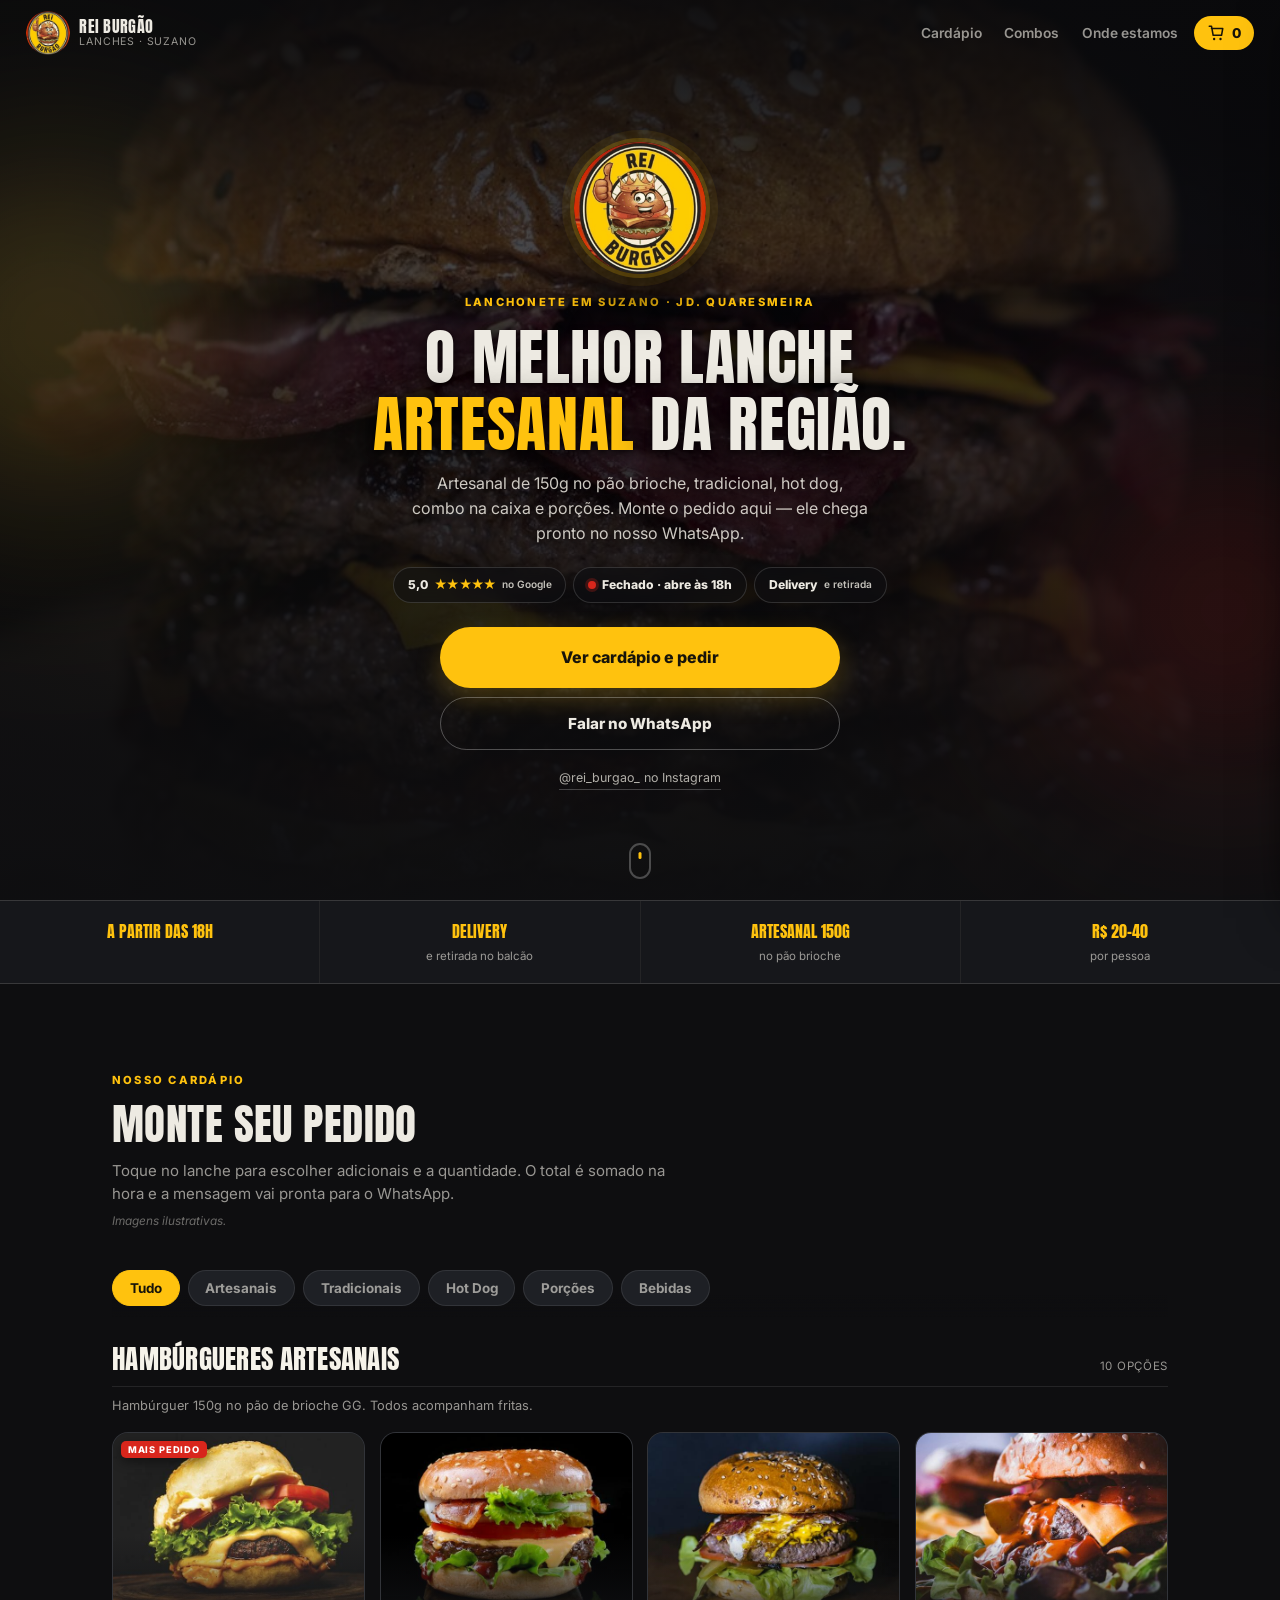
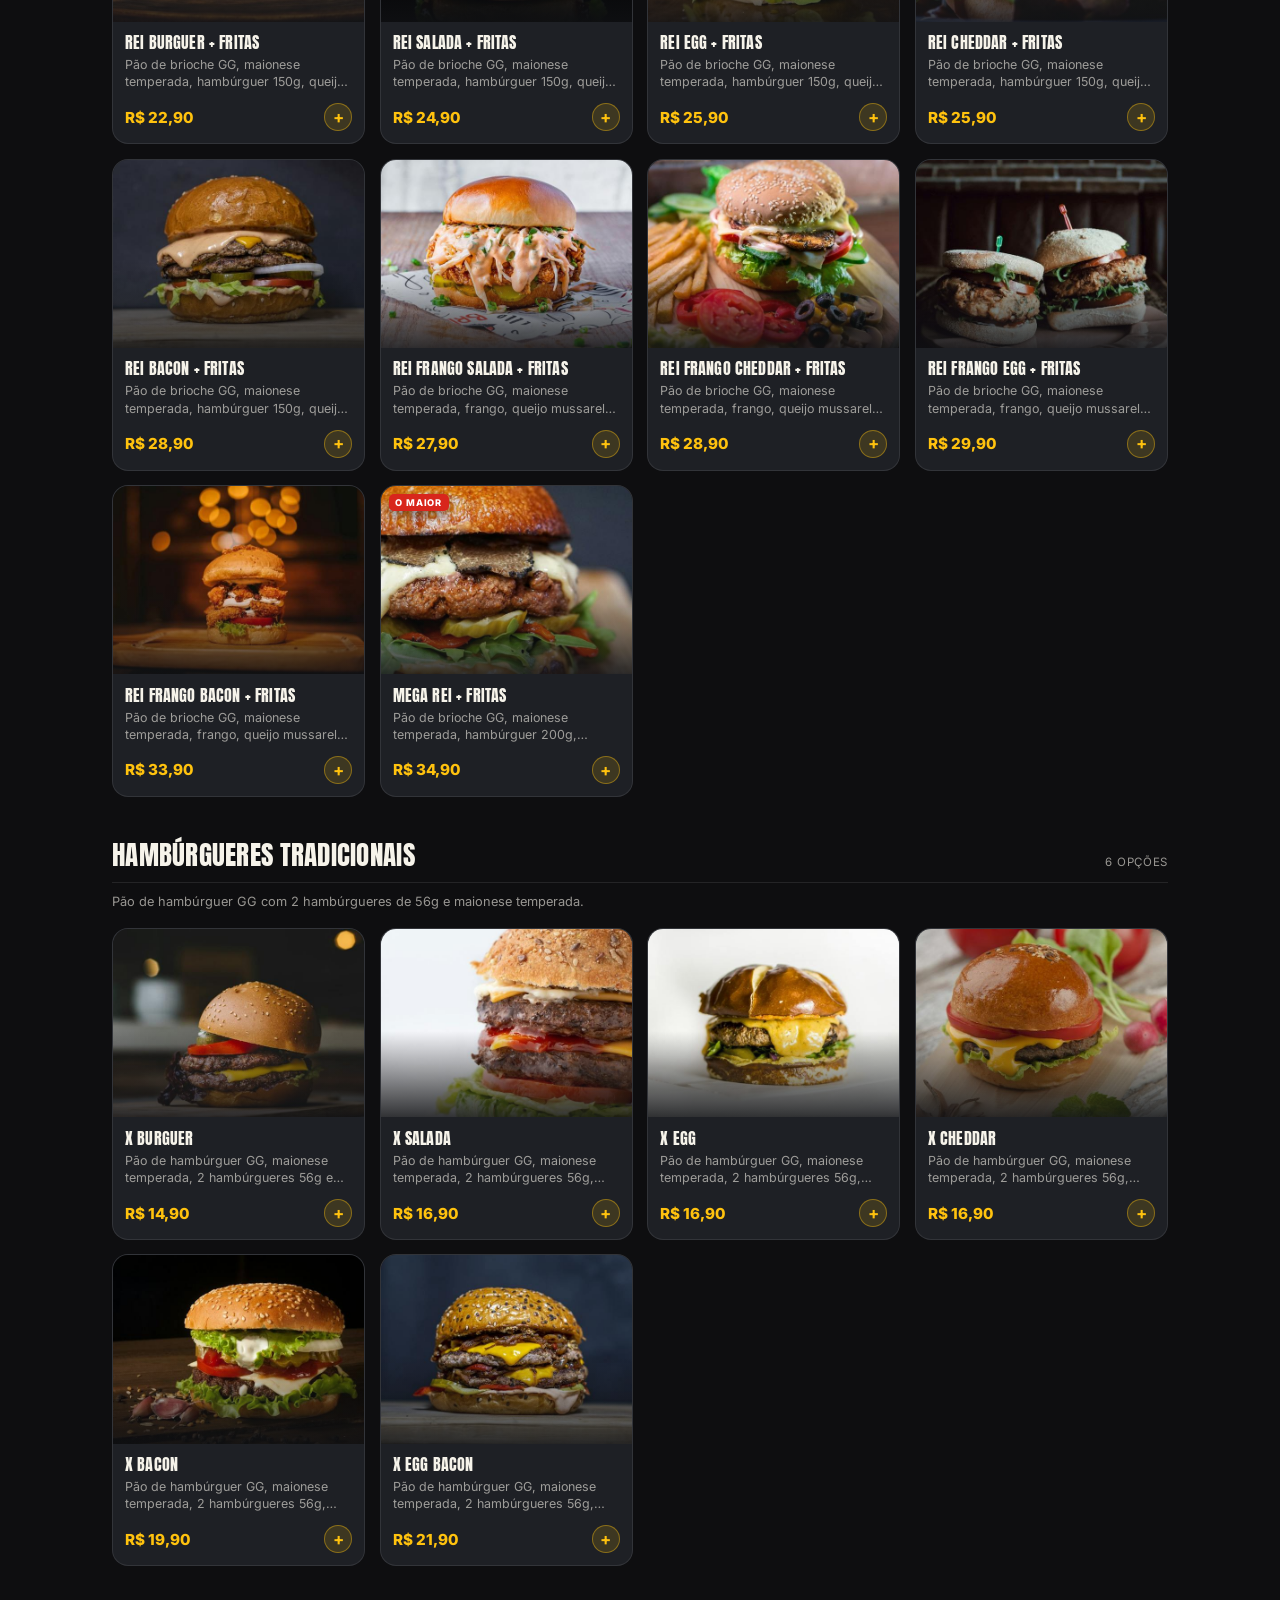
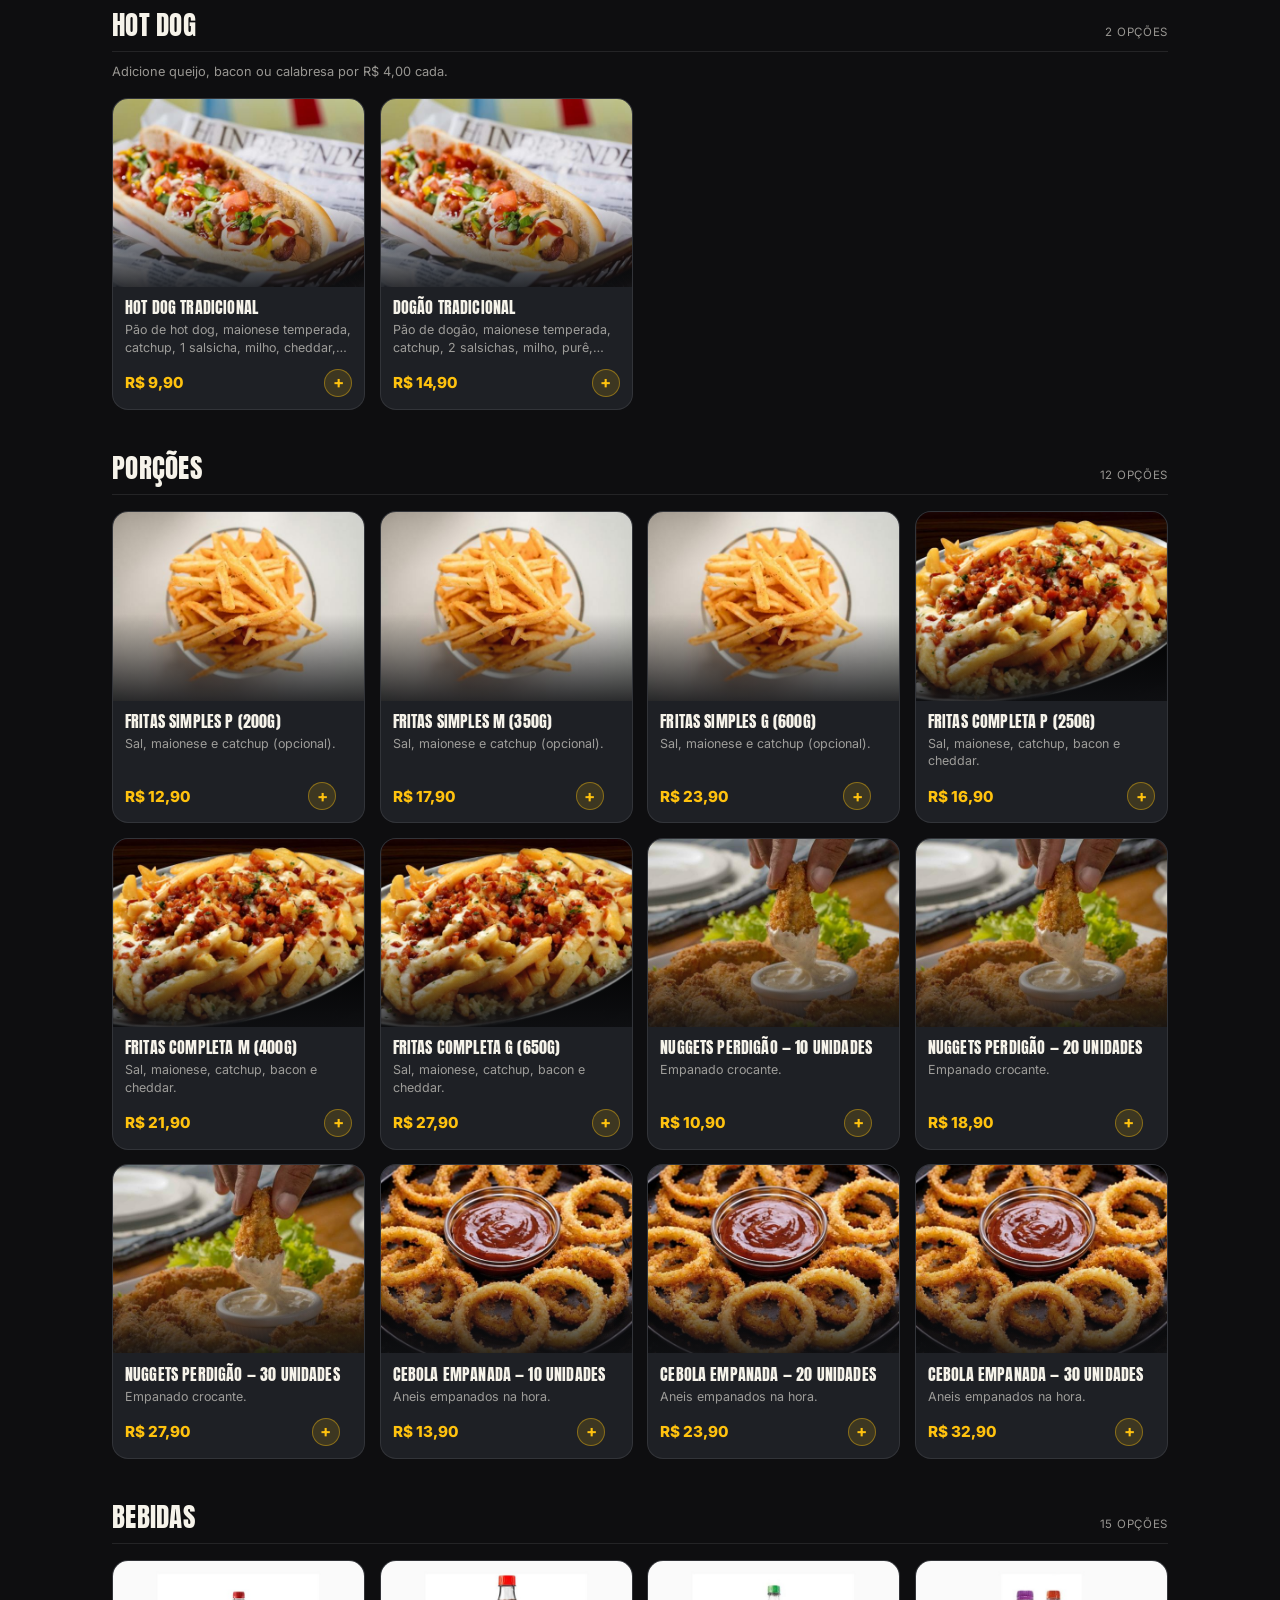
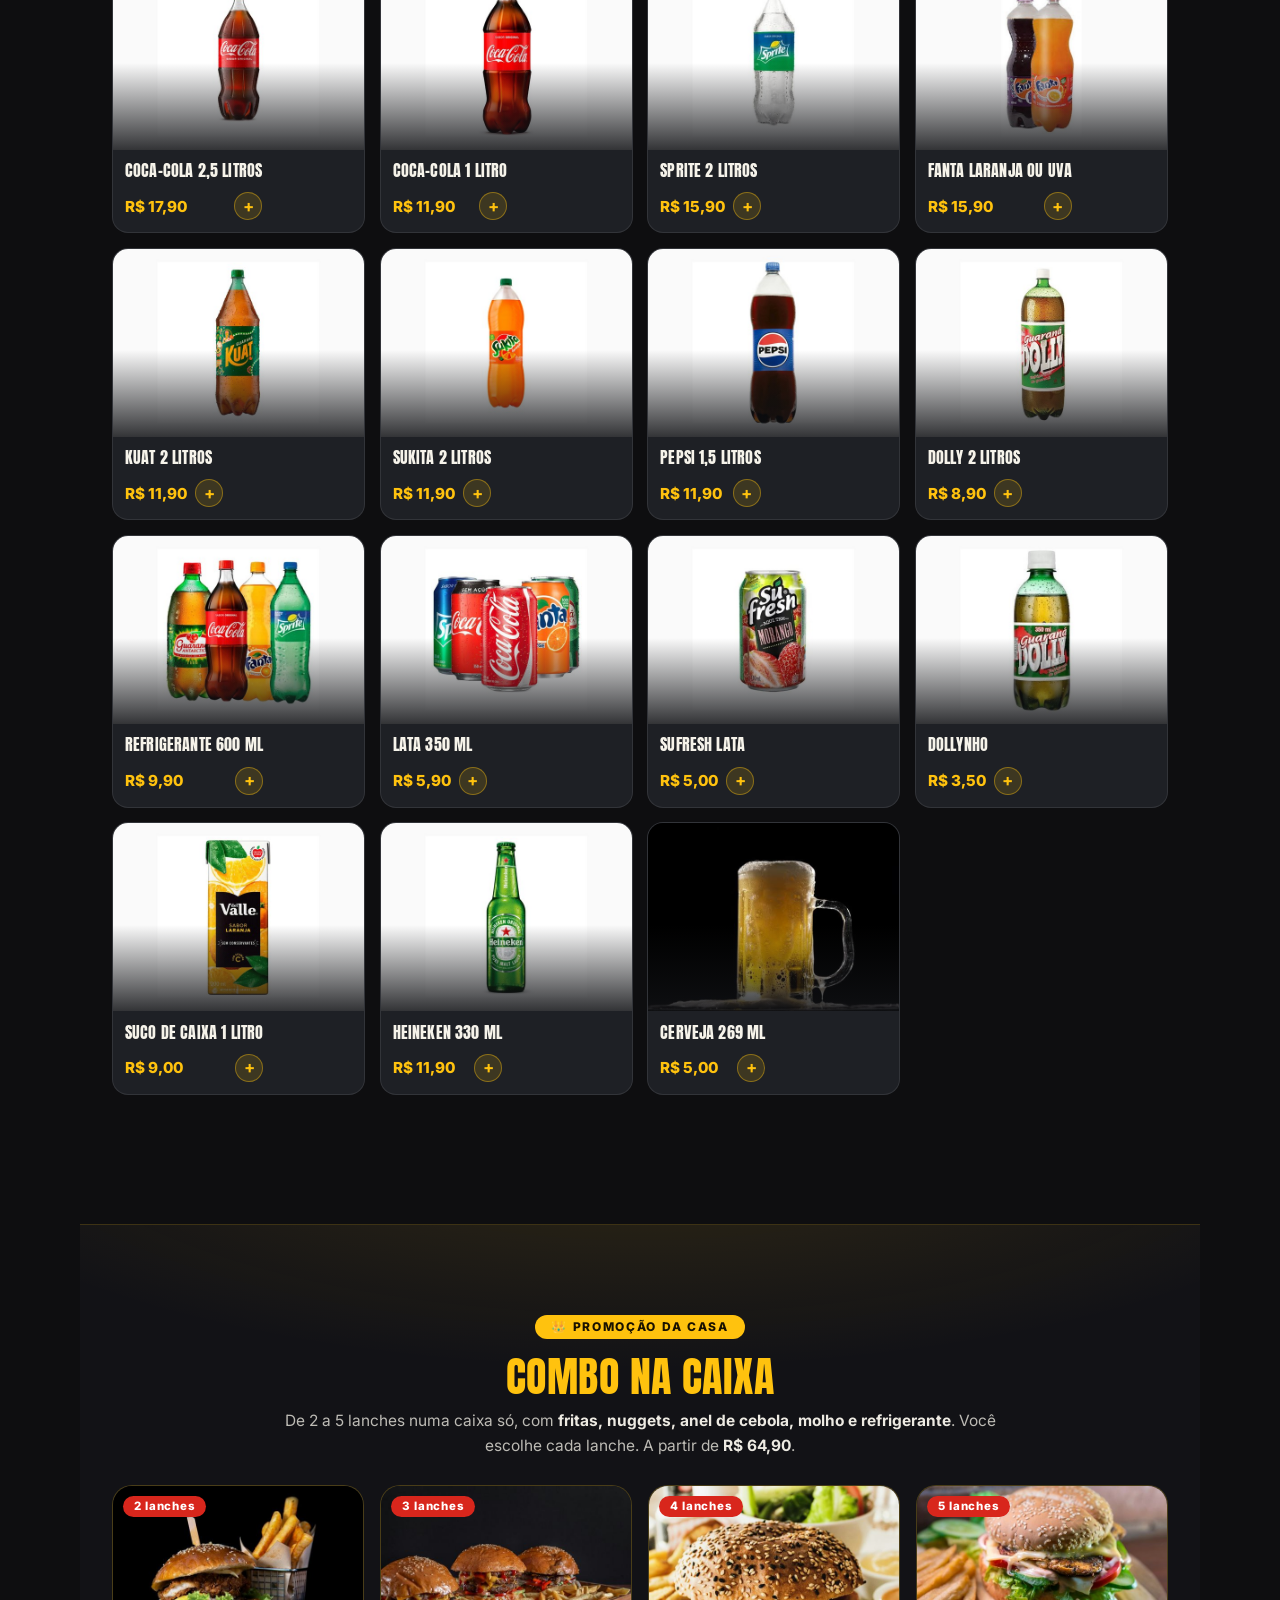
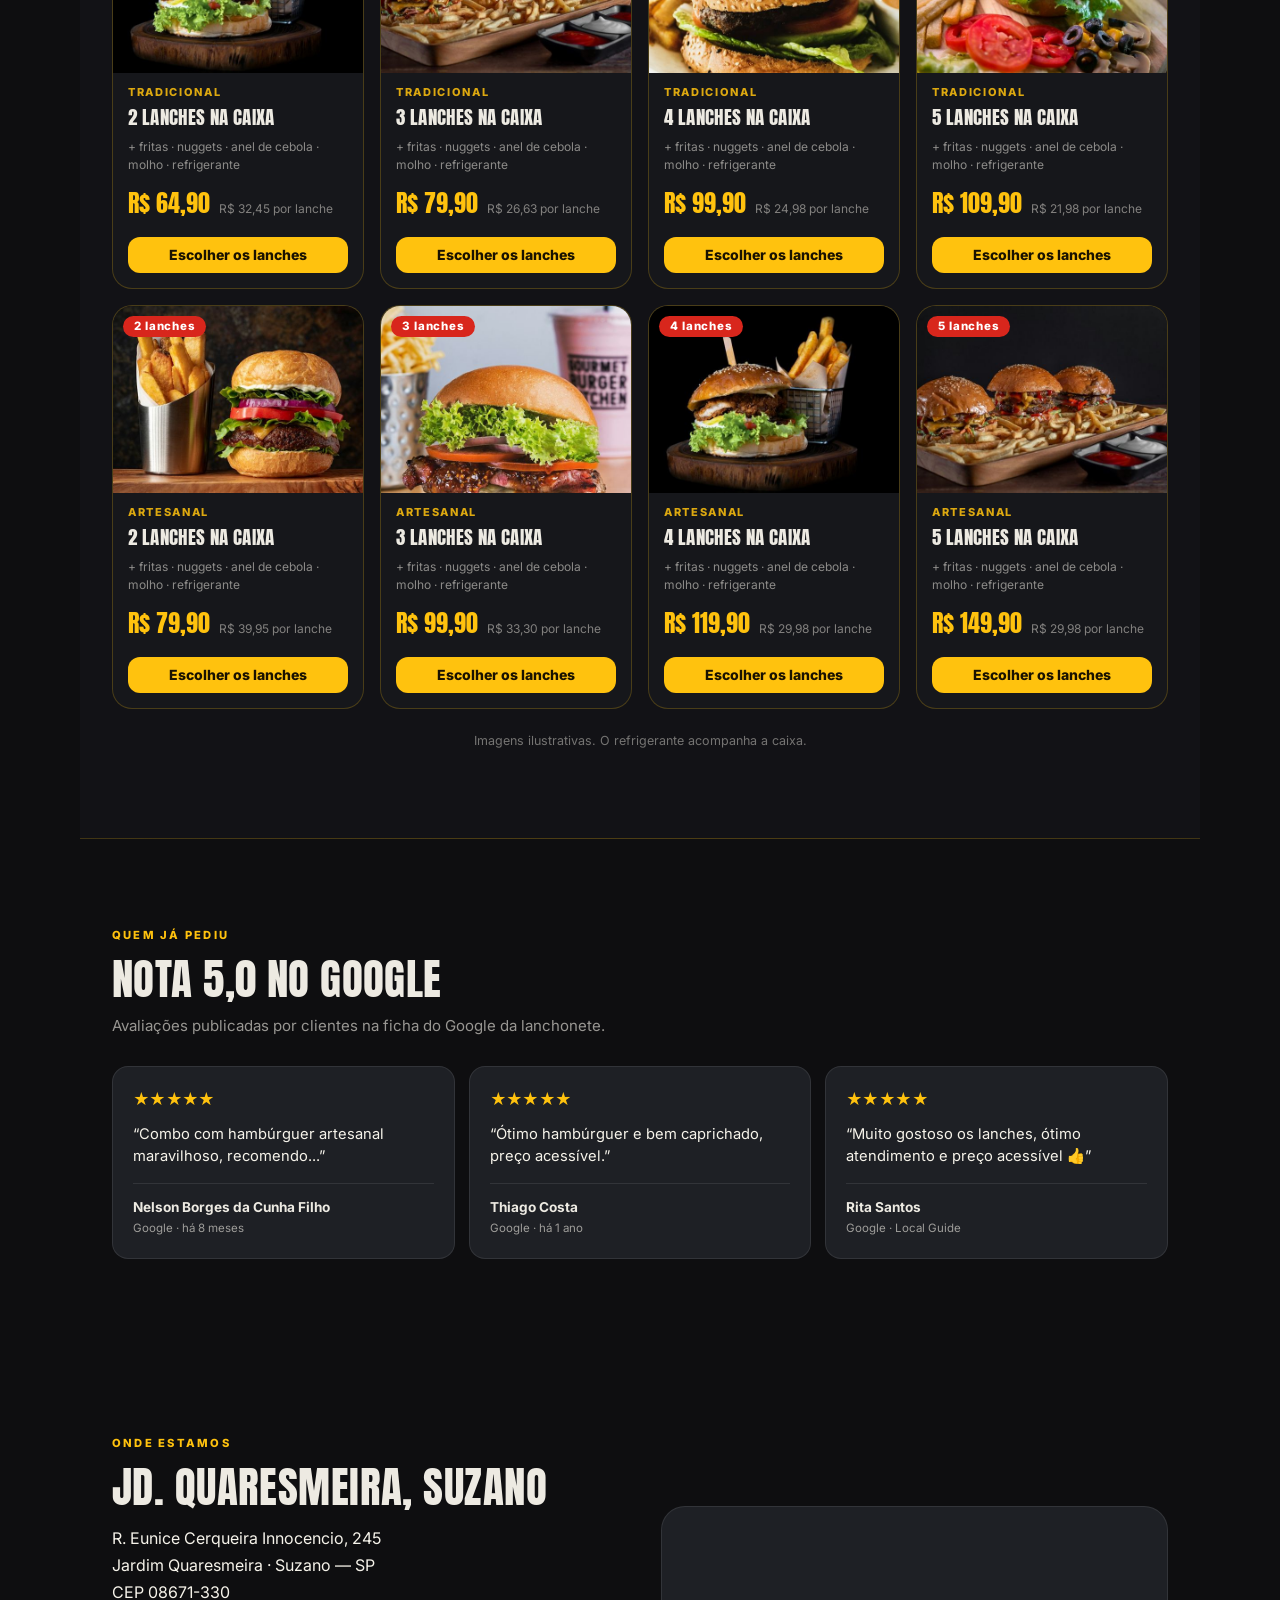
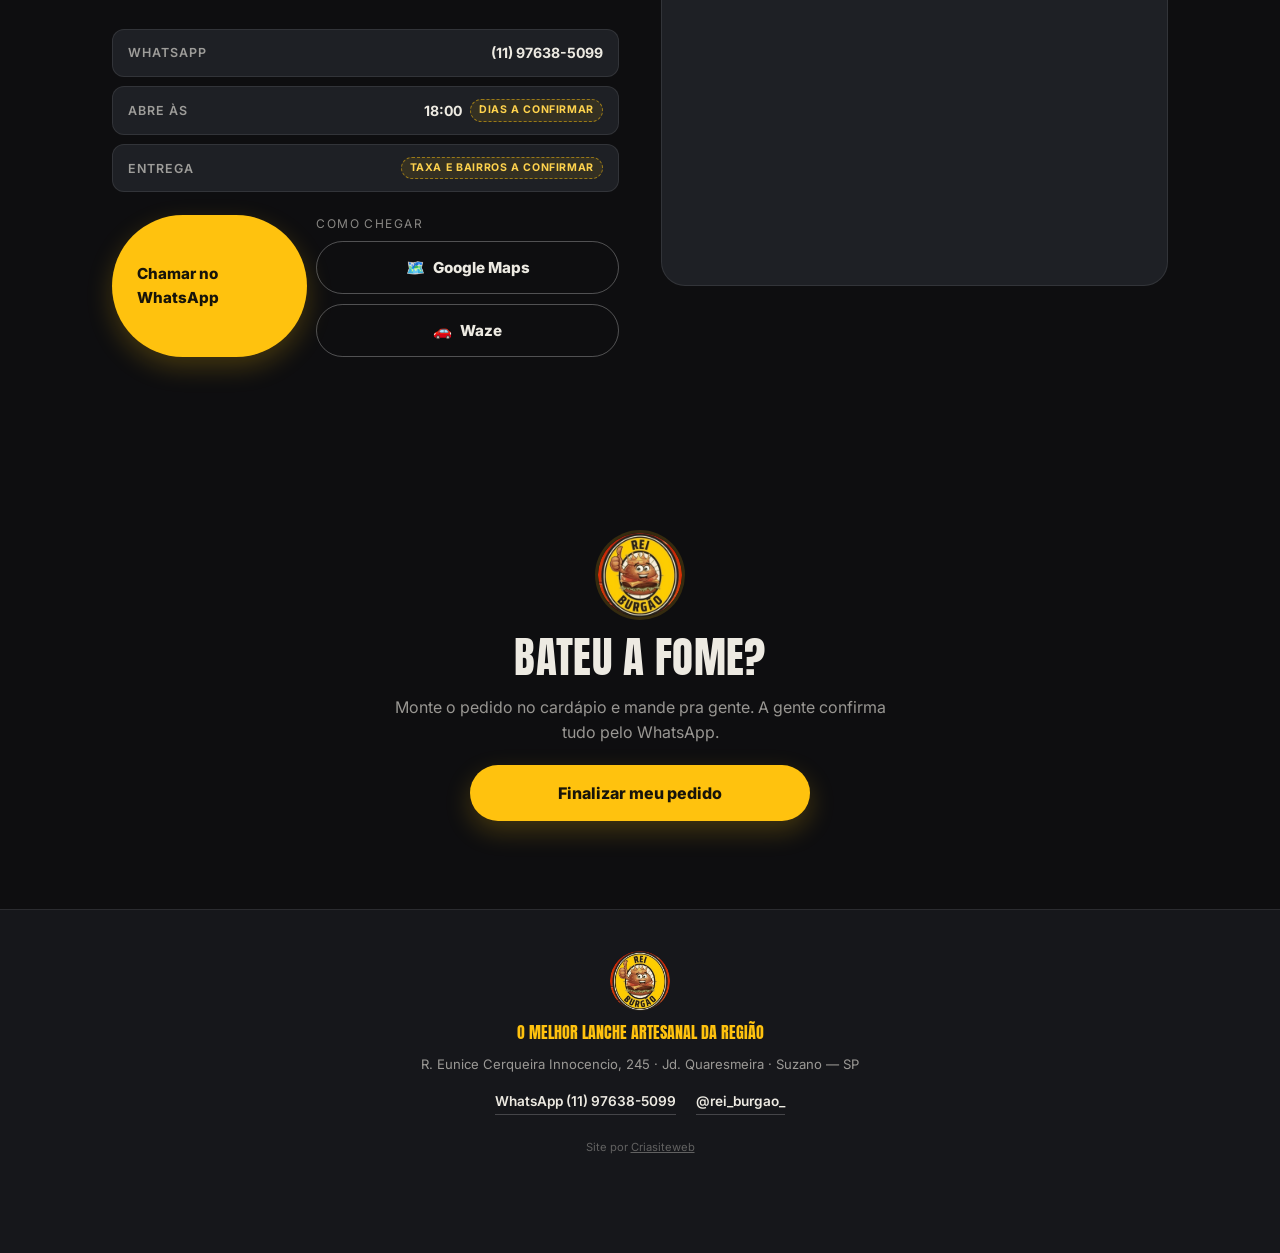
==== index.html @ c403622f "Comanda do balcao com cardapio clicavel, pagamento e varias comandas; conserta impressao em branco, " ====
<!doctype html>
<html lang="pt-BR">
<head>
<meta charset="utf-8" />
<meta name="viewport" content="width=device-width, initial-scale=1, viewport-fit=cover" />
<meta name="color-scheme" content="dark" />
<meta name="theme-color" content="#0E0E10" />
<title>Rei Burgão | Hambúrguer artesanal e delivery em Suzano</title>
<meta name="description" content="Rei Burgão Lanches — o melhor lanche artesanal da região. Hambúrguer artesanal, tradicional, hot dog, combos na caixa e porções. Delivery em Suzano, Jd. Quaresmeira. Peça pelo WhatsApp." />
<link rel="icon" href="assets/img/favicon.png" type="image/png" />
<link rel="apple-touch-icon" href="assets/img/logo.png" />
<meta property="og:type" content="website" />
<meta property="og:title" content="Rei Burgão | O melhor lanche artesanal da região" />
<meta property="og:description" content="Cardápio digital, combos na caixa e delivery em Suzano. Monte seu pedido e envie pelo WhatsApp." />
<meta property="og:image" content="assets/img/compartilhar.jpg" />
<link rel="preconnect" href="https://fonts.googleapis.com" />
<link rel="preconnect" href="https://fonts.gstatic.com" crossorigin />
<link href="https://fonts.googleapis.com/css2?family=Anton&family=Inter:wght@400;500;600;700;800&display=swap" rel="stylesheet" />
<link rel="stylesheet" href="assets/css/estilo.css?v=21" />
</head>
<body>
<div class="barra-progresso" aria-hidden="true"><i></i></div>

<header class="topo" data-topo>
  <a class="marca" href="#inicio" aria-label="Rei Burgão — início">
    <img src="assets/img/logo.png" alt="" width="44" height="44" />
    <span>
      <strong>Rei Burgão</strong>
      <small>Lanches · Suzano</small>
    </span>
  </a>
  <nav class="atalhos" aria-label="Seções">
    <a href="#cardapio">Cardápio</a>
    <a href="#combos">Combos</a>
    <a href="#onde">Onde estamos</a>
  </nav>
  <button class="btn-carrinho" type="button" data-abrir-carrinho aria-label="Abrir carrinho">
    <svg viewBox="0 0 24 24" aria-hidden="true"><path d="M6 6h15l-1.6 9H8.2L6 3H3" fill="none" stroke="currentColor" stroke-width="2" stroke-linecap="round" stroke-linejoin="round"/><circle cx="9.5" cy="20" r="1.6"/><circle cx="18" cy="20" r="1.6"/></svg>
    <span data-contador>0</span>
  </button>
</header>

<main id="inicio">

  <section class="capa">
    <div class="capa-foto" aria-hidden="true">
      <img src="assets/img/fotos/capa.jpg" alt="" fetchpriority="high" width="1400" height="788" />
      <span class="capa-veu"></span>
      <span class="brilho brilho-a"></span>
      <span class="brilho brilho-b"></span>
    </div>
    <div class="capa-conteudo">
      <img class="capa-logo" src="assets/img/logo.png" alt="Rei Burgão" width="130" height="130" />
      <p class="chamada">Lanchonete em Suzano · Jd. Quaresmeira</p>
      <h1>O melhor lanche<br /><em>artesanal</em> da região.</h1>
      <p class="sub">Artesanal de 150g no pão brioche, tradicional, hot dog, combo na caixa e porções. Monte o pedido aqui — ele chega pronto no nosso WhatsApp.</p>

      <div class="selos">
        <span class="selo nota"><b>5,0</b> <i aria-hidden="true">★★★★★</i> <small>no Google</small></span>
        <span class="selo" data-status-selo><i class="ponto" aria-hidden="true"></i> <b data-status-texto>Verificando…</b></span>
        <span class="selo"><b>Delivery</b> <small>e retirada</small></span>
      </div>

      <div class="capa-botoes">
        <a class="botao primario grande" href="#cardapio">Ver cardápio e pedir</a>
        <a class="botao contorno" href="https://wa.me/5511976385099?text=Ol%C3%A1%21%20Vim%20pelo%20site%20e%20quero%20fazer%20um%20pedido." target="_blank" rel="noopener">Falar no WhatsApp</a>
      </div>
      <a class="insta" href="https://www.instagram.com/rei_burgao_/" target="_blank" rel="noopener">@rei_burgao_ no Instagram</a>
    </div>
    <div class="rolar" aria-hidden="true"><span></span></div>
  </section>

  <section class="faixa" aria-label="Informações rápidas">
    <div><b>A partir das 18h</b><small data-pendente>dias a confirmar</small></div>
    <div><b>Delivery</b><small>e retirada no balcão</small></div>
    <div><b>Artesanal 150g</b><small>no pão brioche</small></div>
    <div><b>R$ 20–40</b><small>por pessoa</small></div>
  </section>

  <section id="cardapio" class="secao">
    <div class="titulo-secao" data-surge>
      <p class="chamada">Nosso cardápio</p>
      <h2>Monte seu pedido</h2>
      <p class="apoio">Toque no lanche para escolher adicionais e a quantidade. O total é somado na hora e a mensagem vai pronta para o WhatsApp. <span class="ilustrativa">Imagens ilustrativas.</span></p>
    </div>

    <div class="filtros" role="tablist" aria-label="Filtrar cardápio" data-filtros></div>
    <div class="cardapio" data-cardapio></div>
  </section>

  <section id="combos" class="secao promo" data-surge>
    <div class="promo-topo">
      <p class="promo-tarja">👑 Promoção da casa</p>
      <h2>Combo na caixa</h2>
      <p class="promo-apoio">
        De 2 a 5 lanches numa caixa só, com <b>fritas, nuggets, anel de cebola, molho e refrigerante</b>.
        Você escolhe cada lanche. A partir de <b data-combo-apartir>R$ 64,90</b>.
      </p>
    </div>
    <div class="promo-vitrine" data-vitrine-combos></div>
    <p class="promo-rodape">Imagens ilustrativas. O refrigerante acompanha a caixa.</p>
  </section>

  <section class="secao avaliacoes" aria-labelledby="t-aval">
    <div class="titulo-secao" data-surge>
      <p class="chamada">Quem já pediu</p>
      <h2 id="t-aval">Nota 5,0 no Google</h2>
      <p class="apoio">Avaliações publicadas por clientes na ficha do Google da lanchonete.</p>
    </div>
    <div class="cartoes-aval">
      <article data-surge>
        <i aria-hidden="true">★★★★★</i>
        <p>“Combo com hambúrguer artesanal maravilhoso, recomendo...”</p>
        <footer><b>Nelson Borges da Cunha Filho</b><small>Google · há 8 meses</small></footer>
      </article>
      <article data-surge>
        <i aria-hidden="true">★★★★★</i>
        <p>“Ótimo hambúrguer e bem caprichado, preço acessível.”</p>
        <footer><b>Thiago Costa</b><small>Google · há 1 ano</small></footer>
      </article>
      <article data-surge>
        <i aria-hidden="true">★★★★★</i>
        <p>“Muito gostoso os lanches, ótimo atendimento e preço acessível 👍”</p>
        <footer><b>Rita Santos</b><small>Google · Local Guide</small></footer>
      </article>
    </div>
  </section>

  <section id="onde" class="secao onde">
    <div class="onde-texto" data-surge>
      <p class="chamada">Onde estamos</p>
      <h2>Jd. Quaresmeira, Suzano</h2>
      <p class="endereco">R. Eunice Cerqueira Innocencio, 245<br />Jardim Quaresmeira · Suzano — SP<br />CEP 08671-330</p>
      <ul class="dados">
        <li><b>WhatsApp</b><span>(11) 97638-5099</span></li>
        <li><b>Abre às</b><span>18:00 <em data-pendente>dias a confirmar</em></span></li>
        <li><b>Entrega</b><span data-pendente>taxa e bairros a confirmar</span></li>
      </ul>
      <div class="onde-botoes">
        <a class="botao primario" href="https://wa.me/5511976385099?text=Ol%C3%A1%21%20Vim%20pelo%20site%20do%20Rei%20Burg%C3%A3o%20e%20quero%20fazer%20um%20pedido." target="_blank" rel="noopener">Chamar no WhatsApp</a>
        <div class="ir-ate">
          <span class="ir-ate-rot">Como chegar</span>
          <div class="ir-ate-botoes">
            <a class="botao contorno rota" href="https://www.google.com/maps/dir/?api=1&destination=-23.547023,-46.334472" target="_blank" rel="noopener">
              <span aria-hidden="true">🗺️</span> Google Maps
            </a>
            <a class="botao contorno rota" href="https://www.waze.com/ul?ll=-23.547023,-46.334472&navigate=yes" target="_blank" rel="noopener">
              <span aria-hidden="true">🚗</span> Waze
            </a>
          </div>
        </div>
      </div>
    </div>
    <div class="onde-mapa" data-surge>
      <iframe title="Mapa do Rei Burgão" loading="lazy" referrerpolicy="no-referrer-when-downgrade"
        src="https://www.google.com/maps?q=R.%20Eunice%20Cerqueira%20Innocencio%2C%20245%20-%20Jardim%20Quaresmeira%2C%20Suzano%20-%20SP%2C%2008671-330&output=embed"></iframe>
    </div>
  </section>

  <section class="secao chamada-final" data-surge>
    <img src="assets/img/logo.png" alt="" width="84" height="84" />
    <h2>Bateu a fome?</h2>
    <p>Monte o pedido no cardápio e mande pra gente. A gente confirma tudo pelo WhatsApp.</p>
    <button class="botao primario grande" type="button" data-abrir-carrinho>Finalizar meu pedido</button>
  </section>
</main>

<footer class="rodape">
  <img src="assets/img/logo.png" alt="Rei Burgão" width="60" height="60" />
  <p class="slogan">O melhor lanche artesanal da região</p>
  <p class="end">R. Eunice Cerqueira Innocencio, 245 · Jd. Quaresmeira · Suzano — SP</p>
  <div class="rodape-links">
    <a href="https://wa.me/5511976385099" target="_blank" rel="noopener">WhatsApp (11) 97638-5099</a>
    <a href="https://www.instagram.com/rei_burgao_/" target="_blank" rel="noopener">@rei_burgao_</a>
  </div>
  <small>Site por <a href="https://criasiteweb.github.io" target="_blank" rel="noopener">Criasiteweb</a></small>
</footer>

<button class="flutuante" type="button" data-abrir-carrinho hidden data-flutuante>
  <span class="fl-esq">
    <svg viewBox="0 0 24 24" aria-hidden="true"><path d="M6 6h15l-1.6 9H8.2L6 3H3" fill="none" stroke="currentColor" stroke-width="2" stroke-linecap="round" stroke-linejoin="round"/><circle cx="9.5" cy="20" r="1.6"/><circle cx="18" cy="20" r="1.6"/></svg>
    <b data-contador>0</b> itens
  </span>
  <b data-total-flutuante>R$ 0,00</b>
</button>

<div class="veu" data-veu hidden></div>

<aside class="carrinho" data-carrinho aria-label="Seu pedido" aria-hidden="true">
  <div class="carrinho-topo">
    <div>
      <p class="chamada">Seu pedido</p>
      <h2>Carrinho</h2>
    </div>
    <button class="fechar" type="button" data-fechar-carrinho aria-label="Fechar carrinho">×</button>
  </div>
  <form class="checkout" data-checkout novalidate>
    <div class="carrinho-corpo">
      <div class="carrinho-itens" data-itens></div>
      <div class="checkout-campos">
        <label>Seu nome
          <input name="nome" type="text" placeholder="Como te chamamos?" autocomplete="name" />
        </label>
        <label>Seu WhatsApp
          <input name="fone" type="tel" inputmode="numeric" placeholder="(11) 99999-9999" autocomplete="tel" />
        </label>
        <fieldset class="opcoes">
          <legend>Como você quer receber?</legend>
          <label class="radio"><input type="radio" name="tipo" value="Entrega" checked /><span>🛵 Entrega</span></label>
          <label class="radio"><input type="radio" name="tipo" value="Retirada no balcão" /><span>🏠 Retirada</span></label>
          <label class="radio"><input type="radio" name="tipo" value="Mesa" /><span>🪑 Na mesa</span></label>
        </fieldset>
        <div class="caixa-mesa" data-caixa-mesa hidden>
          <b>Você está na lanchonete</b>
          <span>Diga o número da mesa para levarmos seu pedido até você.</span>
          <label>Número da mesa
            <input name="mesa" type="text" inputmode="numeric" placeholder="Ex.: 4" maxlength="3" />
          </label>
        </div>
        <div class="caixa-retirada" data-caixa-retirada hidden>
          <b>Retirar no balcão</b>
          <span>R. Eunice Cerqueira Innocencio, 245<br />Jd. Quaresmeira · Suzano — SP</span>
          <span class="ir-ate-botoes compacto">
            <a href="https://www.google.com/maps/dir/?api=1&destination=-23.547023,-46.334472" target="_blank" rel="noopener">🗺️ Google Maps</a>
            <a href="https://www.waze.com/ul?ll=-23.547023,-46.334472&navigate=yes" target="_blank" rel="noopener">🚗 Waze</a>
          </span>
        </div>
        <div data-campos-entrega>
          <label>CEP
            <input name="cep" type="text" inputmode="numeric" placeholder="00000-000" autocomplete="postal-code" maxlength="9" />
          </label>
          <p class="busca-bairro" data-busca-cep hidden></p>
          <label>Cidade
            <select name="cidade" data-cidade></select>
          </label>
          <div class="dupla dupla-rua">
            <label>Rua
              <input name="endereco" type="text" placeholder="Nome da rua" autocomplete="street-address" />
            </label>
            <label>Número
              <input name="numero" type="text" inputmode="numeric" placeholder="123" autocomplete="off" />
            </label>
          </div>
          <p class="busca-bairro" data-busca-bairro hidden></p>
          <label>Bairro
            <select name="bairro" data-bairro></select>
          </label>
          <label data-campo-outro hidden>Qual é o seu bairro?
            <input name="bairroOutro" type="text" placeholder="Digite o nome do bairro" />
          </label>
          <label>Complemento
            <input name="complemento" type="text" placeholder="Apto, bloco, ponto de referência (opcional)" />
          </label>
          <p class="aviso-entrega" data-aviso-entrega hidden></p>
        </div>
        <label>Forma de pagamento
          <select name="pagamento">
            <option>Pix</option>
            <option>Dinheiro</option>
            <option>Cartão na entrega</option>
          </select>
        </label>
        <label data-campo-troco hidden>Troco para quanto?
          <input name="troco" type="text" inputmode="decimal" placeholder="Ex: R$ 100,00 — ou deixe vazio se não precisa" />
        </label>
        <label>Observações
          <input name="obs" type="text" placeholder="Ex: sem cebola, ponto da carne, tocar o interfone..." />
        </label>
      </div>
    </div>
    <div class="carrinho-rodape">
      <div class="linha-total"><span>Subtotal</span><b data-subtotal>R$ 0,00</b></div>
      <div class="linha-total linha-taxa" data-linha-taxa hidden><span>Taxa de entrega</span><b data-taxa-valor>—</b></div>
      <div class="linha-total linha-geral" data-linha-geral hidden><span>Total</span><b data-total-geral>R$ 0,00</b></div>
      <p class="aviso-taxa" data-pendente>taxa de entrega a confirmar com a loja</p>
      <p class="tempo-preparo" data-preparo hidden></p>
      <button class="botao primario grande" type="submit">Enviar pedido no WhatsApp</button>
      <p class="status" data-status role="status" aria-live="polite"></p>
    </div>
  </form>
</aside>

<div class="modal" data-modal hidden role="dialog" aria-modal="true" aria-labelledby="modal-titulo">
  <div class="modal-caixa">
    <button class="fechar" type="button" data-fechar-modal aria-label="Fechar">×</button>
    <img class="modal-foto" data-modal-foto src="" alt="" width="560" height="420" />
    <p class="chamada" data-modal-cat></p>
    <h3 id="modal-titulo" data-modal-nome></h3>
    <p class="modal-desc" data-modal-desc></p>
    <div data-modal-extras></div>
    <label class="modal-obs">Observação para este item
      <input type="text" data-modal-obs placeholder="Ex: sem salada, capricha no molho..." />
    </label>
    <div class="modal-rodape">
      <div class="qtd" role="group" aria-label="Quantidade">
        <button type="button" data-qtd="-1" aria-label="Menos um">−</button>
        <b data-modal-qtd>1</b>
        <button type="button" data-qtd="1" aria-label="Mais um">+</button>
      </div>
      <button class="botao primario" type="button" data-modal-add>Adicionar · <b data-modal-total>R$ 0,00</b></button>
    </div>
  </div>
</div>

<script src="assets/js/cardapio.js?v=21"></script>
<script src="assets/js/app.js?v=21"></script>
<script type="module" src="assets/js/envio.js?v=21"></script>
</body>
</html>
---- assets/css/estilo.css ----
:root{
  --preto:#0E0E10;
  --carvao:#16171B;
  --giz:#1E2025;
  --giz-claro:#26282E;
  --linha:rgba(255,255,255,.09);
  --amarelo:#FFC20E;
  --amarelo-forte:#FFD34D;
  --vermelho:#D8261C;
  --laranja:#E8571E;
  --creme:#F6F3EA;
  --texto:#EDEAE2;
  --texto-suave:rgba(237,234,226,.62);
  --raio:16px;
  --raio-g:24px;
  --sombra:0 18px 44px rgba(0,0,0,.5);
  --max:1120px;
}
*{box-sizing:border-box}
[hidden]{display:none !important}
html{scroll-behavior:smooth;-webkit-text-size-adjust:100%}
body{
  margin:0;background:var(--preto);color:var(--texto);
  font-family:"Inter",system-ui,-apple-system,Segoe UI,Roboto,sans-serif;
  font-size:16px;line-height:1.55;overflow-x:hidden;
  -webkit-font-smoothing:antialiased;
}
body.travado{overflow:hidden}
img{max-width:100%;display:block}
h1,h2,h3{font-family:"Anton",Impact,sans-serif;font-weight:400;letter-spacing:.01em;line-height:1.08;text-transform:uppercase;margin:0;padding-top:.06em}
h1{font-size:clamp(2.1rem,8.6vw,3.9rem)}
h2{font-size:clamp(1.65rem,6.4vw,2.7rem)}
h3{font-size:1.15rem}
p{margin:0}
a{color:inherit}
em{font-style:normal;color:var(--amarelo)}
:focus-visible{outline:2px solid var(--amarelo);outline-offset:3px;border-radius:6px}

.chamada{
  font-size:.7rem;letter-spacing:.2em;text-transform:uppercase;font-weight:800;
  color:var(--amarelo);margin-bottom:.55rem;
}
[data-pendente]{
  display:inline-block;font-size:.66rem;letter-spacing:.06em;text-transform:uppercase;
  color:#FFD34D;background:rgba(255,194,14,.1);border:1px dashed rgba(255,194,14,.5);
  border-radius:999px;padding:.12rem .5rem;font-weight:700;font-style:normal;
}

/* ---------- botões ---------- */
.botao{
  display:inline-flex;align-items:center;justify-content:center;gap:.5rem;
  font-weight:800;font-size:.95rem;border-radius:999px;padding:.85rem 1.5rem;
  border:1.5px solid transparent;cursor:pointer;text-decoration:none;
  transition:transform .16s ease,box-shadow .16s ease,background .16s ease,color .16s ease;
  font-family:inherit;
}
.botao.primario{background:var(--amarelo);color:#17140A;box-shadow:0 10px 26px rgba(255,194,14,.22)}
.botao.primario:hover{background:var(--amarelo-forte);transform:translateY(-2px)}
.botao.contorno{background:transparent;color:var(--texto);border-color:rgba(255,255,255,.28)}
.botao.contorno:hover{border-color:var(--amarelo);color:var(--amarelo)}
.botao.grande{width:100%;padding:1.05rem 1.5rem;font-size:1rem}

/* ---------- barra de progresso ---------- */
.barra-progresso{position:fixed;inset:0 0 auto 0;height:3px;z-index:60;pointer-events:none}
.barra-progresso i{display:block;height:100%;width:0;background:linear-gradient(90deg,var(--amarelo),var(--laranja))}

/* ---------- topo ---------- */
.topo{
  position:fixed;top:0;left:0;right:0;z-index:50;
  display:flex;align-items:center;gap:1rem;
  padding:.7rem clamp(.9rem,3vw,1.6rem);
  background:rgba(14,14,16,0);backdrop-filter:blur(0);
  border-bottom:1px solid transparent;transition:background .3s,border-color .3s,backdrop-filter .3s;
}
.topo[data-fixo="true"]{background:rgba(14,14,16,.9);backdrop-filter:blur(14px);border-bottom-color:var(--linha)}
.marca{display:flex;align-items:center;gap:.6rem;text-decoration:none;margin-right:auto;min-width:0}
.marca img{width:44px;height:44px;border-radius:50%;flex:none}
.marca span{display:flex;flex-direction:column;line-height:1.1;min-width:0}
.marca strong{font-family:"Anton",sans-serif;font-weight:400;font-size:1.02rem;text-transform:uppercase;letter-spacing:.02em}
.marca small{font-size:.66rem;color:var(--texto-suave);letter-spacing:.08em;text-transform:uppercase}
.atalhos{display:none;gap:1.4rem;font-size:.86rem;font-weight:600}
.atalhos a{text-decoration:none;color:var(--texto-suave);transition:color .2s}
.atalhos a:hover{color:var(--amarelo)}
.btn-carrinho{
  display:flex;align-items:center;gap:.4rem;flex:none;
  background:var(--amarelo);color:#17140A;border:0;border-radius:999px;
  padding:.5rem .85rem;font-weight:800;font-size:.85rem;cursor:pointer;font-family:inherit;
}
.btn-carrinho svg{width:18px;height:18px;fill:currentColor}
@media(min-width:860px){.atalhos{display:flex}}

/* ---------- capa ---------- */
.capa{position:relative;min-height:100svh;display:flex;align-items:center;justify-content:center;
  padding:6.5rem 1.15rem 4.5rem;text-align:center;overflow:hidden;isolation:isolate}
.capa-foto{position:absolute;inset:0;z-index:-1}
.capa-foto img{width:100%;height:100%;object-fit:cover;object-position:center 55%;
  transform:scale(1.06);animation:zoomLento 24s ease-in-out infinite alternate}
@keyframes zoomLento{from{transform:scale(1.06)}to{transform:scale(1.18)}}
.capa-veu{position:absolute;inset:0;background:
  linear-gradient(180deg,rgba(10,10,12,.92) 0%,rgba(10,10,12,.62) 26%,rgba(10,10,12,.78) 62%,rgba(14,14,16,.99) 100%),
  radial-gradient(70% 55% at 50% 42%,rgba(0,0,0,.15),rgba(0,0,0,.72) 100%);}
.brilho{position:absolute;border-radius:50%;filter:blur(84px);opacity:.34;mix-blend-mode:screen}
.brilho-a{width:62vw;height:62vw;max-width:520px;max-height:520px;left:-16%;top:8%;
  background:radial-gradient(circle,rgba(255,194,14,.75),transparent 68%);animation:flutua 12s ease-in-out infinite alternate}
.brilho-b{width:54vw;height:54vw;max-width:470px;max-height:470px;right:-14%;bottom:6%;
  background:radial-gradient(circle,rgba(216,38,28,.75),transparent 68%);animation:flutua 14s ease-in-out infinite alternate-reverse}
@keyframes flutua{from{transform:translate3d(0,0,0) scale(1)}to{transform:translate3d(6%,-8%,0) scale(1.14)}}
.capa-conteudo{position:relative;z-index:2;max-width:660px;display:flex;flex-direction:column;align-items:center}
.capa-logo{width:clamp(104px,28vw,132px);height:auto;border-radius:50%;
  box-shadow:0 0 0 4px rgba(255,194,14,.2),0 0 0 12px rgba(255,194,14,.07),0 22px 48px rgba(0,0,0,.75);
  margin-bottom:1.25rem;animation:entra .8s ease both}
@keyframes entra{from{opacity:0;transform:translateY(16px) scale(.94)}to{opacity:1;transform:none}}
.capa h1{margin-bottom:.8rem;text-shadow:0 6px 34px rgba(0,0,0,.85),0 2px 6px rgba(0,0,0,.6)}
.capa .sub{color:rgba(246,243,234,.82);font-size:1rem;max-width:46ch;margin:0 auto 1.35rem;
  text-shadow:0 2px 12px rgba(0,0,0,.8)}
.selos{display:flex;flex-wrap:wrap;gap:.45rem;justify-content:center;margin-bottom:1.5rem}
.selo{display:inline-flex;align-items:center;gap:.4rem;font-size:.76rem;font-weight:600;
  background:rgba(16,16,18,.62);backdrop-filter:blur(8px);border:1px solid rgba(255,255,255,.14);
  border-radius:999px;padding:.45rem .85rem;color:rgba(246,243,234,.78)}
.selo b{color:var(--texto);font-weight:800}
.selo i{color:var(--amarelo);font-style:normal;letter-spacing:-.06em;font-size:.8rem}
.selo .ponto{width:8px;height:8px;border-radius:50%;background:#9AA0A6;box-shadow:0 0 0 3px rgba(154,160,166,.18)}
.selo[data-aberto="true"] .ponto{background:#3FD070;box-shadow:0 0 0 3px rgba(63,208,112,.22)}
.selo[data-aberto="false"] .ponto{background:var(--vermelho);box-shadow:0 0 0 3px rgba(216,38,28,.25)}
.capa-botoes{display:flex;flex-wrap:wrap;gap:.6rem;justify-content:center;width:100%;max-width:400px}
.capa-botoes .botao{flex:1 1 100%}
.capa-botoes .botao.grande{width:auto}
@media(min-width:520px){.capa-botoes .botao{flex:1 1 auto}}
.insta{margin-top:1.1rem;font-size:.78rem;color:rgba(246,243,234,.7);text-decoration:none;
  border-bottom:1px solid rgba(255,255,255,.22);padding-bottom:.15rem}
.insta:hover{color:var(--amarelo);border-color:var(--amarelo)}
.rolar{position:absolute;bottom:1.3rem;left:50%;transform:translateX(-50%);z-index:2}
.rolar span{display:block;width:22px;height:36px;border:2px solid rgba(255,255,255,.25);border-radius:12px;position:relative}
.rolar span::after{content:"";position:absolute;left:50%;top:7px;width:3px;height:7px;border-radius:2px;
  background:var(--amarelo);transform:translateX(-50%);animation:desce 1.7s ease-in-out infinite}
@keyframes desce{0%{opacity:0;transform:translate(-50%,0)}35%{opacity:1}100%{opacity:0;transform:translate(-50%,12px)}}

/* ---------- faixa ---------- */
.faixa{
  display:grid;grid-template-columns:repeat(2,1fr);gap:1px;
  background:var(--linha);border-block:1px solid var(--linha);
}
.faixa div{background:var(--carvao);padding:1.1rem .9rem;text-align:center;display:flex;flex-direction:column;gap:.25rem;align-items:center}
.faixa b{font-family:"Anton",sans-serif;font-weight:400;font-size:1.02rem;text-transform:uppercase;color:var(--amarelo)}
.faixa small{font-size:.72rem;color:var(--texto-suave)}
@media(min-width:760px){.faixa{grid-template-columns:repeat(4,1fr)}}

/* ---------- seções ---------- */
.secao{max-width:var(--max);margin:0 auto;padding:clamp(3.2rem,9vw,5.5rem) clamp(1.05rem,4vw,2rem)}
.titulo-secao{margin-bottom:1.8rem;max-width:56ch}
.titulo-secao .apoio{color:var(--texto-suave);font-size:.94rem;margin-top:.7rem}
[data-surge]{opacity:0;transform:translateY(22px);transition:opacity .6s ease,transform .6s ease}
[data-surge].visivel{opacity:1;transform:none}
@media(prefers-reduced-motion:reduce){
  [data-surge]{opacity:1;transform:none;transition:none}
  .brilho,.rolar span::after{animation:none}
  html{scroll-behavior:auto}
}

/* ---------- filtros ---------- */
.filtros{
  display:flex;gap:.5rem;overflow-x:auto;padding-bottom:.7rem;margin-bottom:1.6rem;
  scrollbar-width:none;-webkit-overflow-scrolling:touch;
  position:sticky;top:62px;z-index:30;
  background:linear-gradient(180deg,var(--preto) 62%,rgba(14,14,16,0));
  padding-top:.7rem;
}
.filtros::-webkit-scrollbar{display:none}
.filtros button{
  flex:none;border:1px solid var(--linha);background:var(--giz);color:var(--texto-suave);
  border-radius:999px;padding:.55rem 1.05rem;font-size:.84rem;font-weight:700;cursor:pointer;
  font-family:inherit;white-space:nowrap;transition:all .18s ease;
}
.filtros button:hover{color:var(--texto);border-color:rgba(255,255,255,.22)}
.filtros button[aria-selected="true"]{background:var(--amarelo);color:#17140A;border-color:var(--amarelo)}

/* ---------- cardápio ---------- */
.grupo{margin-bottom:2.6rem}
.grupo-topo{display:flex;align-items:baseline;gap:.8rem;margin-bottom:1rem;padding-bottom:.6rem;border-bottom:1px solid var(--linha)}
.grupo-topo h3{font-size:clamp(1.25rem,5vw,1.7rem);color:var(--creme)}
.grupo-topo span{font-size:.72rem;color:var(--texto-suave);letter-spacing:.06em;text-transform:uppercase;margin-left:auto;white-space:nowrap}
.grupo-nota{font-size:.8rem;color:var(--texto-suave);margin:-.4rem 0 1rem}
.lista-itens{display:grid;gap:.7rem;grid-template-columns:repeat(2,minmax(0,1fr))}
@media(min-width:680px){.lista-itens{grid-template-columns:repeat(3,minmax(0,1fr));gap:.9rem}}
@media(min-width:980px){.lista-itens{grid-template-columns:repeat(4,minmax(0,1fr))}}
.item{
  display:flex;flex-direction:column;text-align:left;width:100%;padding:0;overflow:hidden;
  background:var(--giz);border:1px solid var(--linha);border-radius:var(--raio);
  cursor:pointer;font-family:inherit;color:inherit;
  transition:border-color .18s ease,transform .18s ease,box-shadow .18s ease;
}
.item:hover{border-color:rgba(255,194,14,.5);transform:translateY(-3px);box-shadow:0 14px 30px rgba(0,0,0,.45)}
.item-foto{position:relative;display:block;aspect-ratio:4/3;background:#101114;overflow:hidden}
.item-foto img{width:100%;height:100%;object-fit:cover;transition:transform .35s ease}
.item:hover .item-foto img{transform:scale(1.07)}
.item-foto::after{content:"";position:absolute;inset:auto 0 0 0;height:46%;
  background:linear-gradient(180deg,transparent,rgba(16,17,20,.85))}
.item-corpo{display:flex;flex-direction:column;gap:.3rem;padding:.7rem .75rem .75rem;flex:1;min-width:0}
.item-nome{display:block;font-family:"Anton",sans-serif;font-weight:400;text-transform:uppercase;
  font-size:.92rem;color:var(--creme);line-height:1.15;letter-spacing:.01em}
.item-desc{display:-webkit-box;-webkit-line-clamp:2;line-clamp:2;-webkit-box-orient:vertical;overflow:hidden;
  font-size:.74rem;color:var(--texto-suave);line-height:1.38}
.item-rodape{display:flex;align-items:center;justify-content:space-between;gap:.5rem;margin-top:auto;padding-top:.5rem}
.item-preco{font-weight:800;font-size:.95rem;color:var(--amarelo);white-space:nowrap}
.item-mais{width:28px;height:28px;border-radius:50%;background:rgba(255,194,14,.14);
  border:1px solid rgba(255,194,14,.4);color:var(--amarelo);flex:none;
  display:grid;place-items:center;font-size:1.05rem;font-weight:700;line-height:1;transition:all .18s ease}
.item:hover .item-mais{background:var(--amarelo);color:#17140A}
.etiqueta{position:absolute;top:.5rem;left:.5rem;z-index:2;
  font-size:.58rem;font-weight:800;letter-spacing:.09em;text-transform:uppercase;
  background:var(--vermelho);color:#fff;border-radius:5px;padding:.18rem .42rem;
  box-shadow:0 4px 12px rgba(0,0,0,.45)}
@media(min-width:680px){.item-nome{font-size:1rem}.item-desc{font-size:.78rem}}

/* ---------- destaque combos ---------- */
.destaque{max-width:none;padding-inline:0}
.destaque-caixa{
  max-width:var(--max);margin:0 auto;padding:clamp(1.8rem,6vw,3rem);
  background:linear-gradient(135deg,rgba(255,194,14,.12),rgba(216,38,28,.1)),var(--carvao);
  border:1px solid rgba(255,194,14,.25);border-radius:var(--raio-g);
  margin-inline:clamp(1.05rem,4vw,2rem);
}
.destaque-caixa p{color:var(--texto-suave);max-width:52ch;margin-top:.8rem}
.destaque-caixa b{color:var(--texto)}
.lista-combo{list-style:none;padding:0;margin:1.4rem 0;display:grid;gap:.55rem}
.lista-combo li{display:flex;justify-content:space-between;gap:1rem;flex-wrap:wrap;
  padding:.8rem 1rem;background:rgba(0,0,0,.3);border-radius:12px;font-size:.88rem}
.lista-combo b{color:var(--amarelo);white-space:nowrap}

/* ---------- avaliações ---------- */
.cartoes-aval{display:grid;gap:.85rem}
@media(min-width:760px){.cartoes-aval{grid-template-columns:repeat(3,1fr)}}
.cartoes-aval article{background:var(--giz);border:1px solid var(--linha);border-radius:var(--raio);padding:1.25rem}
.cartoes-aval i{color:var(--amarelo);font-style:normal;letter-spacing:-.04em}
.cartoes-aval p{margin:.7rem 0 1rem;font-size:.92rem;color:var(--creme);line-height:1.5}
.cartoes-aval footer{display:flex;flex-direction:column;gap:.15rem;border-top:1px solid var(--linha);padding-top:.8rem}
.cartoes-aval footer b{font-size:.85rem}
.cartoes-aval footer small{font-size:.72rem;color:var(--texto-suave)}

/* ---------- onde ---------- */
.onde{display:grid;gap:1.6rem}
@media(min-width:860px){.onde{grid-template-columns:1fr 1fr;align-items:center;gap:2.6rem}}
.endereco{margin-top:.9rem;font-size:1rem;color:var(--creme);line-height:1.7}
.dados{list-style:none;padding:0;margin:1.4rem 0;display:grid;gap:.6rem}
.dados li{display:flex;justify-content:space-between;gap:1rem;align-items:center;flex-wrap:wrap;
  padding:.75rem .95rem;background:var(--giz);border:1px solid var(--linha);border-radius:12px;font-size:.88rem}
.dados b{color:var(--texto-suave);font-weight:600;font-size:.78rem;letter-spacing:.08em;text-transform:uppercase}
.dados span{font-weight:700;display:flex;align-items:center;gap:.5rem;flex-wrap:wrap}
.onde-botoes{display:flex;gap:.6rem;flex-wrap:wrap}
.onde-botoes .botao{flex:1 1 160px}
.onde-mapa{border-radius:var(--raio-g);overflow:hidden;border:1px solid var(--linha);background:var(--giz);aspect-ratio:4/3}
.onde-mapa iframe{width:100%;height:100%;border:0;filter:grayscale(.35) invert(.9) hue-rotate(180deg) contrast(.88)}

/* ---------- chamada final ---------- */
.chamada-final{text-align:center;display:flex;flex-direction:column;align-items:center;gap:.9rem;max-width:560px}
.chamada-final img{border-radius:50%;box-shadow:0 0 0 3px rgba(255,194,14,.16)}
.chamada-final p{color:var(--texto-suave)}
.chamada-final .botao{max-width:340px;margin-top:.4rem}

/* ---------- rodapé ---------- */
.rodape{
  border-top:1px solid var(--linha);background:var(--carvao);
  padding:2.6rem 1.2rem calc(6rem + env(safe-area-inset-bottom));
  text-align:center;display:flex;flex-direction:column;align-items:center;gap:.55rem;
}
.rodape img{border-radius:50%}
.rodape .slogan{font-family:"Anton",sans-serif;text-transform:uppercase;color:var(--amarelo);font-size:1rem}
.rodape .end{font-size:.82rem;color:var(--texto-suave)}
.rodape-links{display:flex;gap:1.2rem;flex-wrap:wrap;justify-content:center;margin-top:.5rem;font-size:.85rem;font-weight:600}
.rodape-links a{text-decoration:none;border-bottom:1px solid rgba(255,255,255,.2);padding-bottom:.1rem}
.rodape-links a:hover{color:var(--amarelo)}
.rodape small{margin-top:1rem;font-size:.7rem;color:rgba(237,234,226,.35)}
.rodape small a{color:inherit}

/* ---------- flutuante ---------- */
.flutuante{
  position:fixed;left:50%;transform:translateX(-50%);
  bottom:calc(.9rem + env(safe-area-inset-bottom));z-index:45;
  display:flex;align-items:center;justify-content:space-between;gap:1.2rem;
  width:min(440px,calc(100vw - 1.8rem));
  background:var(--amarelo);color:#17140A;border:0;border-radius:999px;
  padding:.85rem 1.3rem;font-family:inherit;font-weight:800;font-size:.92rem;cursor:pointer;
  box-shadow:0 14px 34px rgba(0,0,0,.45);animation:sobe .3s ease both;
}
@keyframes sobe{from{opacity:0;transform:translate(-50%,16px)}to{opacity:1;transform:translate(-50%,0)}}
.fl-esq{display:flex;align-items:center;gap:.5rem}
.flutuante svg{width:18px;height:18px;fill:currentColor}

/* ---------- véu / carrinho / modal ---------- */
.veu{position:fixed;inset:0;background:rgba(0,0,0,.62);backdrop-filter:blur(3px);z-index:70;animation:apaga .25s ease both}
@keyframes apaga{from{opacity:0}to{opacity:1}}
.carrinho{
  position:fixed;top:0;right:0;bottom:0;z-index:80;
  width:min(430px,100vw);background:var(--carvao);border-left:1px solid var(--linha);
  display:flex;flex-direction:column;transform:translateX(102%);
  transition:transform .32s cubic-bezier(.4,0,.2,1);box-shadow:var(--sombra);
}
.carrinho[data-aberto="true"]{transform:none}
.carrinho-topo{display:flex;align-items:flex-start;justify-content:space-between;gap:1rem;
  padding:1.25rem 1.25rem 1rem;border-bottom:1px solid var(--linha)}
.fechar{background:rgba(255,255,255,.07);border:1px solid var(--linha);color:var(--texto);
  width:36px;height:36px;border-radius:50%;font-size:1.3rem;line-height:1;cursor:pointer;flex:none}
.fechar:hover{background:rgba(255,255,255,.14)}
.carrinho-corpo{flex:1;min-height:0;overflow-y:auto;overscroll-behavior:contain}
.carrinho-itens{padding:1rem 1.15rem .3rem;display:grid;gap:.7rem;align-content:start}
.checkout-campos{padding:.7rem 1.15rem 1.2rem;display:grid;gap:.7rem}
.vazio{text-align:center;color:var(--texto-suave);font-size:.9rem;padding:2.5rem 1rem;display:grid;gap:.5rem;justify-items:center}
.vazio span{font-size:1.8rem}
.ci{display:grid;grid-template-columns:minmax(0,1fr) auto;gap:.5rem .8rem;background:var(--giz);
  border:1px solid var(--linha);border-radius:12px;padding:.85rem .95rem}
.ci>div:first-child{min-width:0}
.ci-nome{overflow-wrap:anywhere;font-weight:700;font-size:.9rem;line-height:1.3}
.ci-extra{font-size:.75rem;color:var(--texto-suave);margin-top:.25rem;line-height:1.4}
.ci-preco{font-weight:800;color:var(--amarelo);font-size:.92rem;white-space:nowrap;text-align:right}
.ci-acoes{grid-column:1/-1;display:flex;align-items:center;gap:.5rem;margin-top:.3rem}
.ci-acoes button{width:28px;height:28px;border-radius:8px;border:1px solid var(--linha);
  background:rgba(255,255,255,.05);color:var(--texto);font-size:1rem;line-height:1;cursor:pointer;font-family:inherit}
.ci-acoes button:hover{border-color:var(--amarelo);color:var(--amarelo)}
.ci-acoes b{min-width:1.6rem;text-align:center;font-size:.9rem}
.ci-acoes .ci-remover{margin-left:auto;flex:none;background:none;border:0;color:var(--texto-suave);font-size:.76rem;
  text-decoration:underline;cursor:pointer;font-family:inherit;padding:0;width:auto;height:auto}
.ci-acoes .ci-remover:hover{color:var(--vermelho)}
.checkout{flex:1;min-height:0;display:flex;flex-direction:column}
/* rodapé compacto: ele fica fixo na base e, no celular, estava comendo mais de
   um terço da tela, espremendo os campos que o cliente precisa preencher */
.carrinho-rodape{border-top:1px solid var(--linha);background:var(--preto);display:grid;gap:.22rem;
  padding:.6rem 1.15rem calc(.7rem + env(safe-area-inset-bottom));box-shadow:0 -14px 28px rgba(0,0,0,.4)}
.linha-total{display:flex;justify-content:space-between;align-items:center;font-size:.86rem;line-height:1.25}
.linha-total b{font-family:"Anton",sans-serif;font-weight:400;font-size:1rem;color:var(--amarelo)}
.linha-total.linha-geral{margin-top:.15rem;padding-top:.3rem;border-top:1px solid var(--linha);font-size:.95rem}
.linha-total.linha-geral b{font-size:1.25rem}
.aviso-taxa{margin:0;font-size:.72rem;line-height:1.3}
.carrinho-rodape .botao.grande{padding:.8rem 1rem;font-size:1rem;margin-top:.25rem}
.carrinho-rodape .status{margin:.15rem 0 0;font-size:.76rem}
.checkout-campos label{display:grid;gap:.3rem;font-size:.74rem;font-weight:700;letter-spacing:.06em;
  text-transform:uppercase;color:var(--texto-suave)}
.checkout input,.checkout select{
  background:var(--giz);border:1px solid var(--linha);border-radius:10px;padding:.72rem .85rem;
  color:var(--texto);font-family:inherit;font-size:.92rem;font-weight:500;text-transform:none;letter-spacing:0;width:100%;
}
.checkout input:focus,.checkout select:focus{border-color:var(--amarelo);outline:none}
.checkout input[aria-invalid="true"]{border-color:var(--vermelho);background:rgba(216,38,28,.08)}
.opcoes{border:0;padding:0;margin:0;display:grid;gap:.3rem}
.opcoes legend{font-size:.74rem;font-weight:700;letter-spacing:.06em;text-transform:uppercase;color:var(--texto-suave);padding:0;margin-bottom:.3rem}
.opcoes{grid-template-columns:1fr 1fr;gap:.5rem}
.opcoes legend{grid-column:1/-1}
.radio{display:flex;align-items:center;gap:.5rem;background:var(--giz);border:1px solid var(--linha);
  border-radius:10px;padding:.7rem .8rem;cursor:pointer;font-size:.88rem;font-weight:600;
  text-transform:none;letter-spacing:0;color:var(--texto)}
.radio input{accent-color:var(--amarelo);width:16px;height:16px;flex:none}
.radio:has(input:checked){border-color:var(--amarelo);background:rgba(255,194,14,.1)}
.status{font-size:.82rem;color:var(--amarelo);text-align:center;min-height:1.2em;text-transform:none;letter-spacing:0}
.status[data-erro="true"]{color:#FF7A6E}

/* ---------- modal ---------- */
.modal{position:fixed;inset:0;z-index:90;display:flex;align-items:flex-end;justify-content:center;
  background:rgba(0,0,0,.68);backdrop-filter:blur(4px);animation:apaga .22s ease both}
@media(min-width:720px){.modal{align-items:center}}
.modal-caixa{
  position:relative;width:min(520px,100%);max-height:90svh;overflow-y:auto;
  background:var(--carvao);border:1px solid var(--linha);
  border-radius:var(--raio-g) var(--raio-g) 0 0;
  padding:1.5rem 1.25rem calc(1.4rem + env(safe-area-inset-bottom));
  animation:sobeModal .3s cubic-bezier(.4,0,.2,1) both;
}
@media(min-width:720px){.modal-caixa{border-radius:var(--raio-g)}}
@keyframes sobeModal{from{transform:translateY(28px);opacity:0}to{transform:none;opacity:1}}
.modal-caixa{padding-top:0}
.modal-foto{width:calc(100% + 2.5rem);height:auto;margin:0 -1.25rem 1.1rem;aspect-ratio:16/10;object-fit:cover;
  border-radius:var(--raio-g) var(--raio-g) 0 0}
@media(min-width:720px){.modal-foto{border-radius:var(--raio-g) var(--raio-g) 0 0}}
.modal-caixa .fechar{position:absolute;top:1rem;right:1rem;z-index:3;background:rgba(0,0,0,.6);backdrop-filter:blur(6px)}
.modal-caixa > .chamada{padding-top:0}
.modal-caixa h3{font-size:1.4rem;color:var(--creme);padding-right:2.6rem;margin-bottom:.5rem}
.modal-desc{font-size:.86rem;color:var(--texto-suave);line-height:1.5;margin-bottom:1.1rem}
.extras-bloco{margin-bottom:1.1rem}
.extras-titulo{font-size:.72rem;font-weight:800;letter-spacing:.1em;text-transform:uppercase;
  color:var(--amarelo);margin-bottom:.55rem}
.extras-lista{display:grid;gap:.4rem}
.extra{display:flex;align-items:center;gap:.65rem;background:var(--giz);border:1px solid var(--linha);
  border-radius:10px;padding:.65rem .8rem;cursor:pointer;font-size:.88rem}
.extra input{accent-color:var(--amarelo);width:17px;height:17px;flex:none}
.extra span{flex:1}
.extra b{color:var(--amarelo);font-size:.85rem;white-space:nowrap}
.extra:has(input:checked){border-color:rgba(255,194,14,.5);background:rgba(255,194,14,.08)}
.escolha{display:grid;gap:.3rem;margin-bottom:.5rem;font-size:.74rem;font-weight:700;
  letter-spacing:.06em;text-transform:uppercase;color:var(--texto-suave)}
.escolha select{background:var(--giz);border:1px solid var(--linha);border-radius:10px;
  padding:.65rem .8rem;color:var(--texto);font-family:inherit;font-size:.9rem;text-transform:none;letter-spacing:0}
.modal-obs{display:grid;gap:.3rem;font-size:.74rem;font-weight:700;letter-spacing:.06em;
  text-transform:uppercase;color:var(--texto-suave);margin-bottom:1.1rem}
.modal-obs input{background:var(--giz);border:1px solid var(--linha);border-radius:10px;
  padding:.7rem .85rem;color:var(--texto);font-family:inherit;font-size:.9rem;text-transform:none;letter-spacing:0}
.modal-rodape{display:flex;gap:.7rem;align-items:center}
.qtd{display:flex;align-items:center;gap:.2rem;background:var(--giz);border:1px solid var(--linha);
  border-radius:999px;padding:.25rem;flex:none}
.qtd button{width:34px;height:34px;border-radius:50%;border:0;background:transparent;color:var(--texto);
  font-size:1.15rem;cursor:pointer;font-family:inherit;line-height:1}
.qtd button:hover{background:rgba(255,255,255,.08);color:var(--amarelo)}
.qtd b{min-width:1.8rem;text-align:center;font-size:1rem}
.modal-rodape .botao{flex:1;padding-inline:1rem}
.modal-rodape .botao b{font-weight:800}

/* ---------- caixa de retirada ---------- */
.caixa-retirada{display:grid;gap:.3rem;padding:.85rem .95rem;border-radius:12px;
  background:rgba(255,194,14,.08);border:1px solid rgba(255,194,14,.32)}
.caixa-retirada b{font-family:"Anton",sans-serif;font-weight:400;text-transform:uppercase;
  font-size:.95rem;color:var(--amarelo);letter-spacing:.02em}
.caixa-retirada span{font-size:.83rem;color:var(--texto);line-height:1.45;text-transform:none;letter-spacing:0;font-weight:500}
.caixa-retirada a{font-size:.78rem;color:var(--amarelo);font-weight:700;justify-self:start;
  text-decoration:none;border-bottom:1px solid rgba(255,194,14,.45);text-transform:none;letter-spacing:0}

.ilustrativa{display:block;margin-top:.4rem;font-size:.74rem;color:rgba(237,234,226,.42);font-style:italic}

/* ---------- confirmação depois de enviar o pedido ---------- */
.confirmado{
  position:fixed;inset:0;z-index:90;display:grid;place-items:center;padding:20px;
  background:rgba(8,8,10,.72);backdrop-filter:blur(4px);
}
.confirmado-cartao{
  width:100%;max-width:380px;text-align:center;padding:30px 24px 24px;
  background:#16171B;border:1px solid rgba(255,255,255,.1);border-radius:22px;
  box-shadow:0 26px 70px rgba(0,0,0,.5);color:#EDEAE2;
}
.confirmado-selo{
  width:58px;height:58px;margin:0 auto 14px;display:grid;place-items:center;
  border-radius:50%;background:#2FA96B;color:#fff;font-size:30px;font-weight:700;
}
.confirmado-cartao h3{
  margin:0 0 10px;font-family:"Anton",Impact,sans-serif;font-weight:400;
  text-transform:uppercase;font-size:22px;letter-spacing:.03em;color:#FFC20E;
}
.confirmado-cartao p{margin:0 0 12px;font-size:14.5px;line-height:1.55;color:rgba(237,234,226,.78)}
.confirmado-dica{font-size:13px !important;color:rgba(237,234,226,.55) !important}
.confirmado-btn{
  display:block;margin:4px 0 10px;padding:14px;border-radius:14px;
  background:#2FA96B;color:#fff;text-decoration:none;font-weight:700;
}
.confirmado-fechar{
  width:100%;padding:12px;border-radius:14px;cursor:pointer;
  background:transparent;color:rgba(237,234,226,.6);
  border:1px solid rgba(255,255,255,.12);font:600 14px/1 "Inter",sans-serif;
}

/* ---------- endereço de entrega ---------- */
.dupla{display:flex;gap:12px}
.dupla > label{flex:1;min-width:0}
.dupla-rua > label:first-child{flex:3}
.dupla-rua > label:last-child{flex:1;min-width:88px}
.busca-bairro{
  margin:-4px 0 10px;font-size:13px;line-height:1.4;
  color:rgba(237,234,226,.62);
}
.busca-bairro[data-achou="sim"]{color:#6BD3A0}
.aviso-entrega{
  margin:-2px 0 10px;padding:10px 12px;border-radius:10px;font-size:13px;line-height:1.45;
  background:rgba(255,194,14,.1);border:1px solid rgba(255,194,14,.25);color:#F0C95F;
}
.linha-taxa b{font-weight:700}
.linha-geral{font-size:18px;font-weight:800;padding-top:6px;border-top:1px solid rgba(255,255,255,.12)}
.linha-geral b{color:#FFC20E}

/* ---------- como chegar: Google Maps e Waze ---------- */
.ir-ate{display:flex;flex-direction:column;gap:8px}
.ir-ate-rot{font-size:12px;letter-spacing:.12em;text-transform:uppercase;color:rgba(237,234,226,.55)}
.ir-ate-botoes{display:flex;flex-wrap:wrap;gap:10px}
.ir-ate-botoes .rota{display:inline-flex;align-items:center;gap:8px}
.ir-ate-botoes.compacto{gap:14px;margin-top:6px}
.ir-ate-botoes.compacto a{font-size:14px;font-weight:600;text-decoration:none;color:#FFC20E}
.ir-ate-botoes.compacto a:hover{text-decoration:underline}
.tempo-preparo{margin:2px 0 2px;font-size:12.5px;color:rgba(237,234,226,.68);text-align:center}

/* ---------- pedido na mesa ---------- */
.caixa-mesa{
  padding:14px 16px;border-radius:14px;margin-bottom:14px;
  background:rgba(255,194,14,.08);border:1px solid rgba(255,194,14,.22);
}
.caixa-mesa b{display:block;font-size:15px;color:#FFC20E;margin-bottom:4px}
.caixa-mesa span{display:block;font-size:13.5px;line-height:1.5;color:rgba(237,234,226,.72);margin-bottom:10px}
.caixa-mesa label{display:block;font-size:12.5px;color:rgba(237,234,226,.6)}
.caixa-mesa input{
  width:110px;margin-top:5px;padding:11px 13px;font-size:17px;text-align:center;font-weight:700;
  background:#1E2025;color:#EDEAE2;border:1px solid rgba(255,255,255,.12);border-radius:12px;
}

/* ---------- Combo na caixa: promoção à parte ---------- */
.promo{
  background:
    radial-gradient(1100px 380px at 50% -10%, rgba(255,194,14,.14), transparent 70%),
    #121216;
  border-top:1px solid rgba(255,194,14,.18);
  border-bottom:1px solid rgba(255,194,14,.18);
}
.promo-topo{max-width:720px;margin:0 auto 26px;text-align:center}
.promo-tarja{
  display:inline-block;margin:0 0 12px;padding:6px 16px;border-radius:999px;
  background:#FFC20E;color:#1a1200;font:800 12px/1 "Inter",sans-serif;
  letter-spacing:.14em;text-transform:uppercase;
}
.promo-topo h2{font-size:clamp(28px,6vw,42px);color:#FFC20E}
.promo-apoio{margin:10px 0 0;font-size:15.5px;line-height:1.6;color:rgba(237,234,226,.78)}
.promo-apoio b{color:#EDEAE2}

.promo-vitrine{
  display:grid;gap:16px;grid-template-columns:repeat(auto-fill,minmax(230px,1fr));
  max-width:1120px;margin:0 auto;
}
.combo-card{
  display:flex;flex-direction:column;text-align:left;cursor:pointer;padding:0;overflow:hidden;
  background:#16171B;border:1px solid rgba(255,194,14,.22);border-radius:20px;color:inherit;
  font:inherit;transition:transform .18s ease,border-color .18s ease,box-shadow .18s ease;
}
.combo-card:hover{transform:translateY(-3px);border-color:rgba(255,194,14,.55);box-shadow:0 18px 40px rgba(0,0,0,.4)}
.combo-foto{position:relative;display:block;aspect-ratio:4/3;overflow:hidden;background:#0E0E10}
.combo-foto img{width:100%;height:100%;object-fit:cover;display:block}
.combo-selo{
  position:absolute;left:10px;top:10px;padding:5px 11px;border-radius:999px;
  background:#D8261C;color:#fff;font:800 11.5px/1 "Inter",sans-serif;letter-spacing:.06em;
}
.combo-corpo{display:flex;flex-direction:column;gap:5px;padding:14px 15px 15px}
.combo-tipo{font:800 11px/1 "Inter",sans-serif;letter-spacing:.15em;text-transform:uppercase;color:rgba(255,194,14,.85)}
.combo-nome{font-family:"Anton",Impact,sans-serif;font-weight:400;font-size:19px;letter-spacing:.02em;text-transform:uppercase}
.combo-inclui{font-size:12px;line-height:1.5;color:rgba(237,234,226,.55)}
.combo-rodape{display:flex;align-items:baseline;gap:9px;flex-wrap:wrap;margin-top:6px}
.combo-preco{font-family:"Anton",Impact,sans-serif;font-size:24px;color:#FFC20E}
.combo-unit{font-size:12px;color:rgba(237,234,226,.5)}
.combo-botao{
  margin-top:10px;padding:11px;border-radius:12px;text-align:center;
  background:#FFC20E;color:#1a1200;font:800 14px/1 "Inter",sans-serif;
}
.promo-rodape{margin:22px auto 0;text-align:center;font-size:12.5px;color:rgba(237,234,226,.45)}
@media (max-width:560px){
  .promo-vitrine{grid-template-columns:repeat(auto-fill,minmax(160px,1fr));gap:12px}
  .combo-nome{font-size:16px}
  .combo-preco{font-size:20px}
}
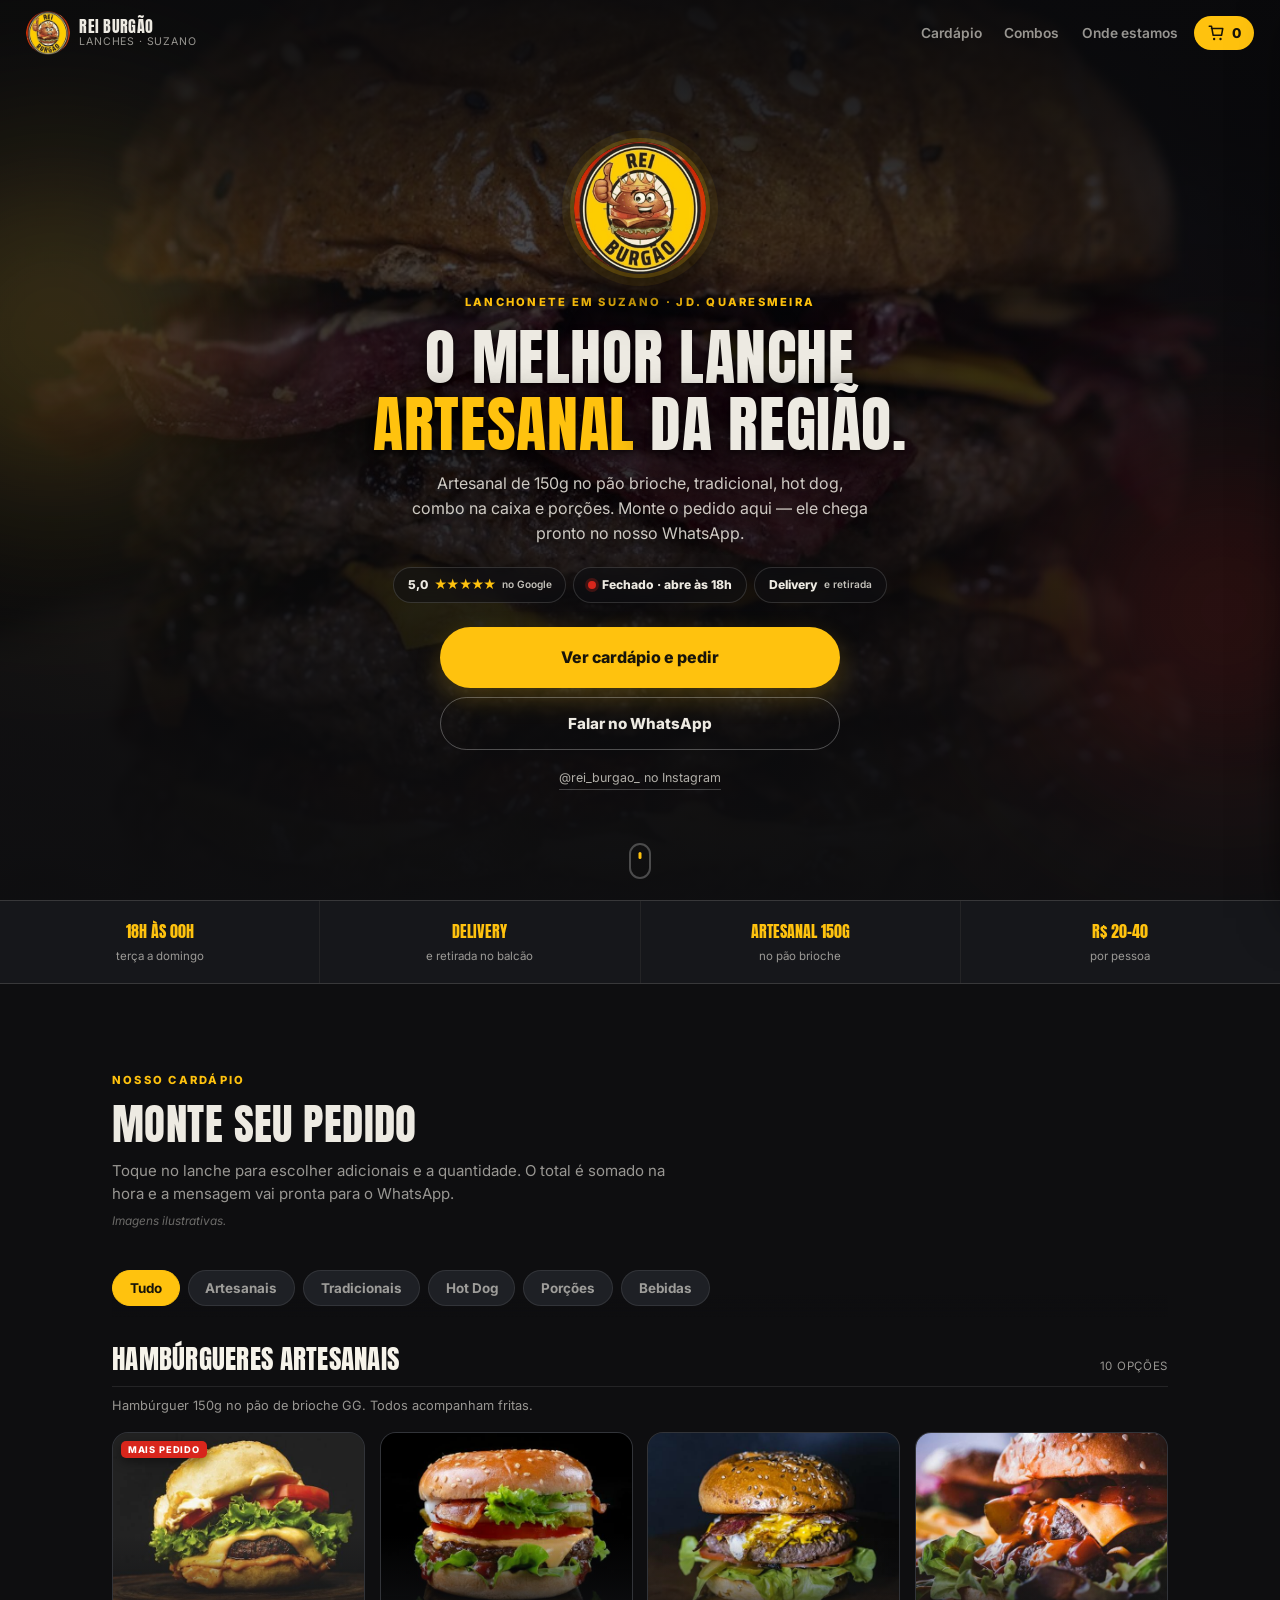
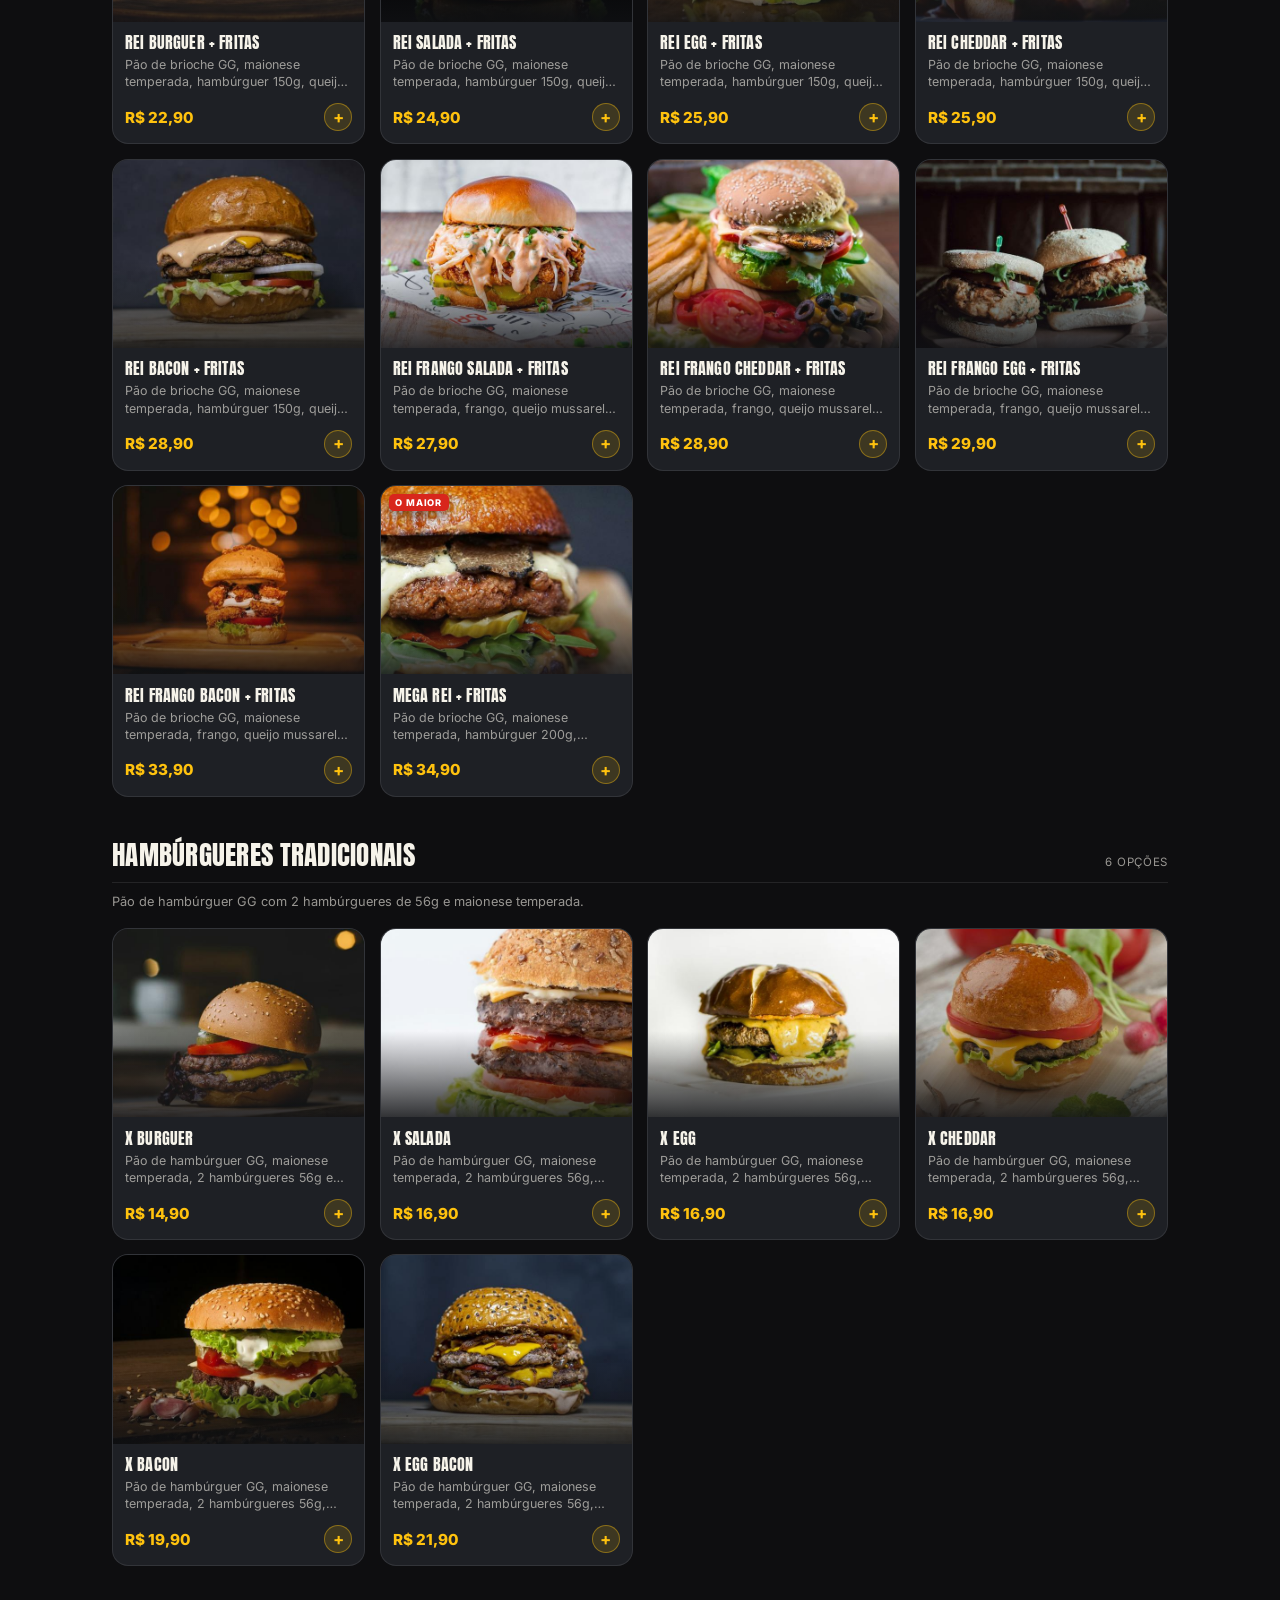
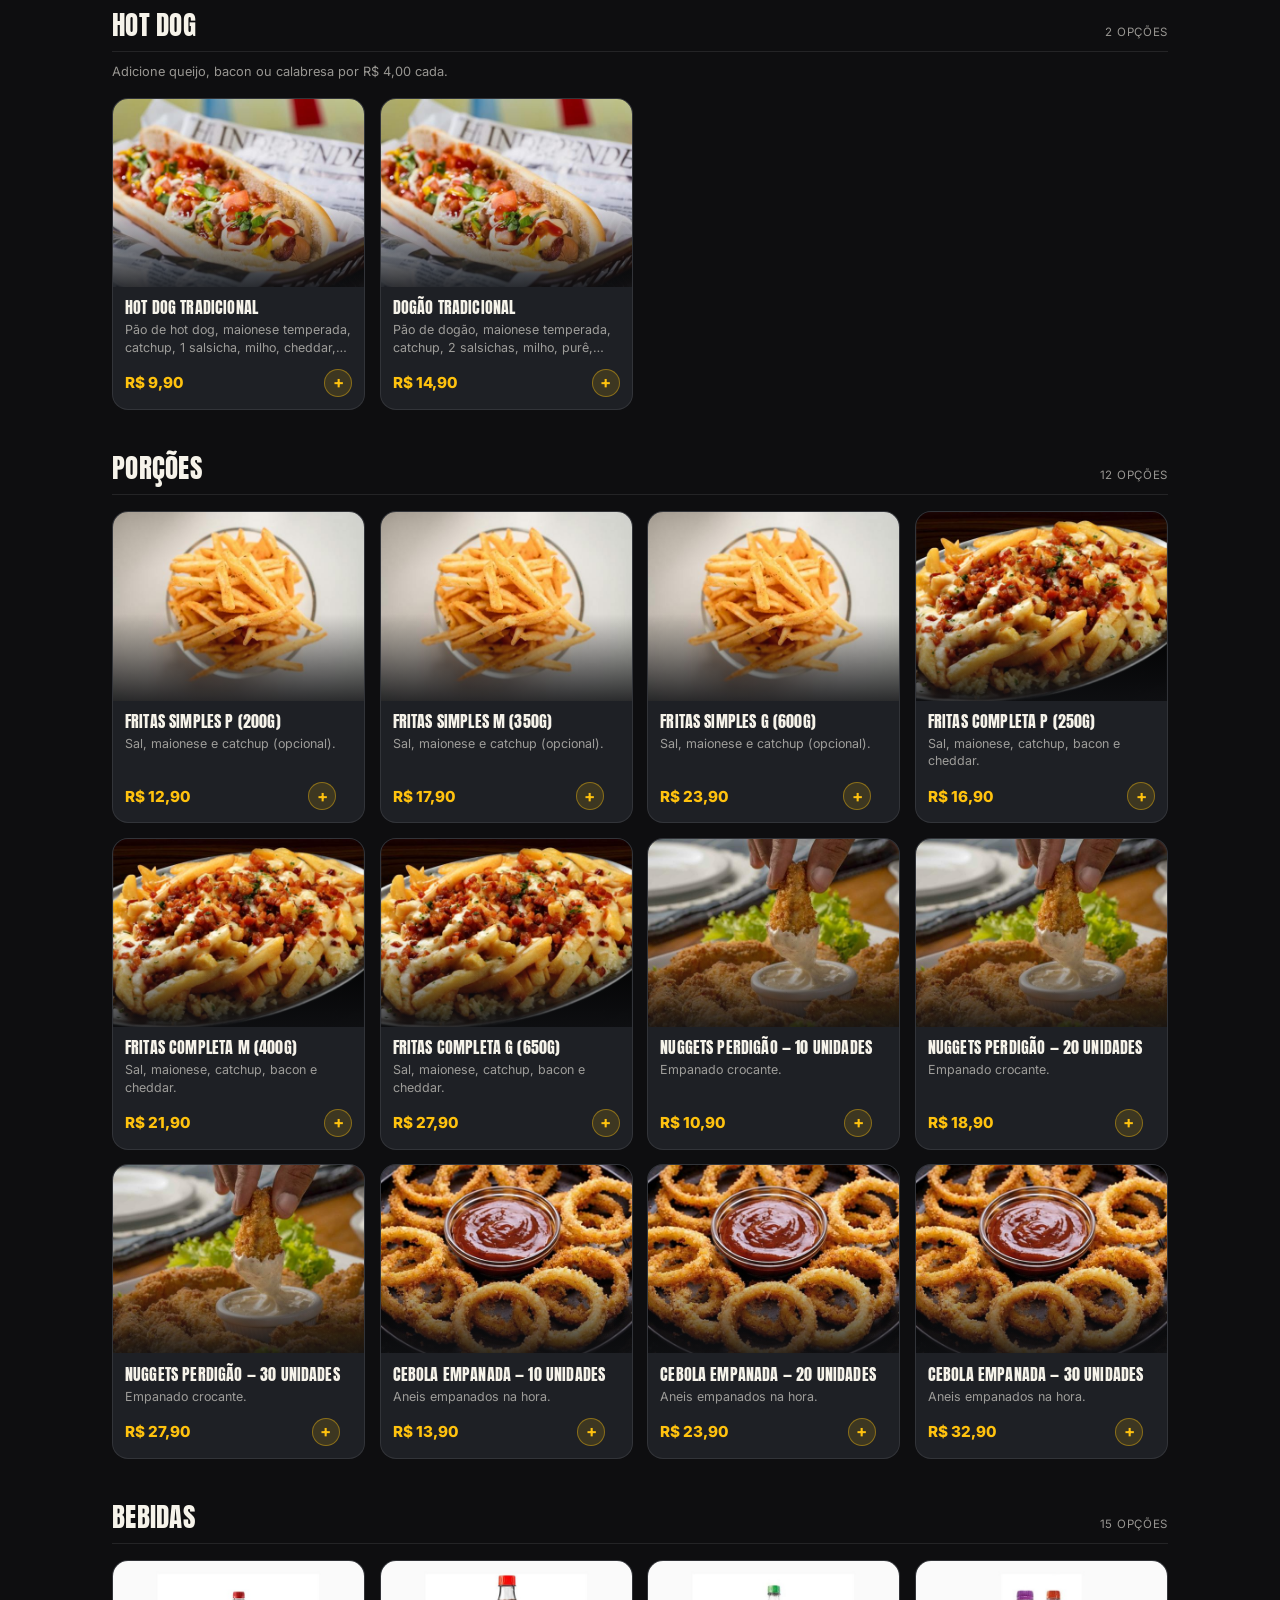
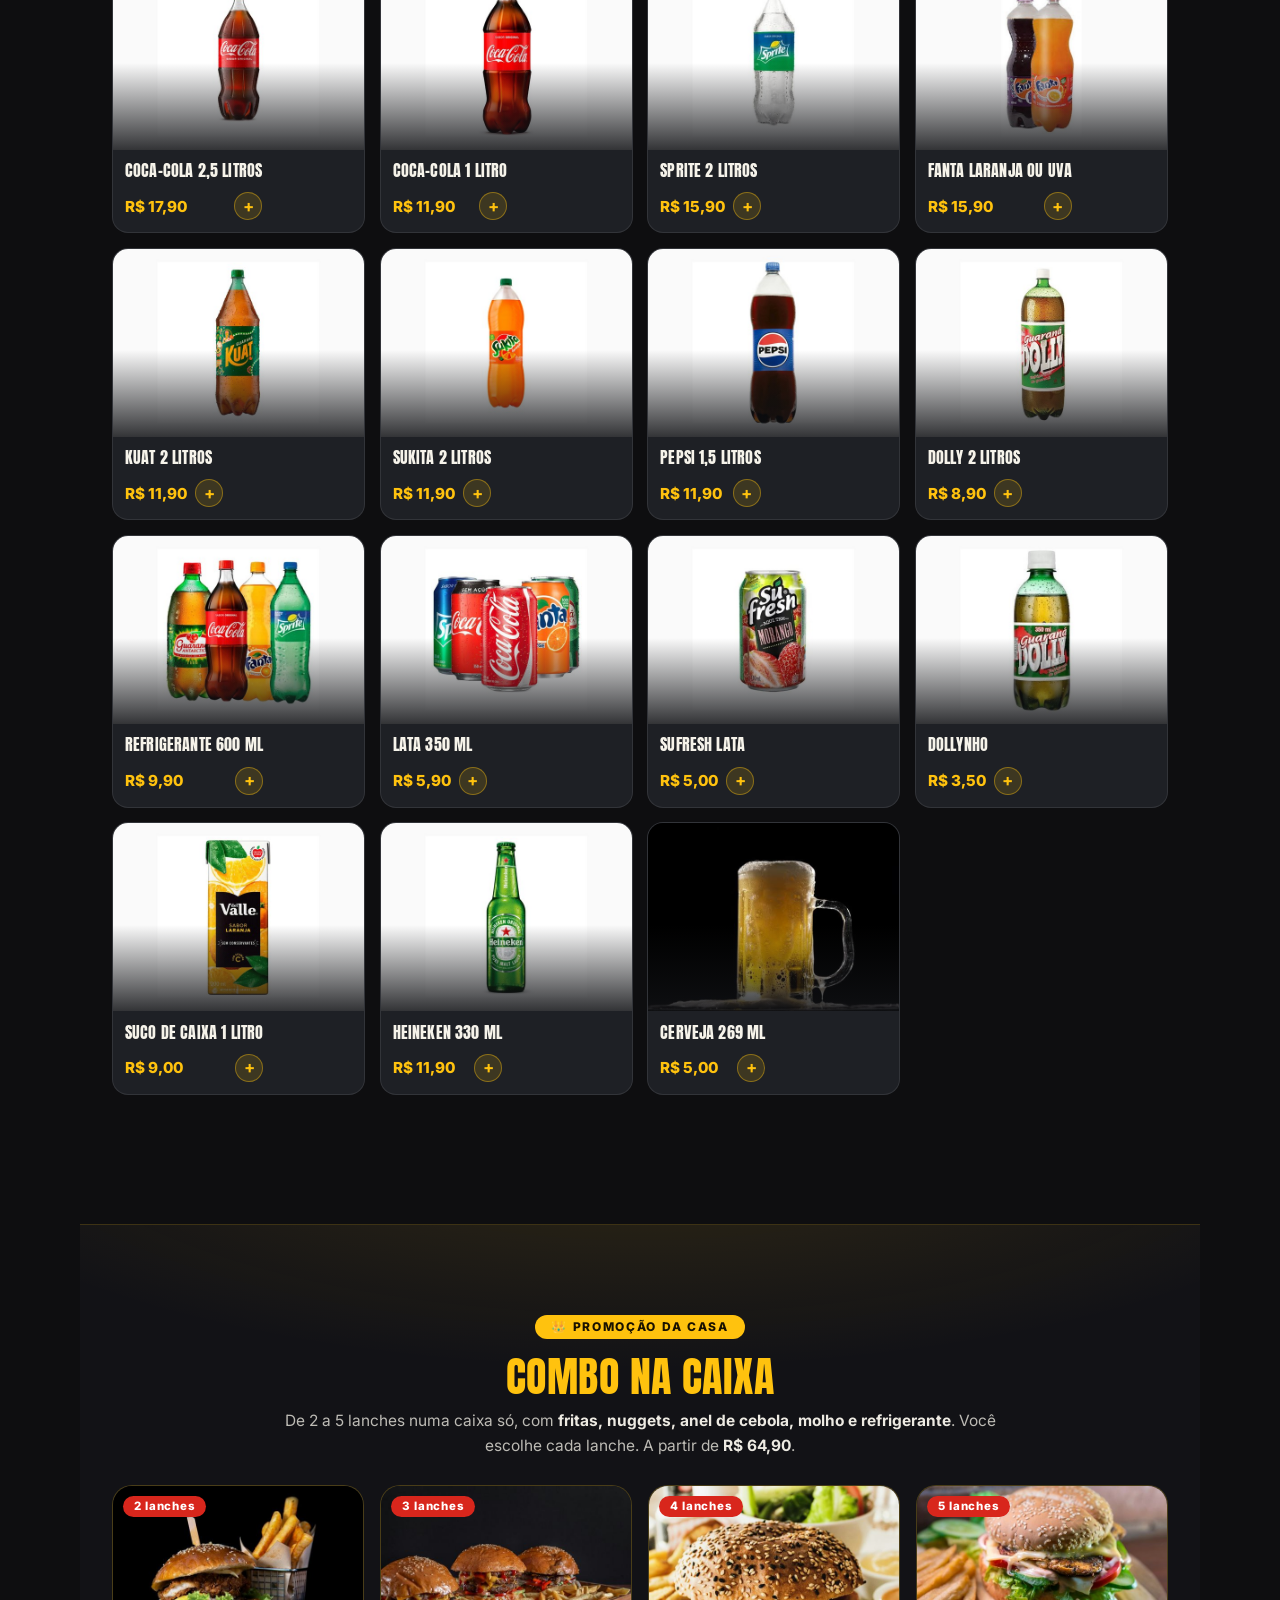
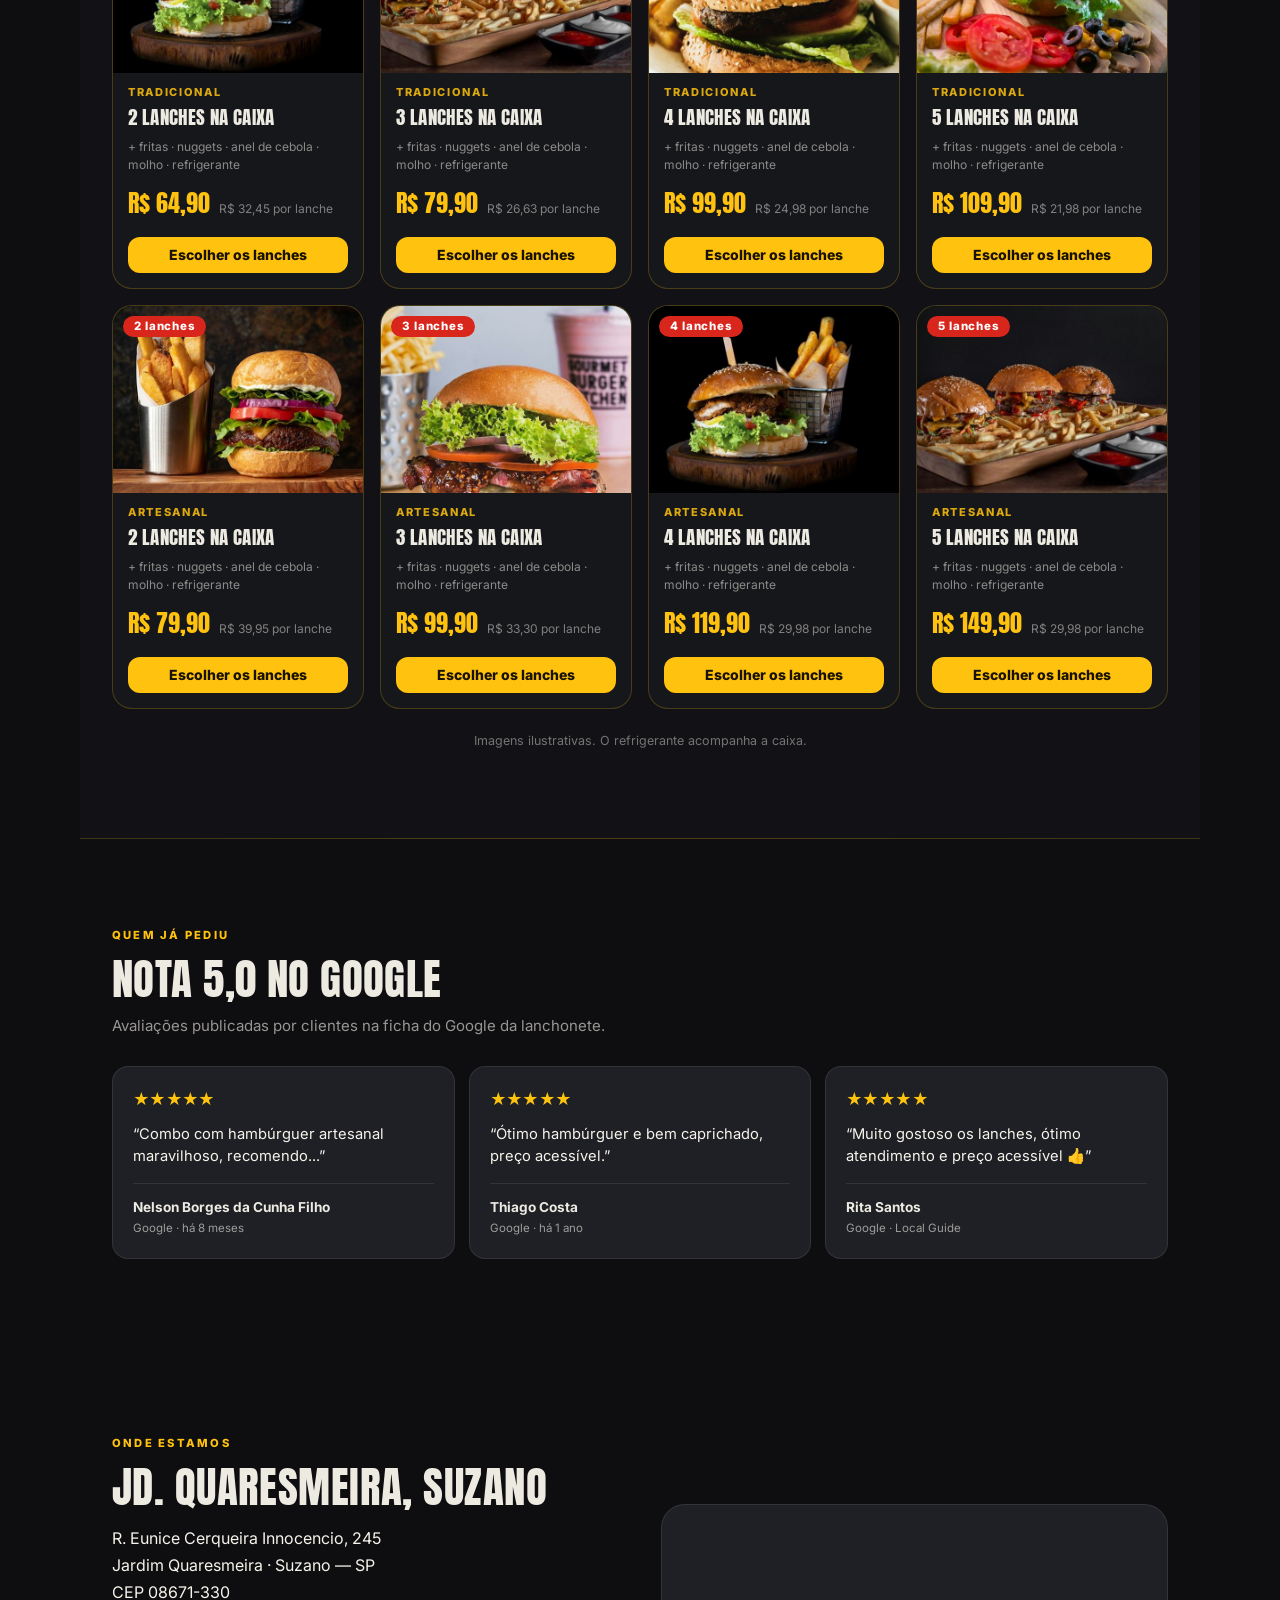
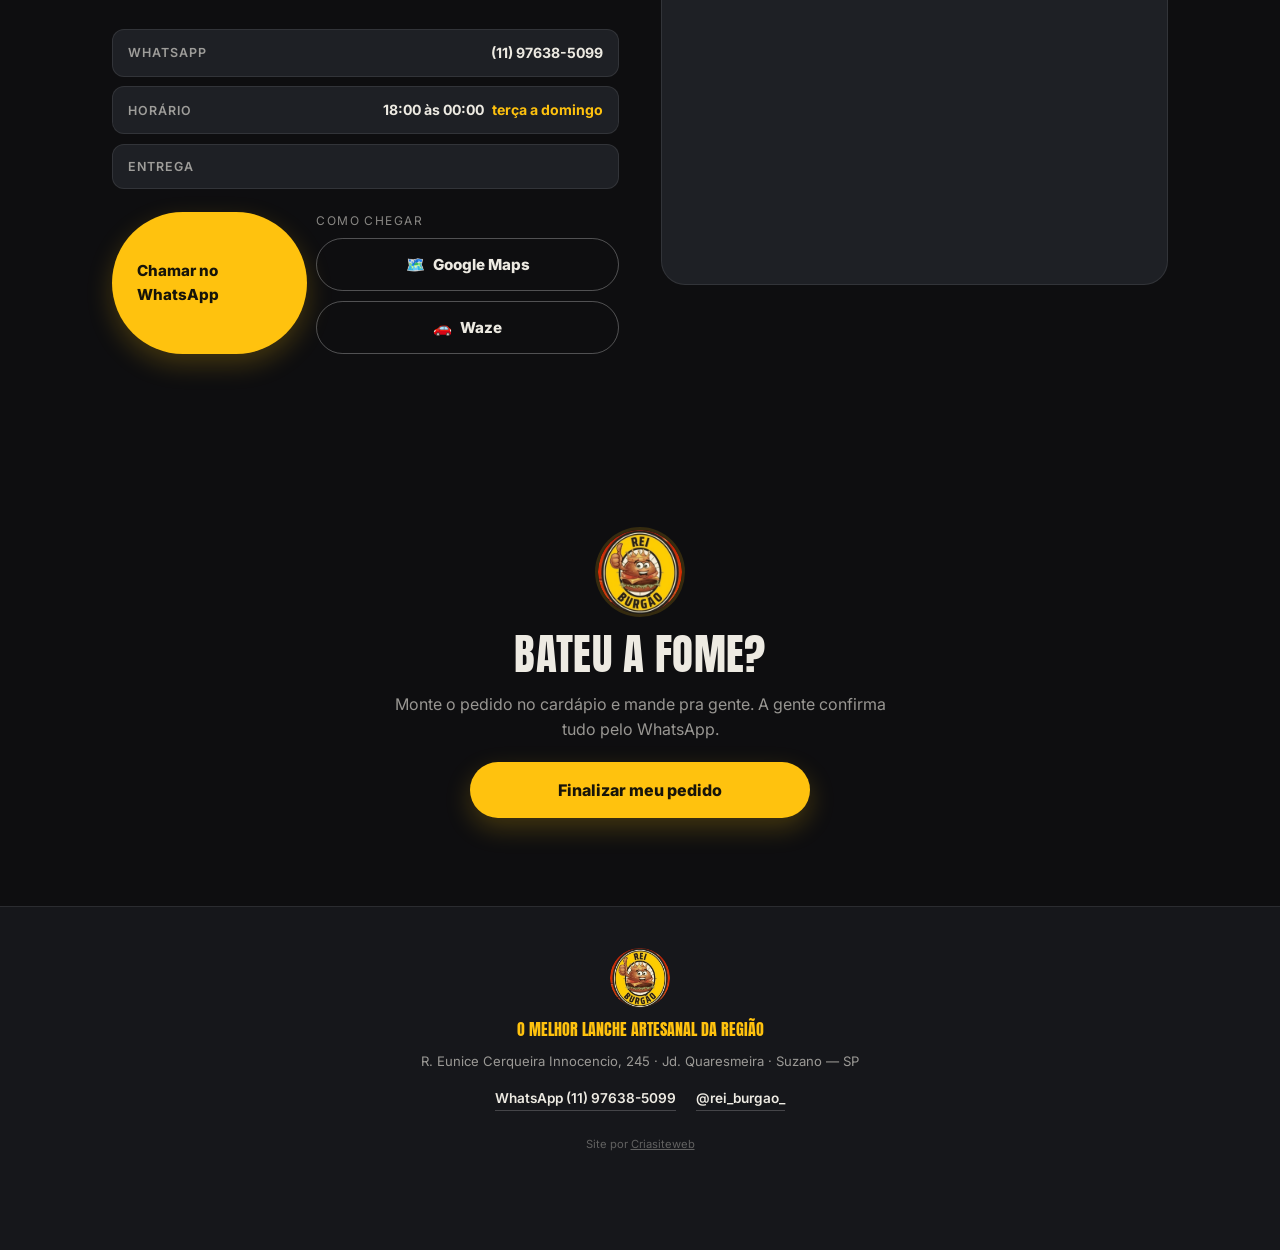
==== commit c8996067: "Comanda do balcao com cardapio clicavel, pagamento e varias comandas; conserta impressao em branco, " ====
--- a/index.html
+++ b/index.html
@@ -16,7 +16,11 @@
 <link rel="preconnect" href="https://fonts.googleapis.com" />
 <link rel="preconnect" href="https://fonts.gstatic.com" crossorigin />
 <link href="https://fonts.googleapis.com/css2?family=Anton&family=Inter:wght@400;500;600;700;800&display=swap" rel="stylesheet" />
-<link rel="stylesheet" href="assets/css/estilo.css?v=21" />
+<script>
+(function(){ var t = Math.floor(Date.now() / 120000);
+  document.write('<link rel="stylesheet" href="assets/css/estilo.css?t=' + t + '">'); })();
+</script>
+<noscript><link rel="stylesheet" href="assets/css/estilo.css" /></noscript>
 </head>
 <body>
 <div class="barra-progresso" aria-hidden="true"><i></i></div>
@@ -71,7 +75,7 @@
   </section>
 
   <section class="faixa" aria-label="Informações rápidas">
-    <div><b>A partir das 18h</b><small data-pendente>dias a confirmar</small></div>
+    <div><b>18h às 00h</b><small>terça a domingo</small></div>
     <div><b>Delivery</b><small>e retirada no balcão</small></div>
     <div><b>Artesanal 150g</b><small>no pão brioche</small></div>
     <div><b>R$ 20–40</b><small>por pessoa</small></div>
@@ -133,7 +137,7 @@
       <p class="endereco">R. Eunice Cerqueira Innocencio, 245<br />Jardim Quaresmeira · Suzano — SP<br />CEP 08671-330</p>
       <ul class="dados">
         <li><b>WhatsApp</b><span>(11) 97638-5099</span></li>
-        <li><b>Abre às</b><span>18:00 <em data-pendente>dias a confirmar</em></span></li>
+        <li><b>Horário</b><span>18:00 às 00:00 <em>terça a domingo</em></span></li>
         <li><b>Entrega</b><span data-pendente>taxa e bairros a confirmar</span></li>
       </ul>
       <div class="onde-botoes">
@@ -141,10 +145,10 @@
         <div class="ir-ate">
           <span class="ir-ate-rot">Como chegar</span>
           <div class="ir-ate-botoes">
-            <a class="botao contorno rota" href="https://www.google.com/maps/dir/?api=1&destination=-23.547023,-46.334472" target="_blank" rel="noopener">
+            <a class="botao contorno rota" href="https://www.google.com/maps/dir/?api=1&destination=R.%20Eunice%20Cerqueira%20Innocencio%2C%20245%20-%20Jardim%20Quaresmeira%2C%20Suzano%20-%20SP%2C%2008671-330" target="_blank" rel="noopener">
               <span aria-hidden="true">🗺️</span> Google Maps
             </a>
-            <a class="botao contorno rota" href="https://www.waze.com/ul?ll=-23.547023,-46.334472&navigate=yes" target="_blank" rel="noopener">
+            <a class="botao contorno rota" href="https://www.waze.com/ul?q=R.%20Eunice%20Cerqueira%20Innocencio%2C%20245%20-%20Jardim%20Quaresmeira%2C%20Suzano%20-%20SP%2C%2008671-330&navigate=yes" target="_blank" rel="noopener">
               <span aria-hidden="true">🚗</span> Waze
             </a>
           </div>
@@ -208,21 +212,18 @@
           <legend>Como você quer receber?</legend>
           <label class="radio"><input type="radio" name="tipo" value="Entrega" checked /><span>🛵 Entrega</span></label>
           <label class="radio"><input type="radio" name="tipo" value="Retirada no balcão" /><span>🏠 Retirada</span></label>
-          <label class="radio"><input type="radio" name="tipo" value="Mesa" /><span>🪑 Na mesa</span></label>
+          <label class="radio"><input type="radio" name="tipo" value="No restaurante" /><span>🍽️ No restaurante</span></label>
         </fieldset>
         <div class="caixa-mesa" data-caixa-mesa hidden>
-          <b>Você está na lanchonete</b>
-          <span>Diga o número da mesa para levarmos seu pedido até você.</span>
-          <label>Número da mesa
-            <input name="mesa" type="text" inputmode="numeric" placeholder="Ex.: 4" maxlength="3" />
-          </label>
+          <b>Comer aqui no restaurante</b>
+          <span>É só chegar e falar o seu nome no balcão — o pedido sai para você.</span>
         </div>
         <div class="caixa-retirada" data-caixa-retirada hidden>
           <b>Retirar no balcão</b>
           <span>R. Eunice Cerqueira Innocencio, 245<br />Jd. Quaresmeira · Suzano — SP</span>
           <span class="ir-ate-botoes compacto">
-            <a href="https://www.google.com/maps/dir/?api=1&destination=-23.547023,-46.334472" target="_blank" rel="noopener">🗺️ Google Maps</a>
-            <a href="https://www.waze.com/ul?ll=-23.547023,-46.334472&navigate=yes" target="_blank" rel="noopener">🚗 Waze</a>
+            <a href="https://www.google.com/maps/dir/?api=1&destination=R.%20Eunice%20Cerqueira%20Innocencio%2C%20245%20-%20Jardim%20Quaresmeira%2C%20Suzano%20-%20SP%2C%2008671-330" target="_blank" rel="noopener">🗺️ Google Maps</a>
+            <a href="https://www.waze.com/ul?q=R.%20Eunice%20Cerqueira%20Innocencio%2C%20245%20-%20Jardim%20Quaresmeira%2C%20Suzano%20-%20SP%2C%2008671-330&navigate=yes" target="_blank" rel="noopener">🚗 Waze</a>
           </span>
         </div>
         <div data-campos-entrega>
@@ -302,8 +303,11 @@
   </div>
 </div>
 
-<script src="assets/js/cardapio.js?v=21"></script>
-<script src="assets/js/app.js?v=21"></script>
+<script>
+(function(){ var t = Math.floor(Date.now() / 120000);
+  document.write('<script src="assets/js/cardapio.js?t=' + t + '"><\/script>');
+  document.write('<script src="assets/js/app.js?t=' + t + '"><\/script>'); })();
+</script>
 <script type="module" src="assets/js/envio.js?v=21"></script>
 </body>
 </html>
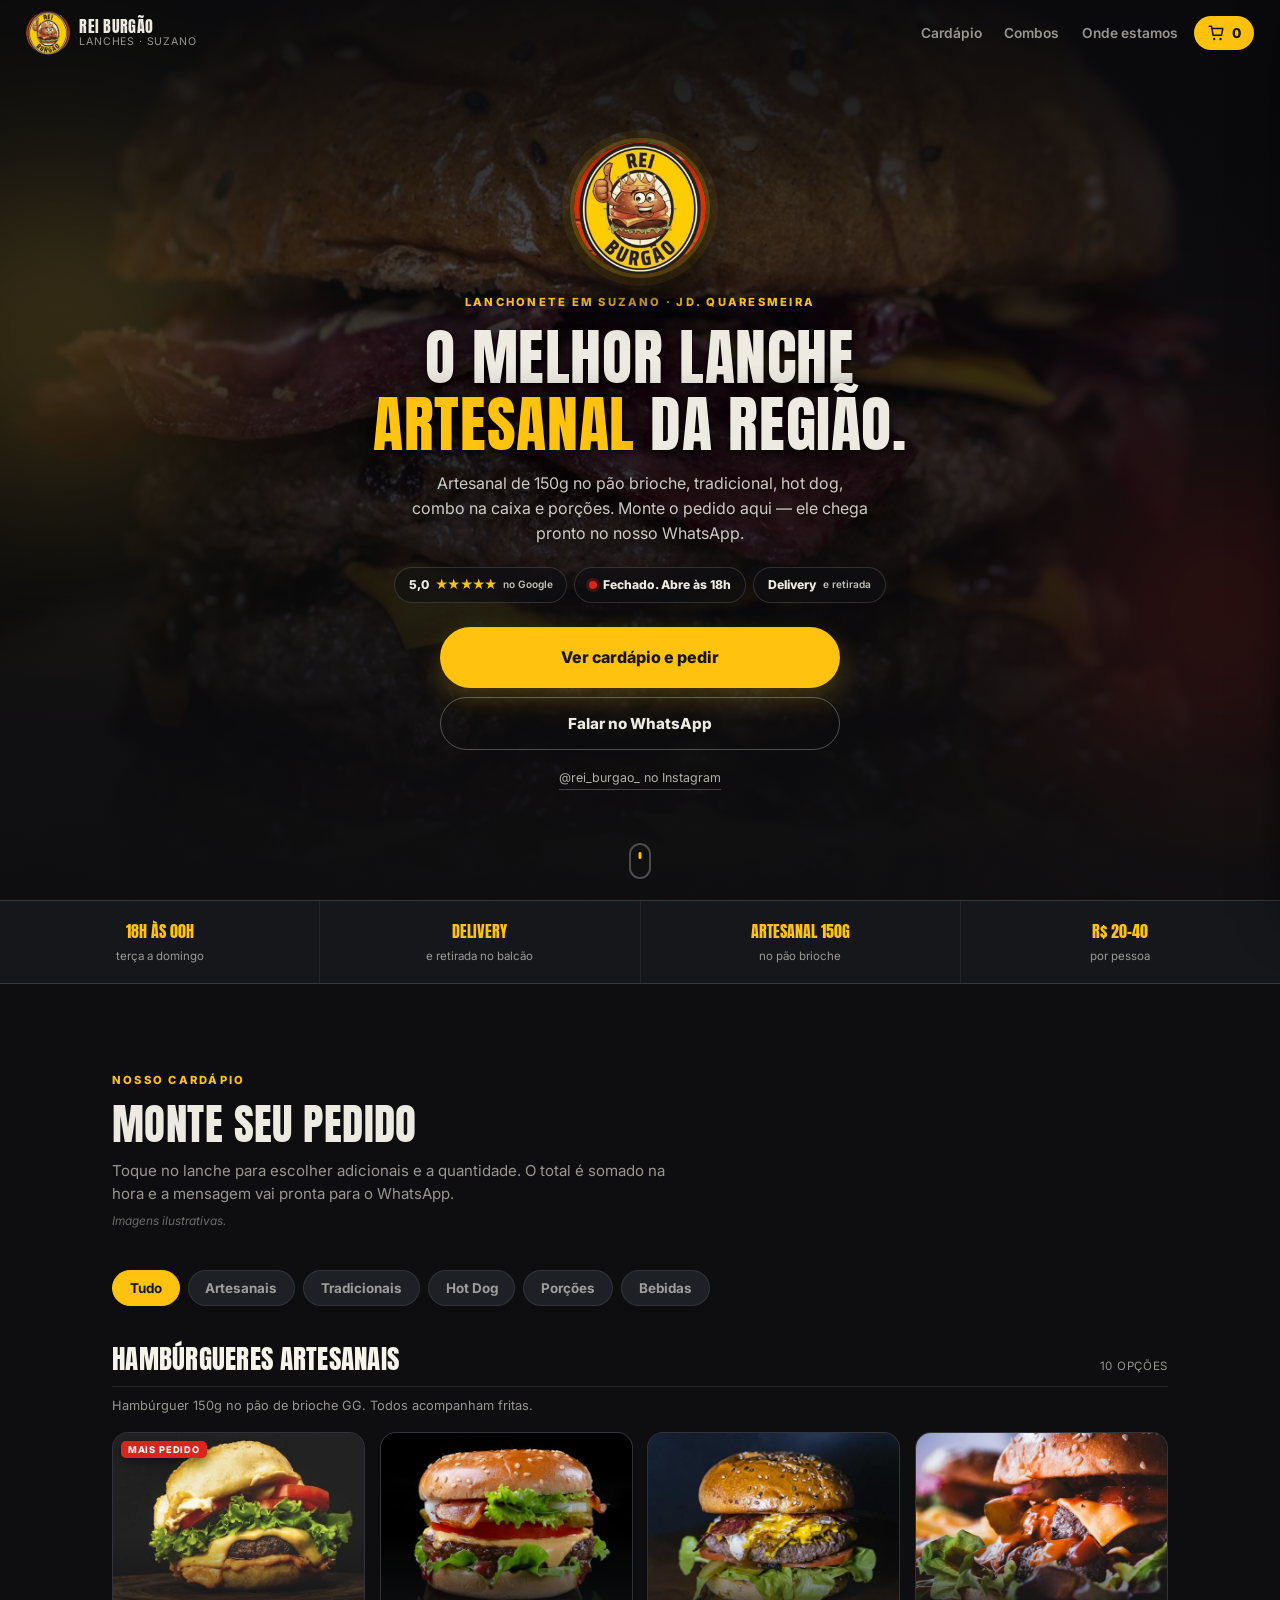
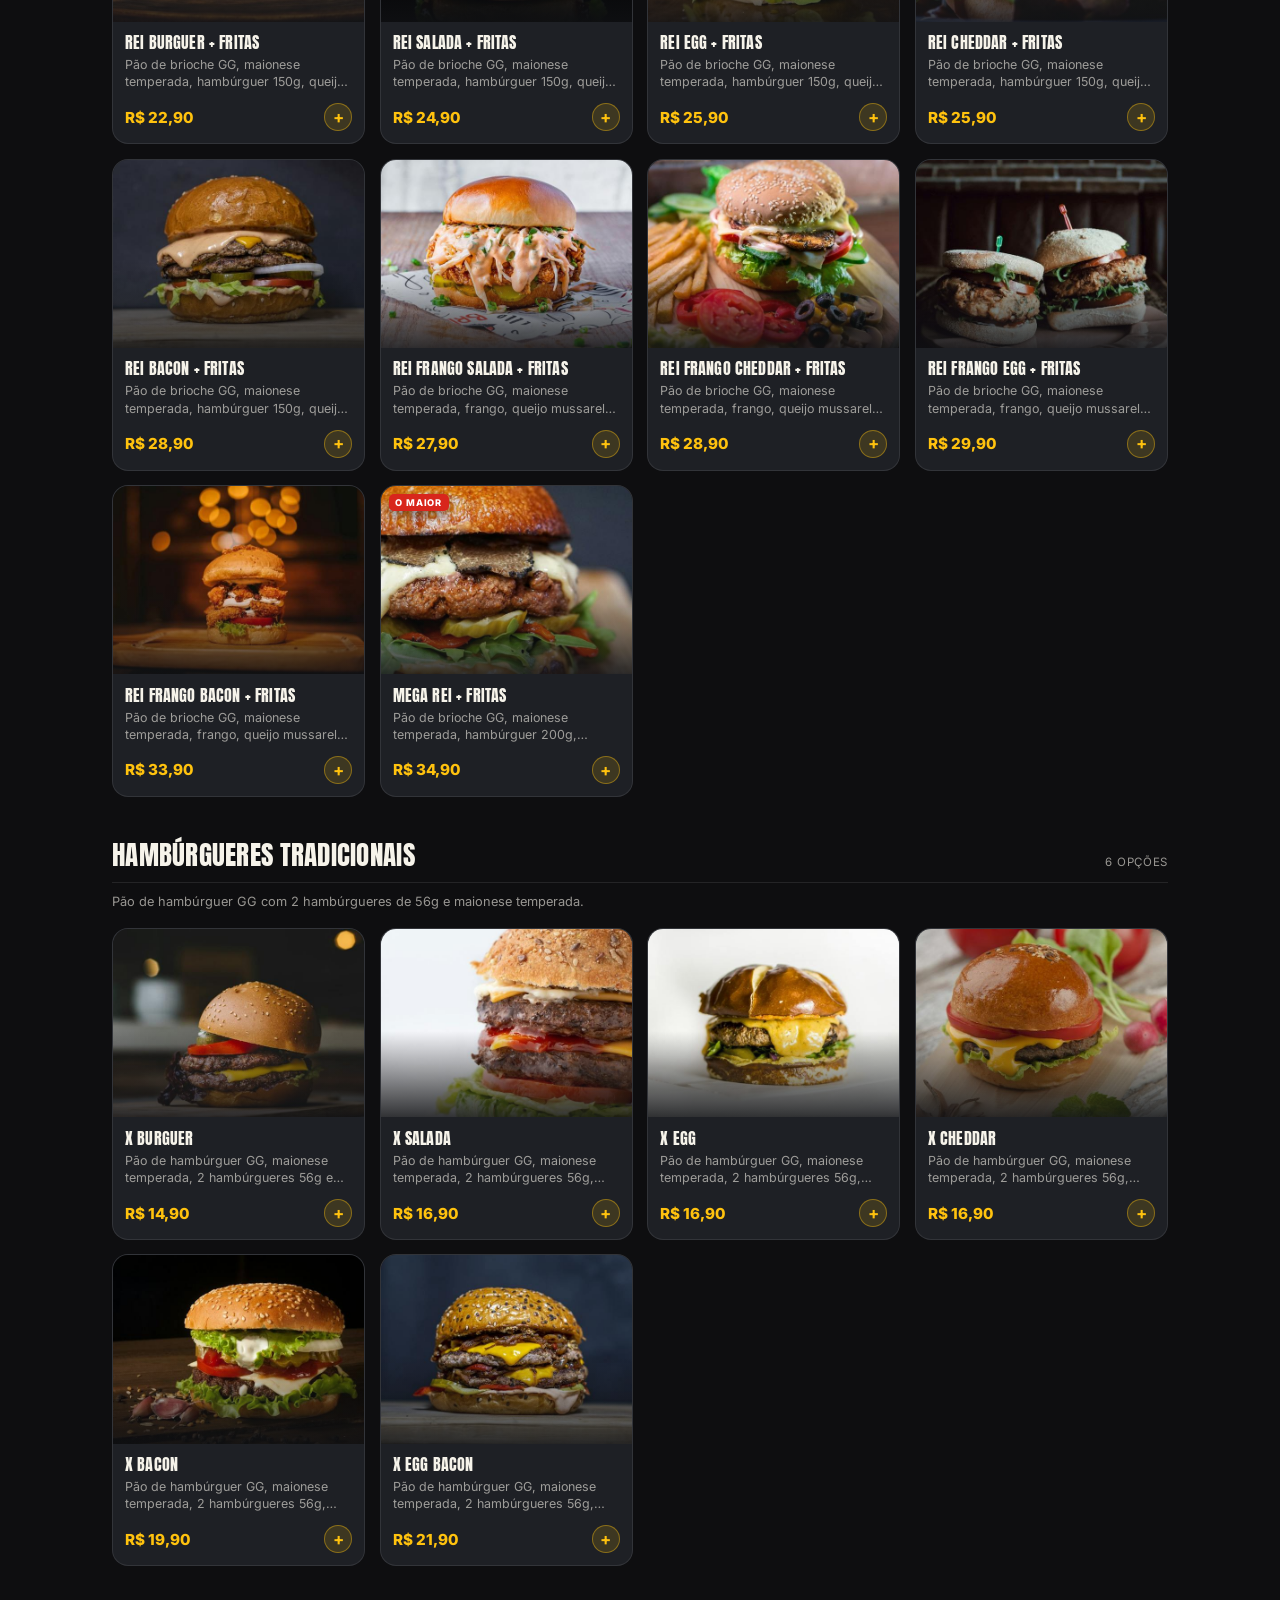
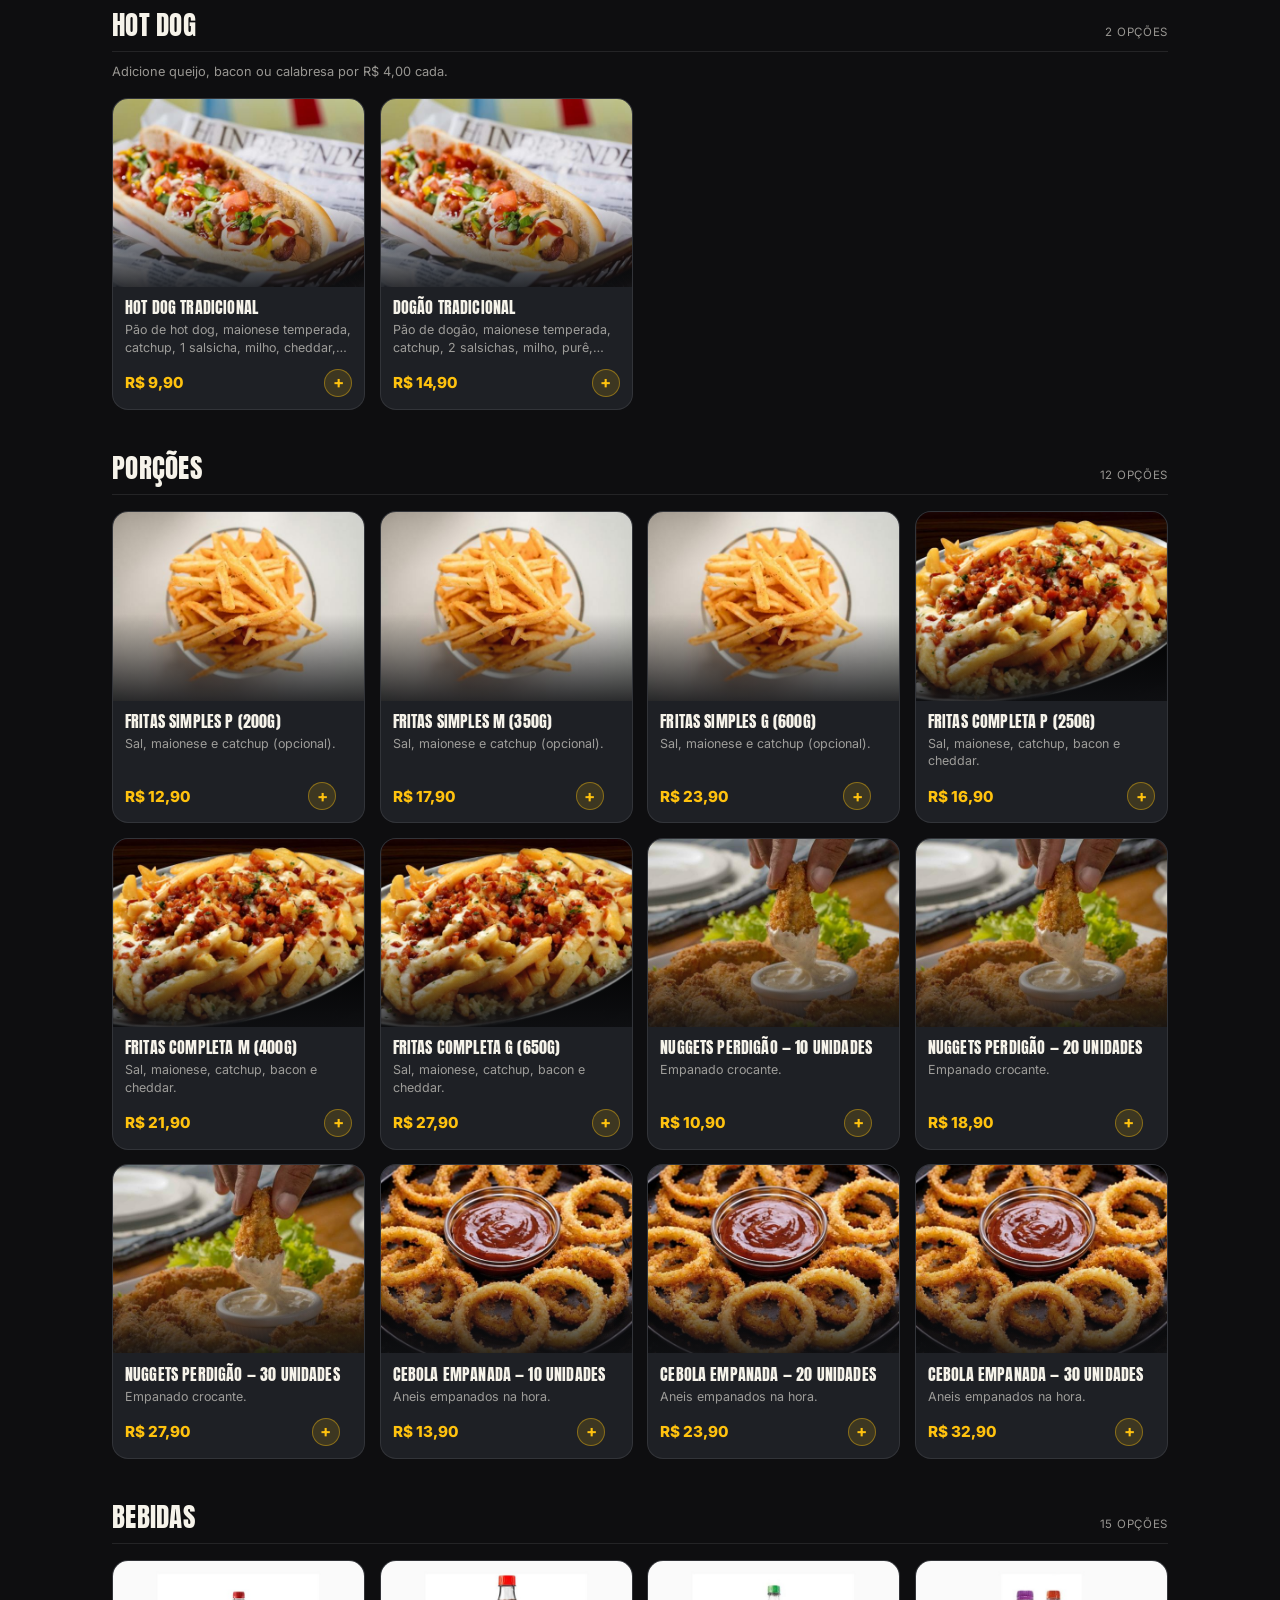
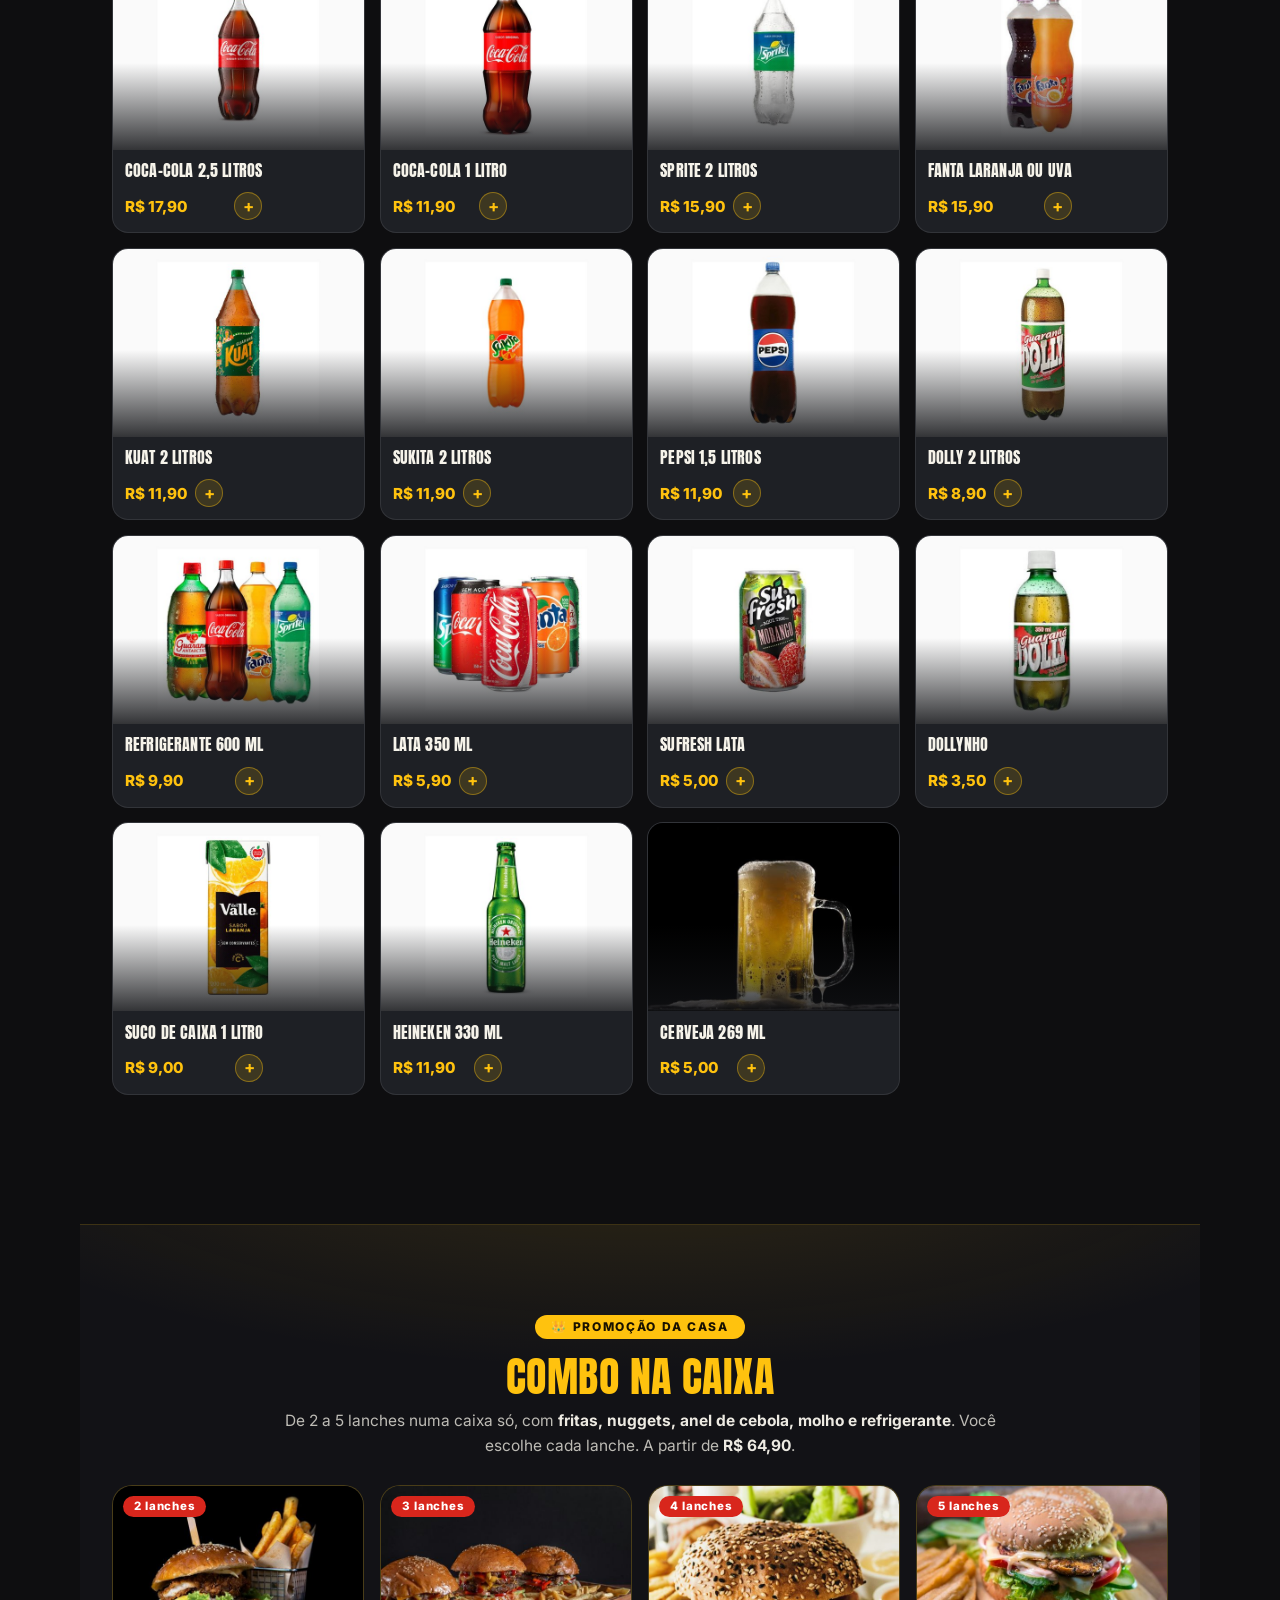
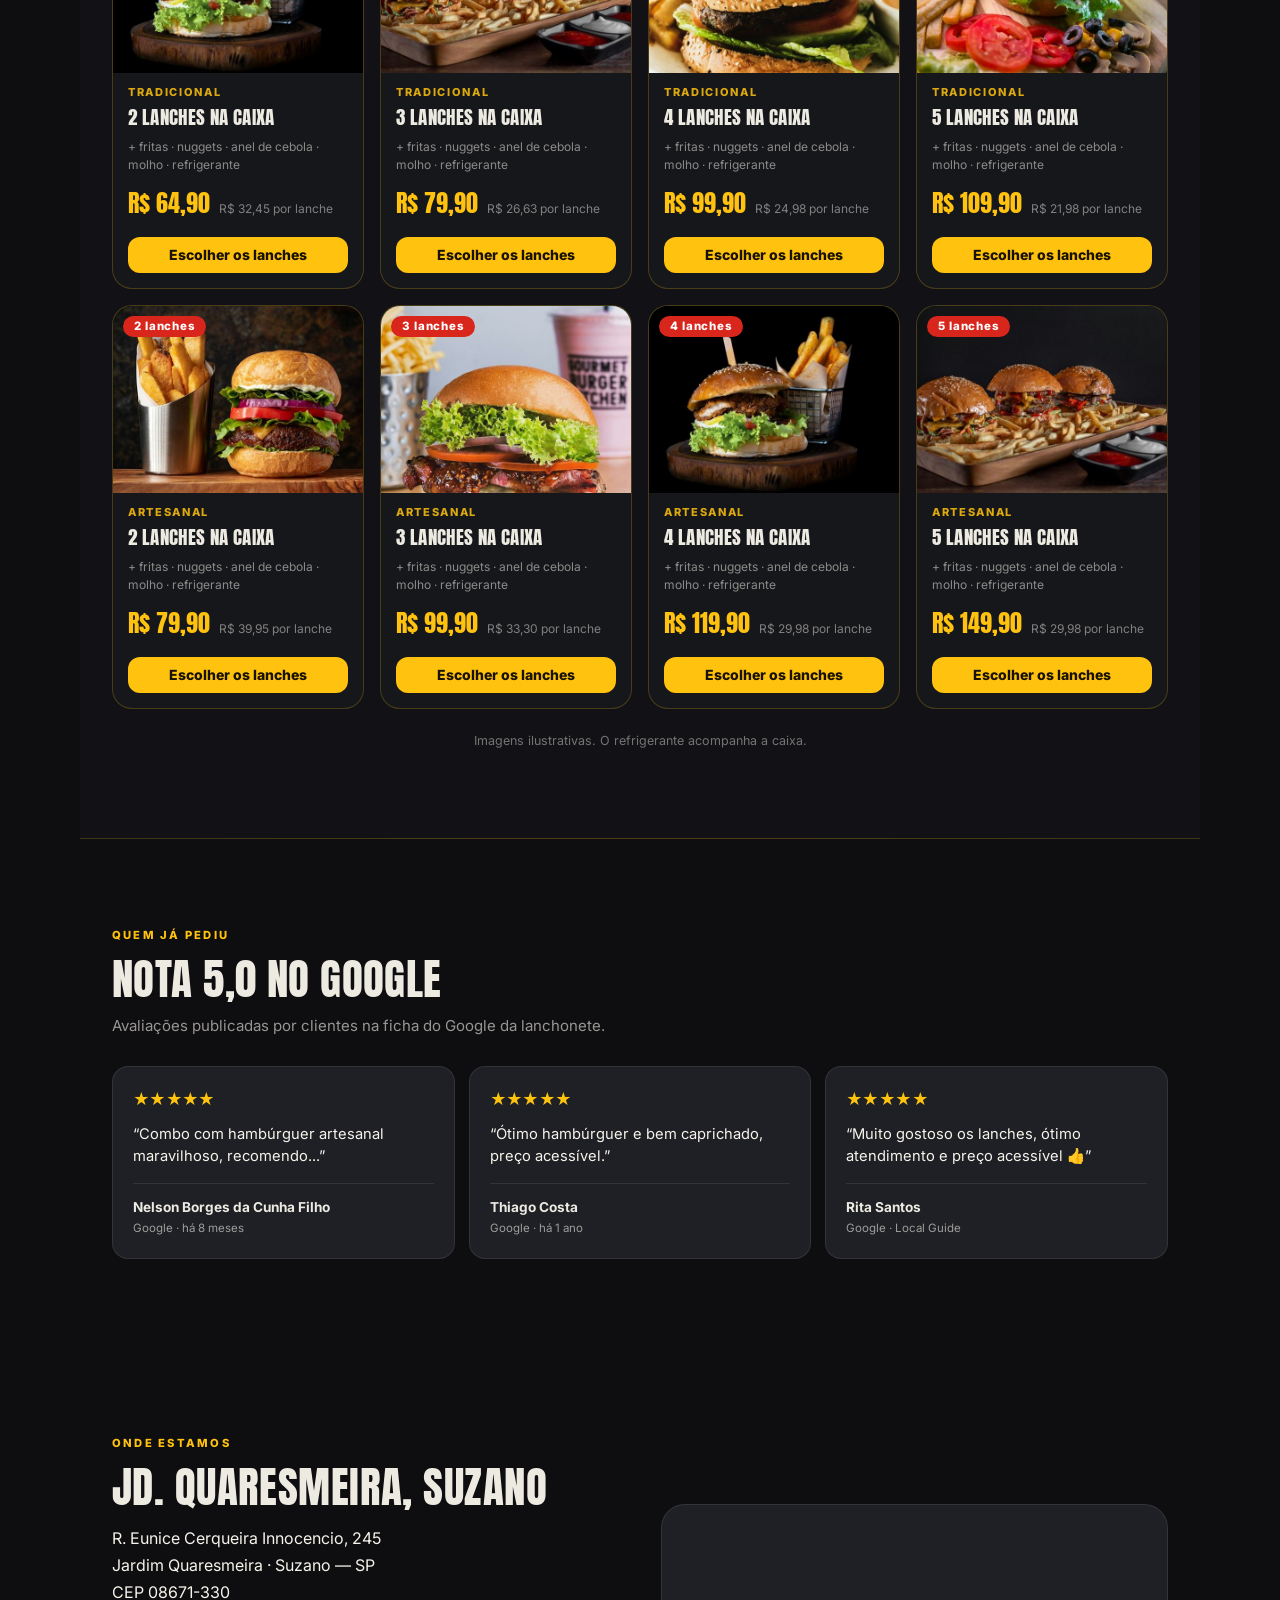
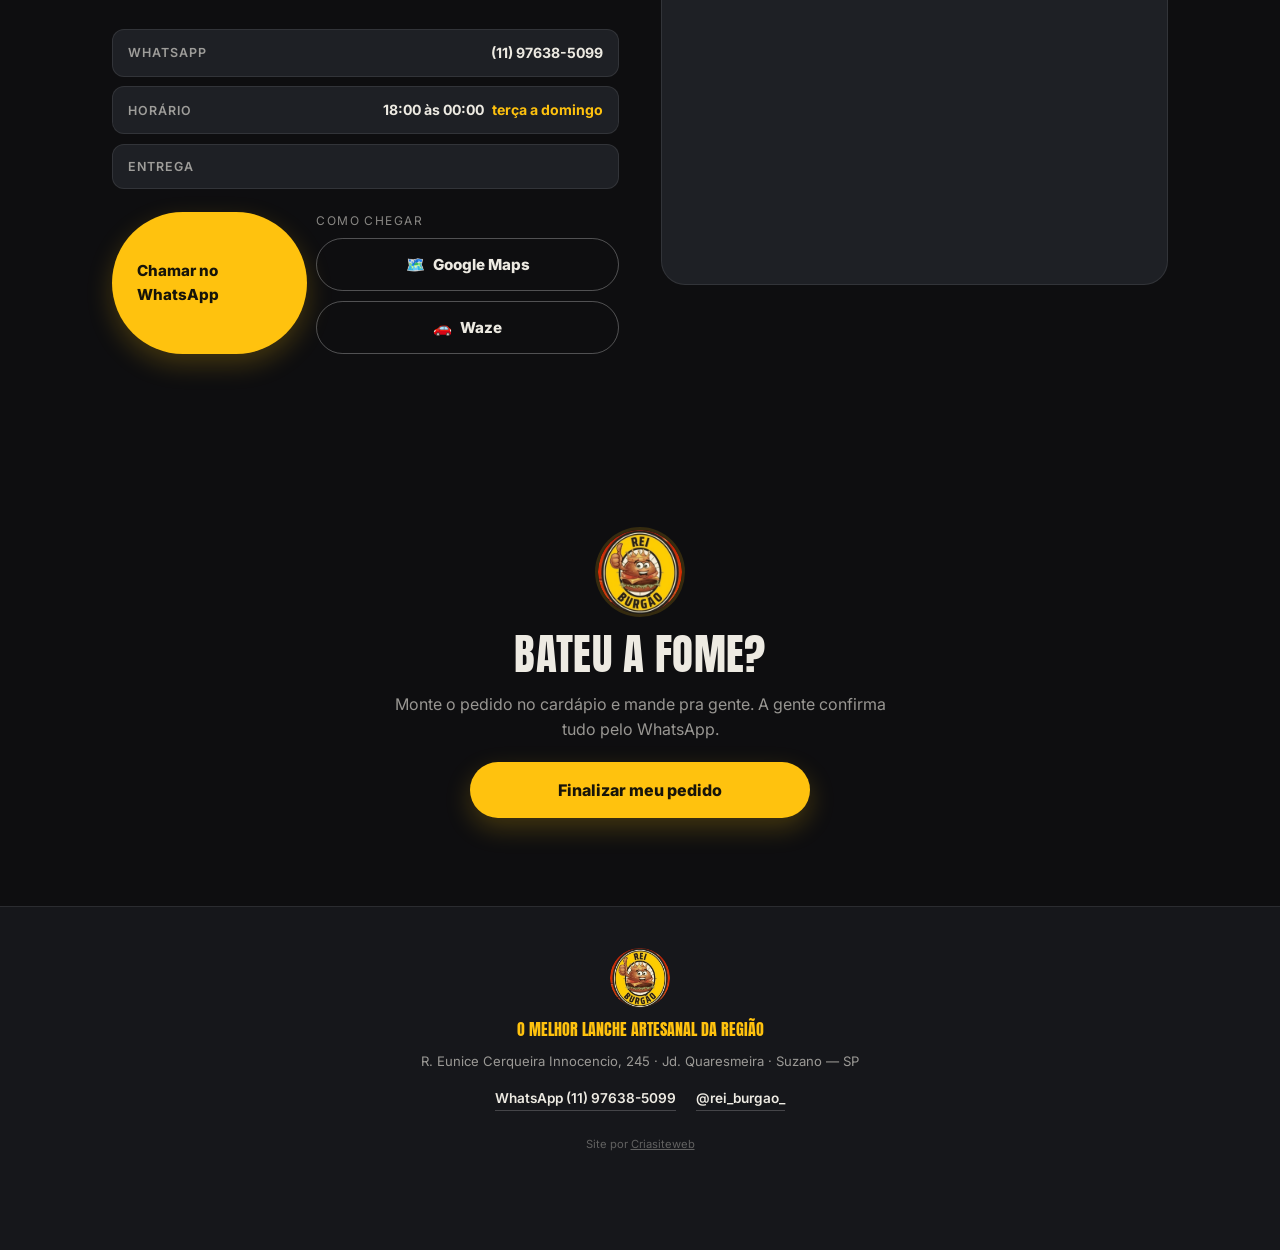
==== commit 0358a35a: "Comanda do balcao com cardapio clicavel, pagamento e varias comandas; conserta impressao em branco, " ====
--- a/index.html
+++ b/index.html
@@ -275,7 +275,7 @@
       <div class="linha-total linha-geral" data-linha-geral hidden><span>Total</span><b data-total-geral>R$ 0,00</b></div>
       <p class="aviso-taxa" data-pendente>taxa de entrega a confirmar com a loja</p>
       <p class="tempo-preparo" data-preparo hidden></p>
-      <button class="botao primario grande" type="submit">Enviar pedido no WhatsApp</button>
+      <button class="botao primario grande" type="submit" data-enviar>Enviar pedido no WhatsApp</button>
       <p class="status" data-status role="status" aria-live="polite"></p>
     </div>
   </form>
--- a/assets/css/estilo.css
+++ b/assets/css/estilo.css
@@ -534,3 +534,9 @@
   .combo-nome{font-size:16px}
   .combo-preco{font-size:20px}
 }
+
+/* botão de enviar desligado quando a loja está fechada */
+.botao.primario.grande[data-fechado="true"]{
+  background:var(--giz);color:var(--texto-suave);border:1px solid var(--linha);
+  cursor:not-allowed;font-size:.92rem;line-height:1.35;
+}
--- a/assets/css/estilo.css
+++ b/assets/css/estilo.css
@@ -534,3 +534,9 @@
   .combo-nome{font-size:16px}
   .combo-preco{font-size:20px}
 }
+
+/* botão de enviar desligado quando a loja está fechada */
+.botao.primario.grande[data-fechado="true"]{
+  background:var(--giz);color:var(--texto-suave);border:1px solid var(--linha);
+  cursor:not-allowed;font-size:.92rem;line-height:1.35;
+}
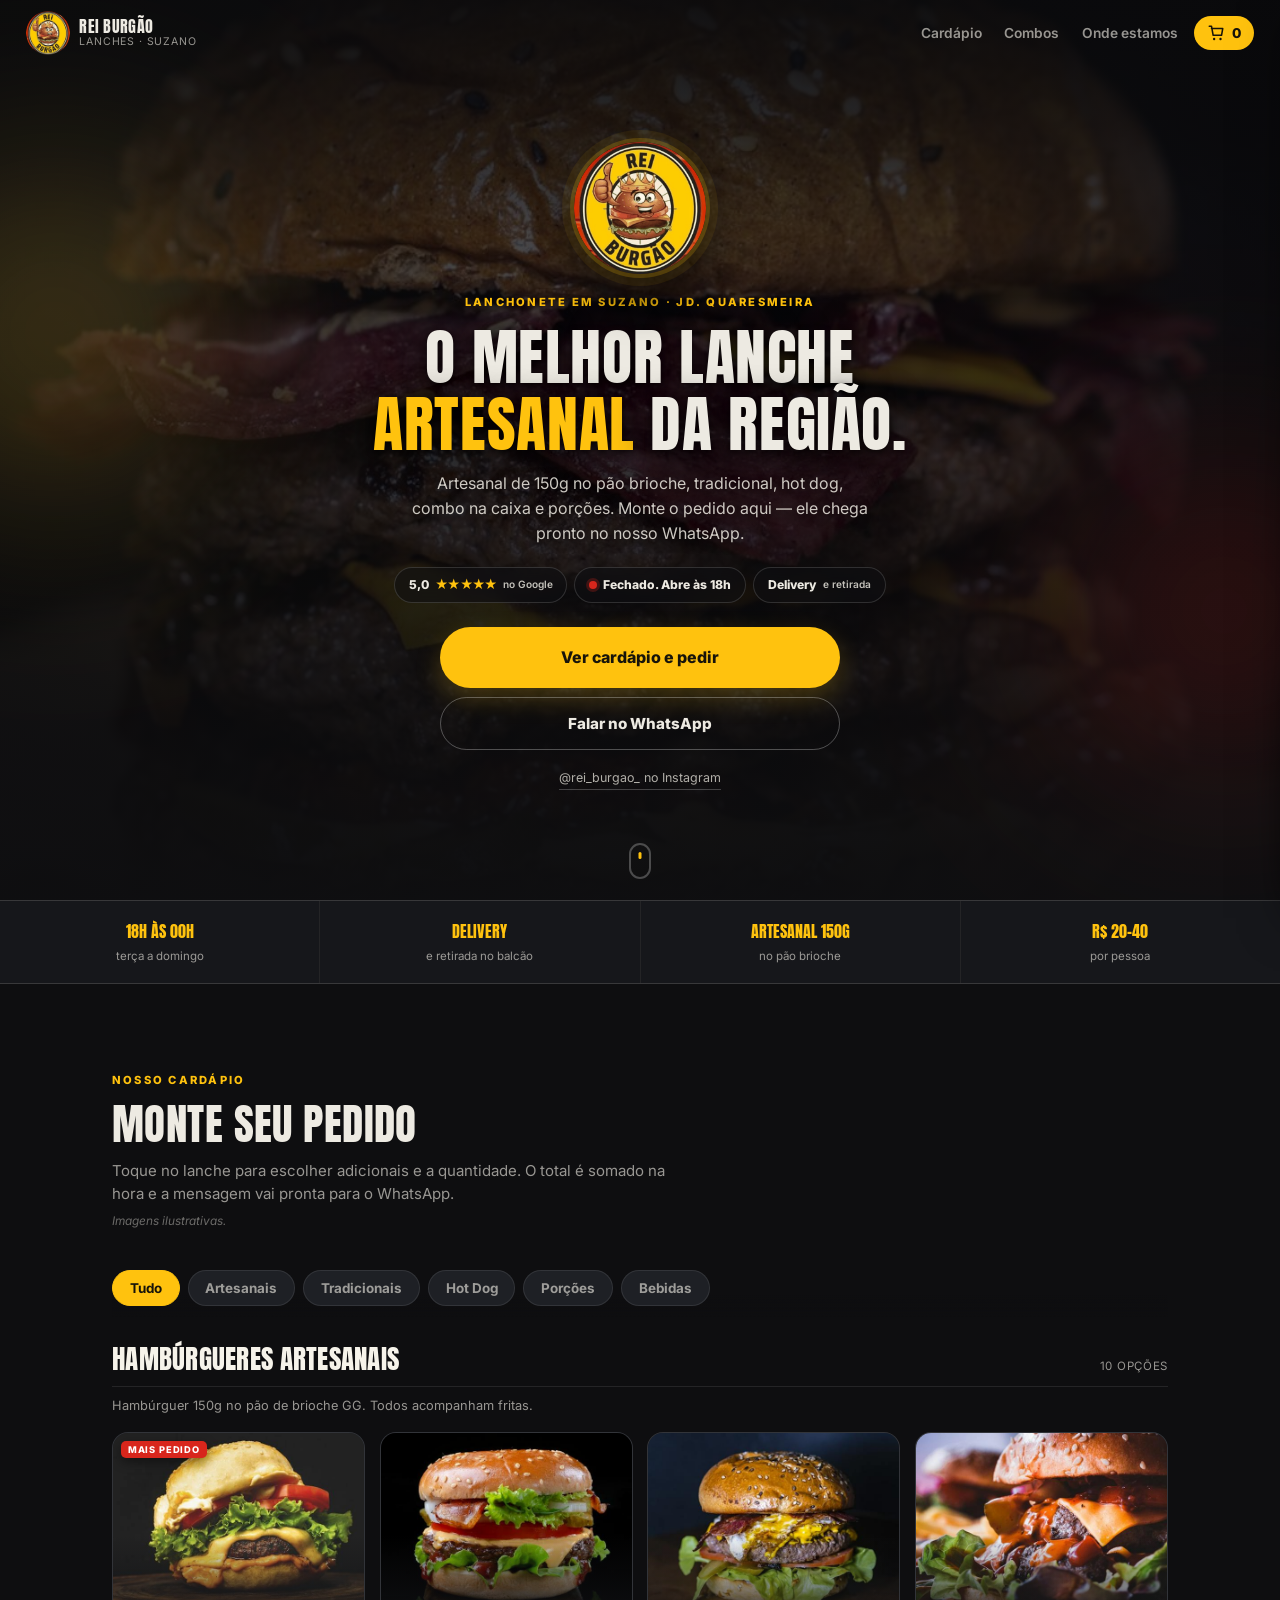
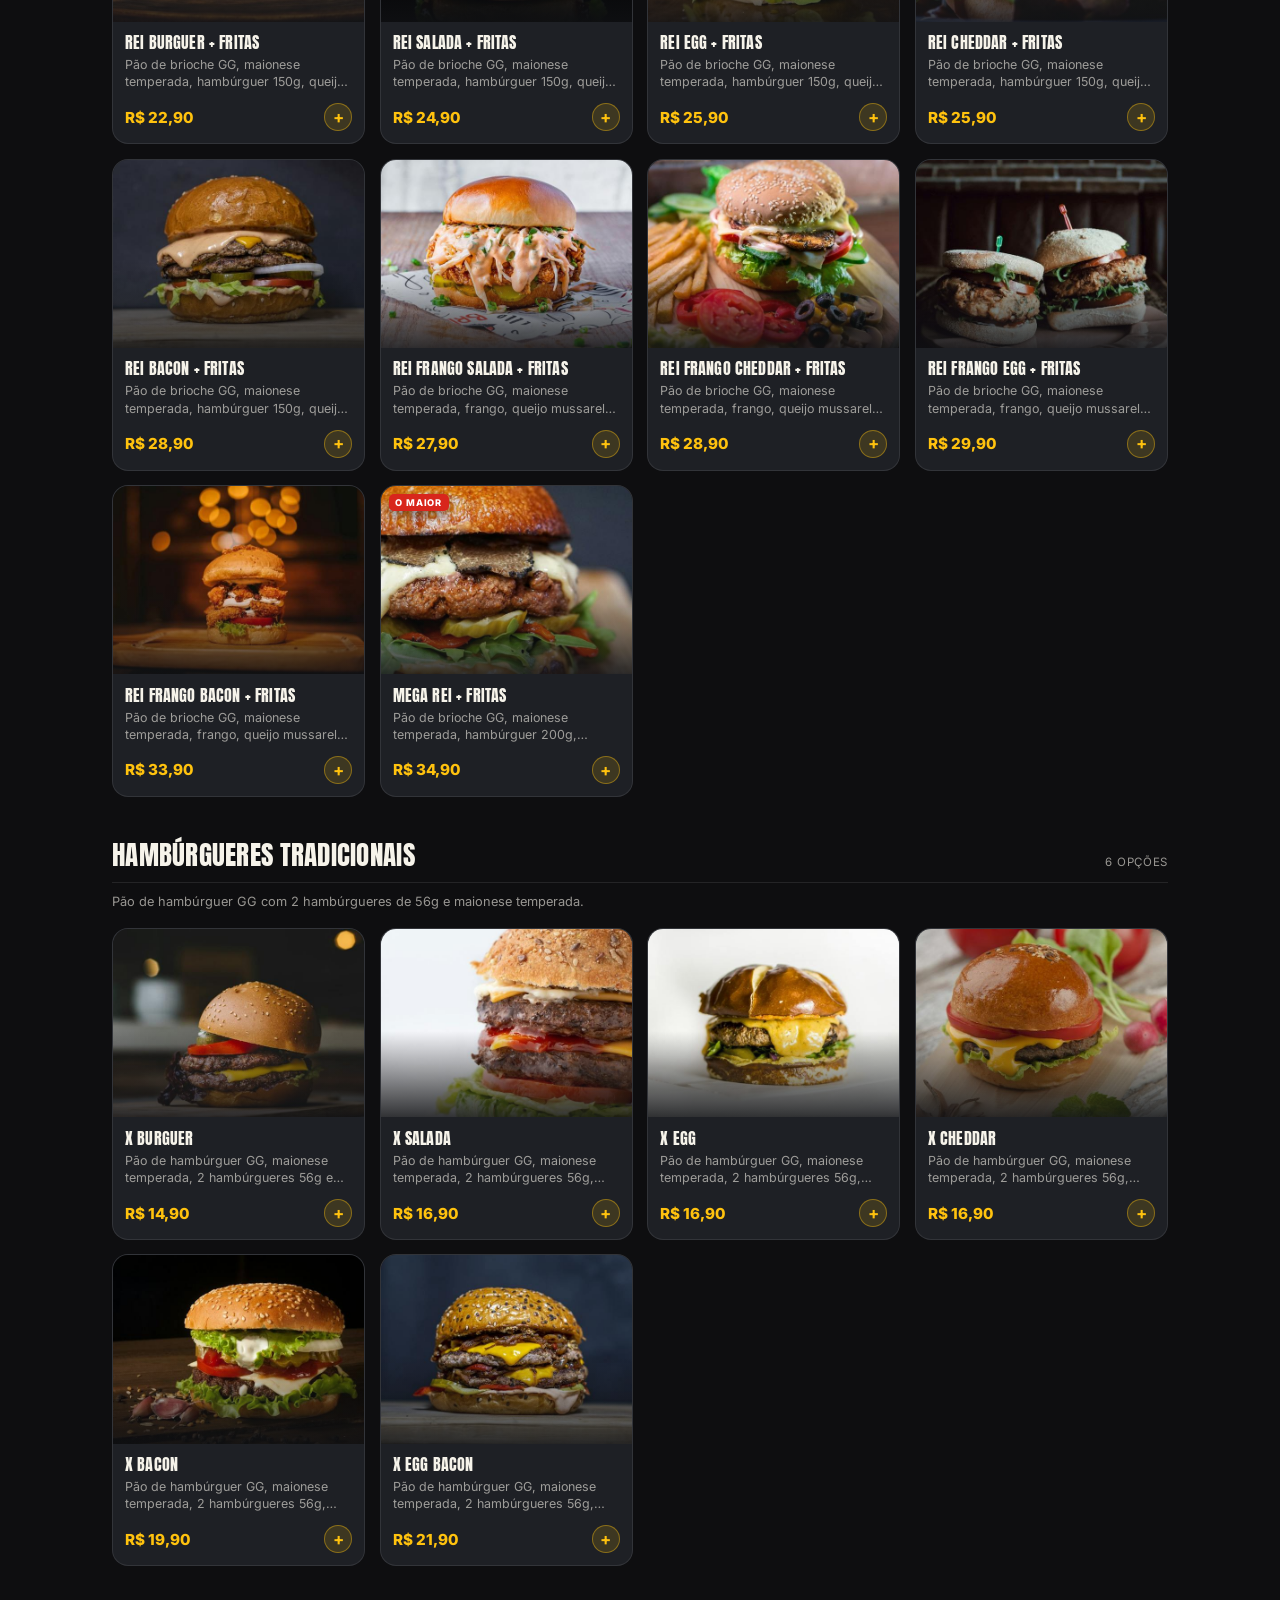
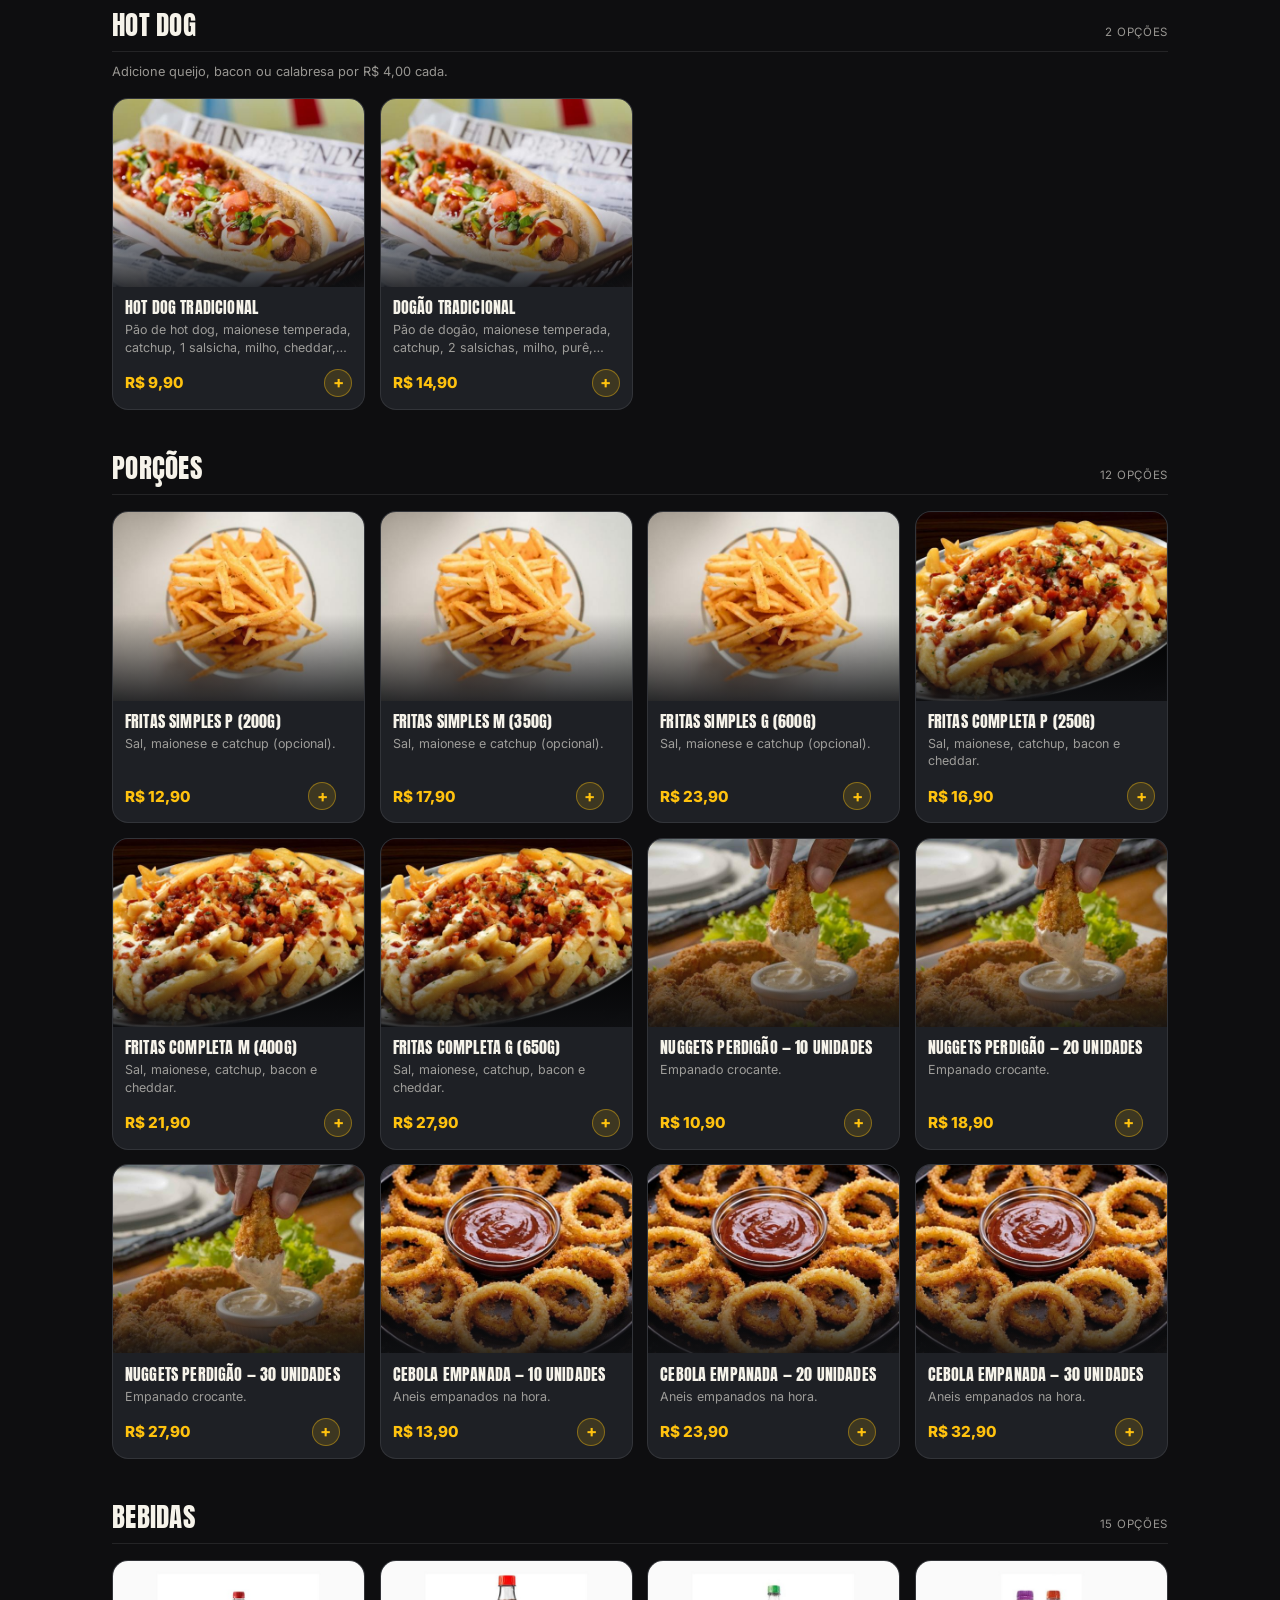
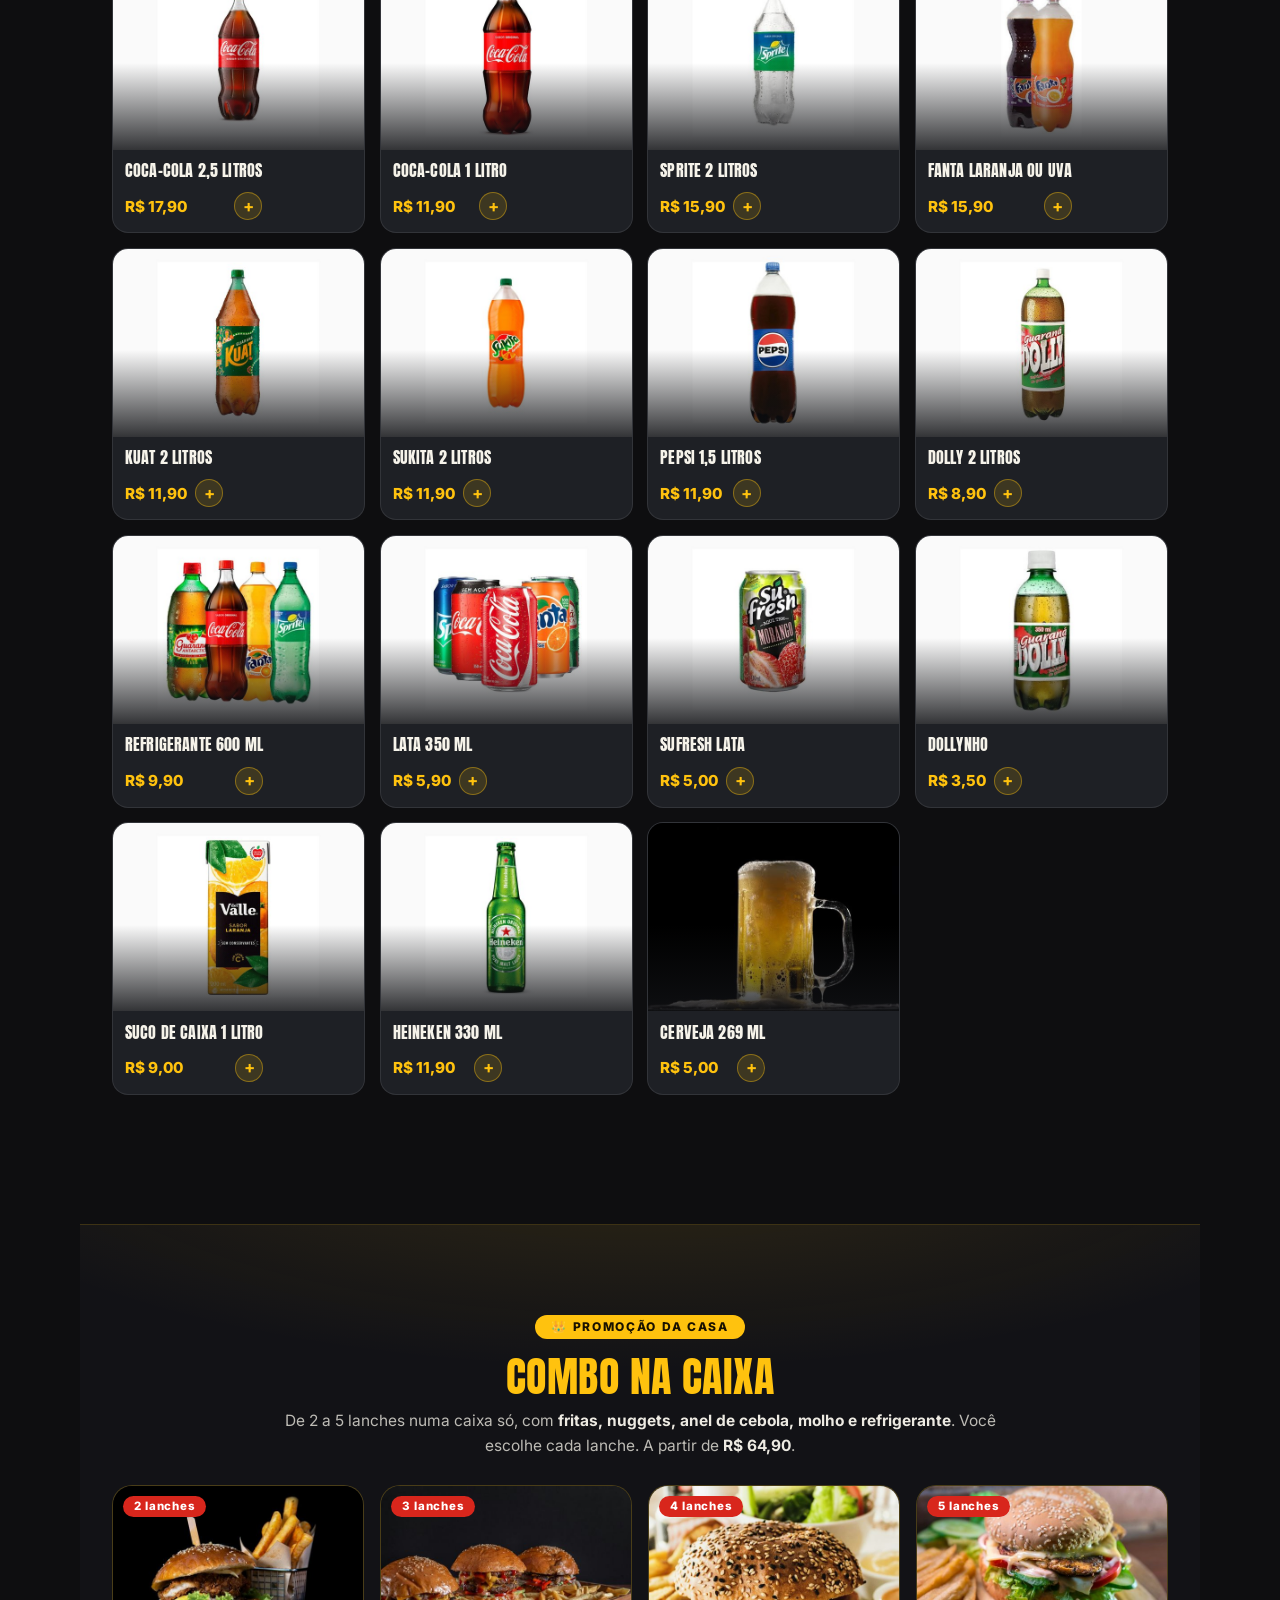
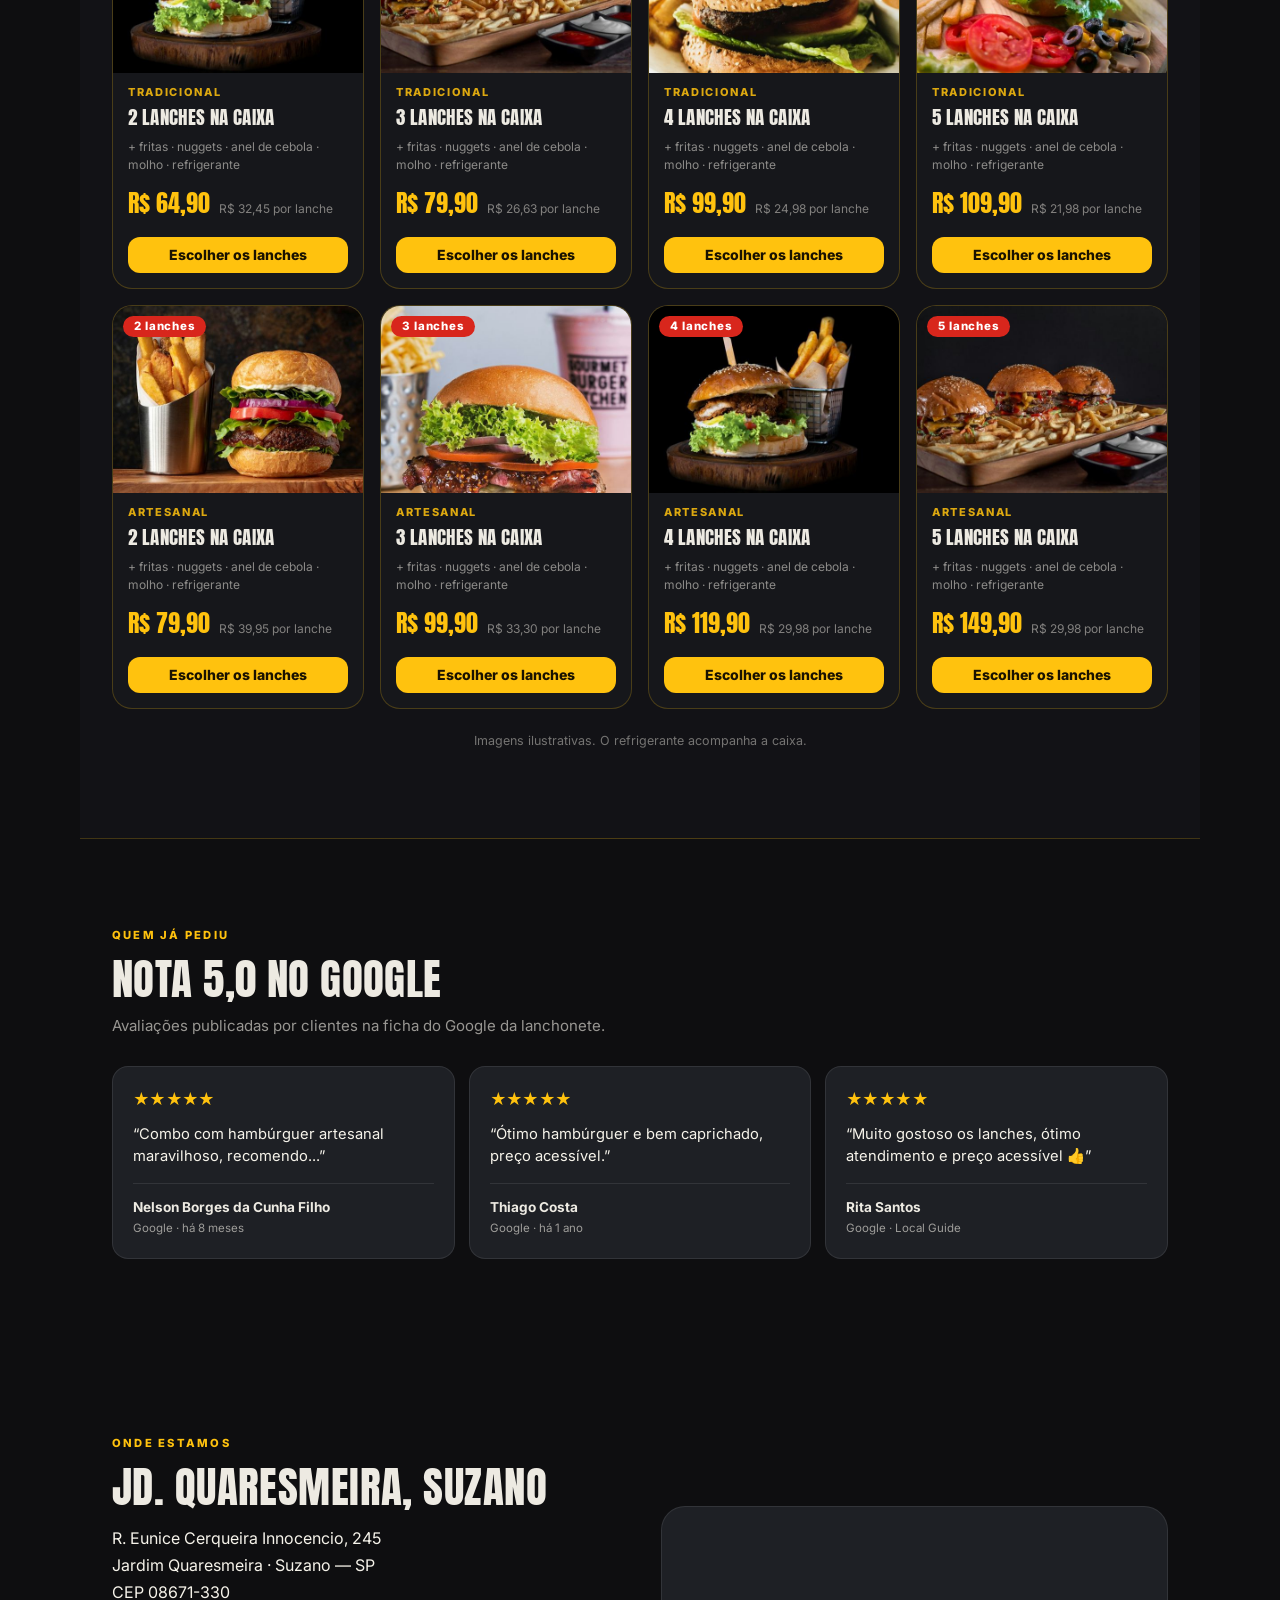
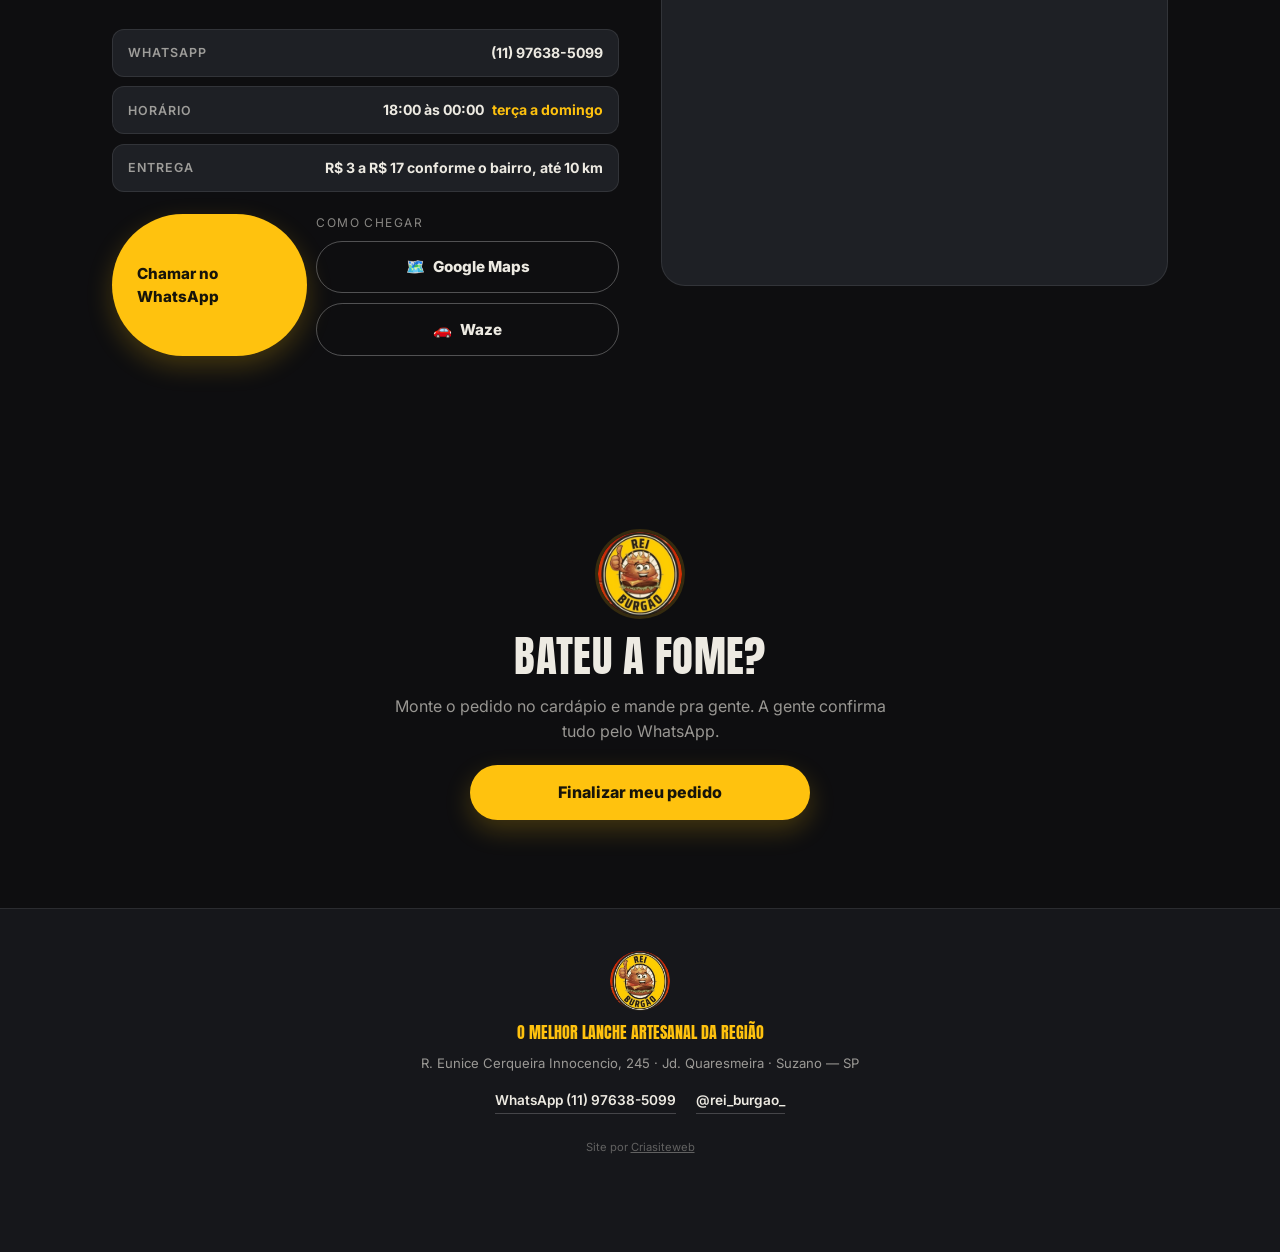
==== commit a04ada44: "Cartaz do QR Code do pacote da Criasiteweb, ficha do Google, robots e sitemap QR com correcao de err" ====
--- a/index.html
+++ b/index.html
@@ -12,7 +12,9 @@
 <meta property="og:type" content="website" />
 <meta property="og:title" content="Rei Burgão | O melhor lanche artesanal da região" />
 <meta property="og:description" content="Cardápio digital, combos na caixa e delivery em Suzano. Monte seu pedido e envie pelo WhatsApp." />
-<meta property="og:image" content="assets/img/compartilhar.jpg" />
+<meta property="og:url" content="https://reiburgao.com.br/" />
+<meta property="og:image" content="https://reiburgao.com.br/assets/img/compartilhar.jpg" />
+<link rel="canonical" href="https://reiburgao.com.br/" />
 <link rel="preconnect" href="https://fonts.googleapis.com" />
 <link rel="preconnect" href="https://fonts.gstatic.com" crossorigin />
 <link href="https://fonts.googleapis.com/css2?family=Anton&family=Inter:wght@400;500;600;700;800&display=swap" rel="stylesheet" />
@@ -21,6 +23,41 @@
   document.write('<link rel="stylesheet" href="assets/css/estilo.css?t=' + t + '">'); })();
 </script>
 <noscript><link rel="stylesheet" href="assets/css/estilo.css" /></noscript>
+<!-- Ficha do negócio para o Google (dados travados no projeto, 22/09/2026) -->
+<script type="application/ld+json">
+{
+  "@context": "https://schema.org",
+  "@type": "Restaurant",
+  "name": "Lanchonete Rei Burgão",
+  "alternateName": "Rei Burgão",
+  "description": "Hambúrguer artesanal, lanches tradicionais, hot dog, combos na caixa e porções, com delivery em Suzano.",
+  "url": "https://reiburgao.com.br/",
+  "telephone": "+5511976385099",
+  "image": "https://reiburgao.com.br/assets/img/compartilhar.jpg",
+  "logo": "https://reiburgao.com.br/assets/img/logo.png",
+  "servesCuisine": ["Hambúrguer artesanal", "Lanches", "Hot dog", "Porções"],
+  "priceRange": "$$",
+  "acceptsReservations": "False",
+  "address": {
+    "@type": "PostalAddress",
+    "streetAddress": "R. Eunice Cerqueira Innocencio, 245",
+    "addressLocality": "Suzano",
+    "addressRegion": "SP",
+    "postalCode": "08671-330",
+    "addressCountry": "BR"
+  },
+  "sameAs": ["https://www.instagram.com/rei_burgao_"],
+  "openingHoursSpecification": [
+    {
+      "@type": "OpeningHoursSpecification",
+      "dayOfWeek": ["Tuesday","Wednesday","Thursday","Friday","Saturday","Sunday"],
+      "opens": "18:00",
+      "closes": "00:00"
+    }
+  ],
+  "hasMenu": "https://reiburgao.com.br/"
+}
+</script>
 </head>
 <body>
 <div class="barra-progresso" aria-hidden="true"><i></i></div>
@@ -138,7 +175,7 @@
       <ul class="dados">
         <li><b>WhatsApp</b><span>(11) 97638-5099</span></li>
         <li><b>Horário</b><span>18:00 às 00:00 <em>terça a domingo</em></span></li>
-        <li><b>Entrega</b><span data-pendente>taxa e bairros a confirmar</span></li>
+        <li><b>Entrega</b><span>R$ 3 a R$ 17 conforme o bairro, até 10 km</span></li>
       </ul>
       <div class="onde-botoes">
         <a class="botao primario" href="https://wa.me/5511976385099?text=Ol%C3%A1%21%20Vim%20pelo%20site%20do%20Rei%20Burg%C3%A3o%20e%20quero%20fazer%20um%20pedido." target="_blank" rel="noopener">Chamar no WhatsApp</a>
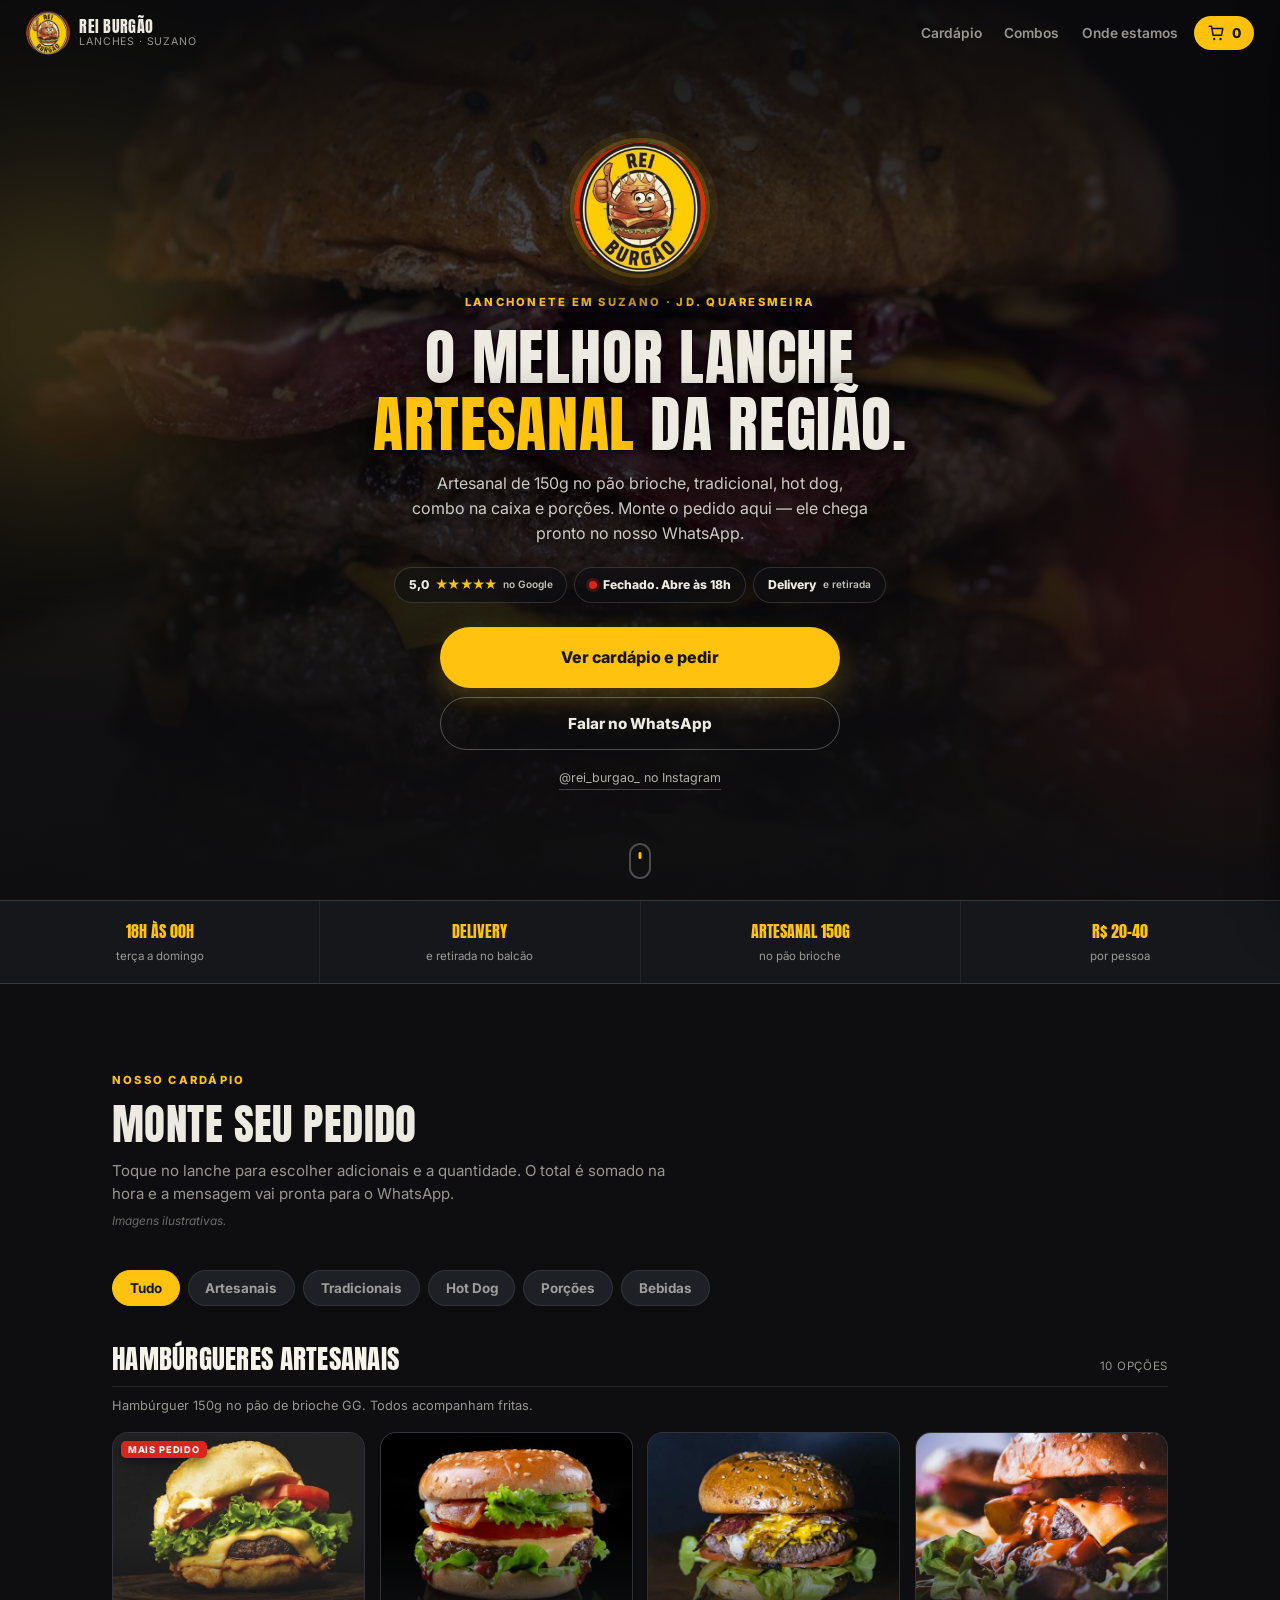
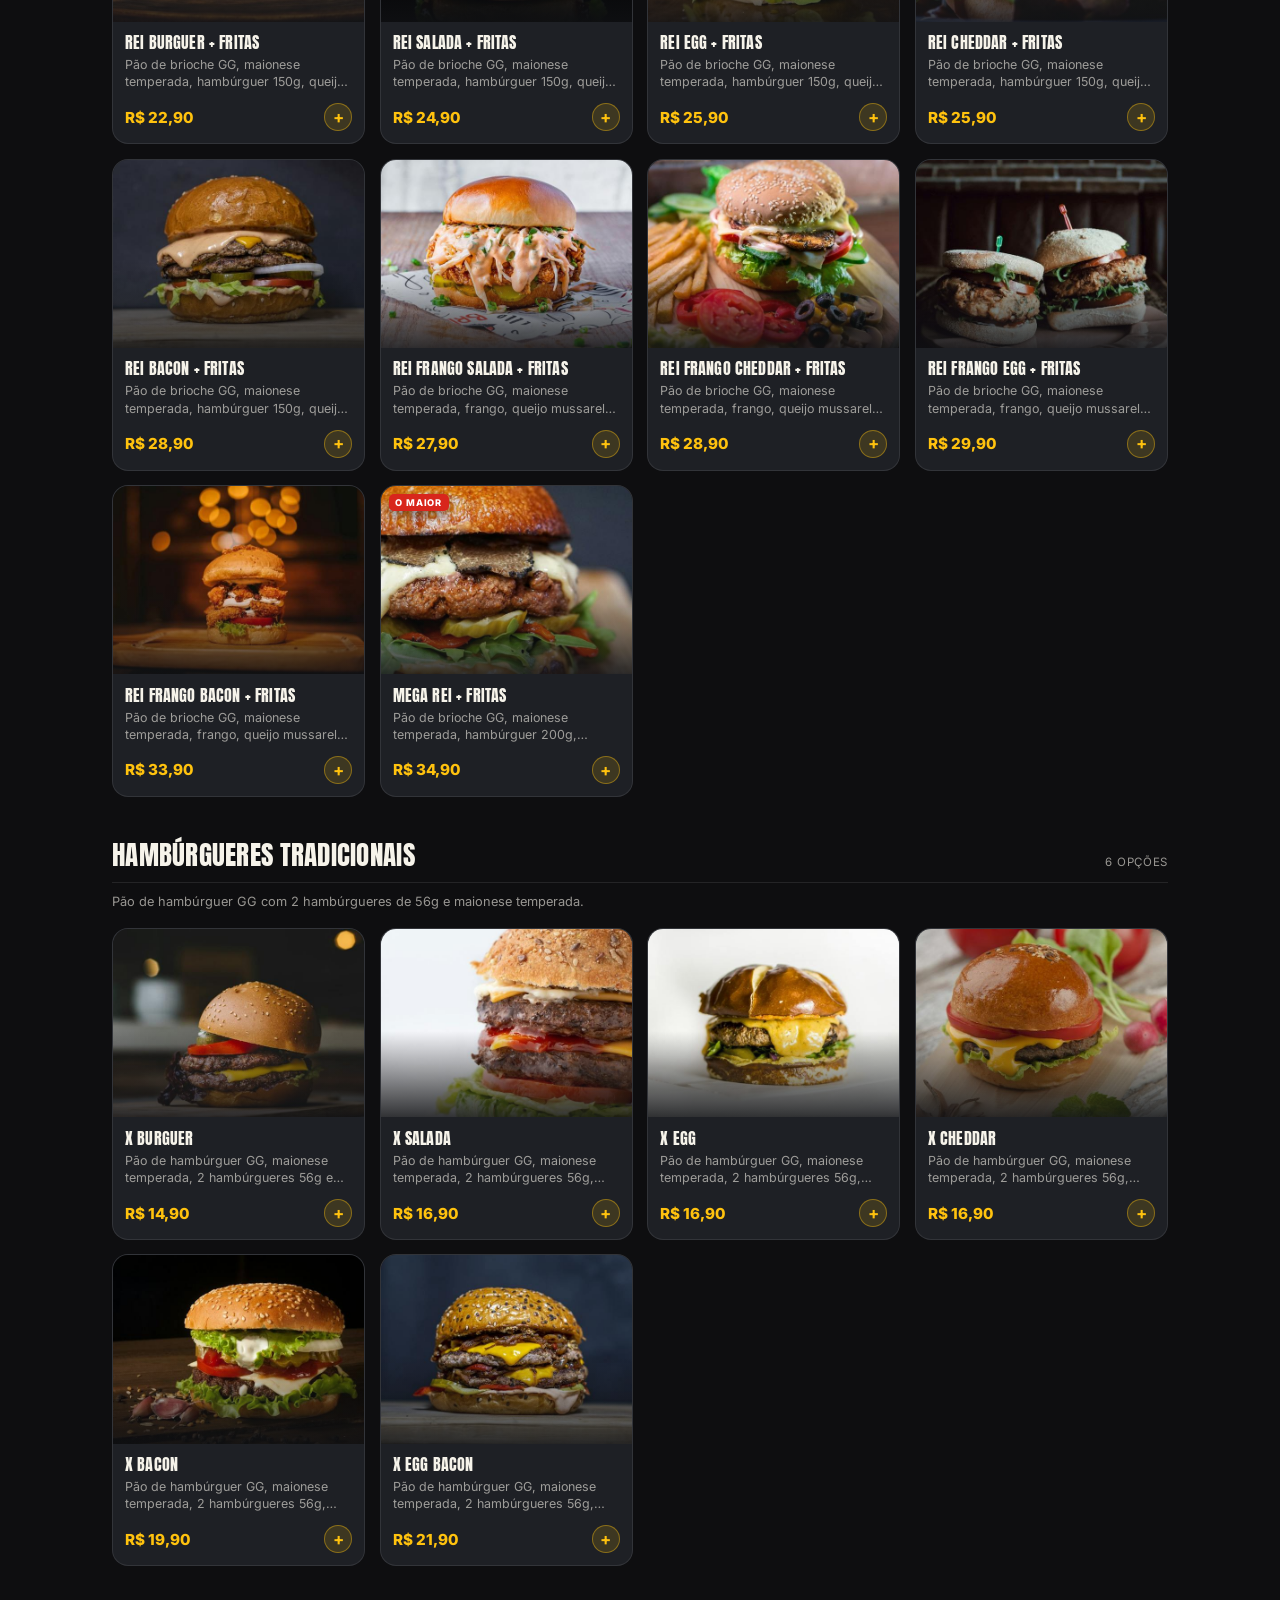
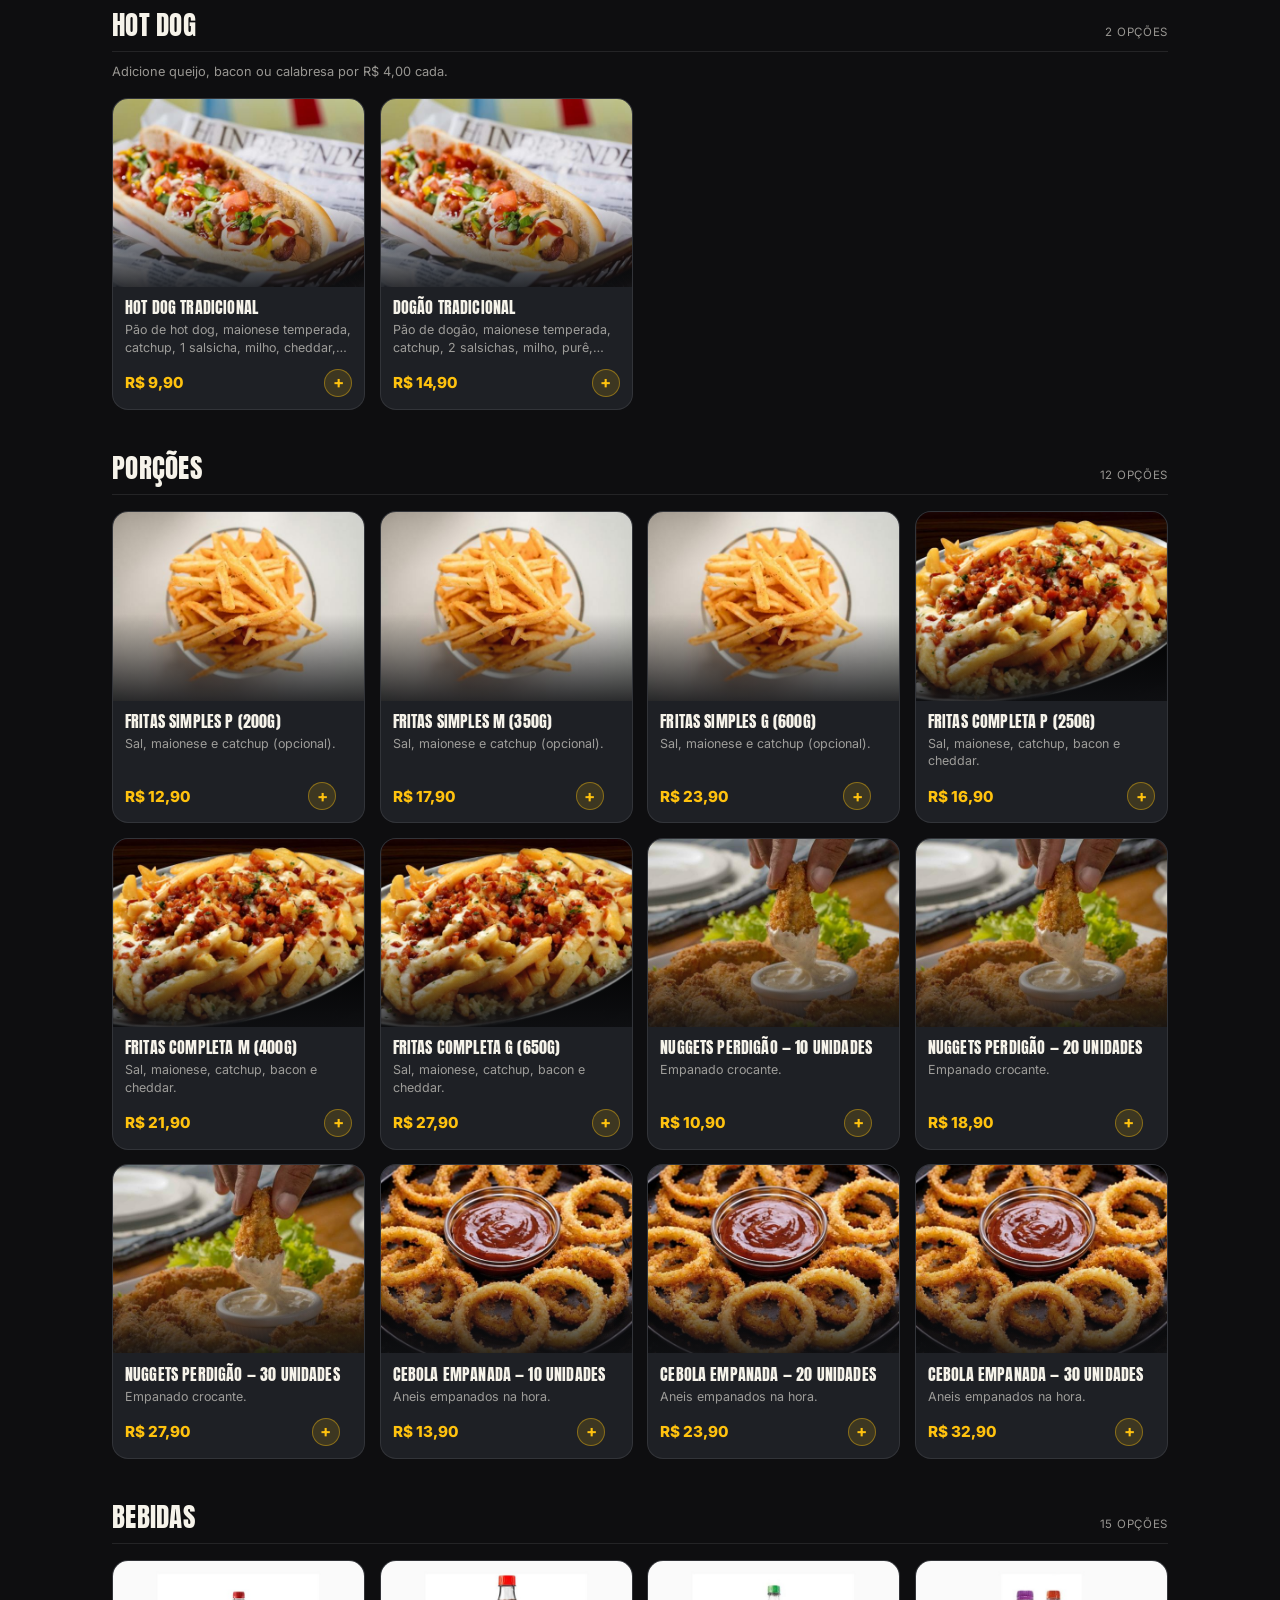
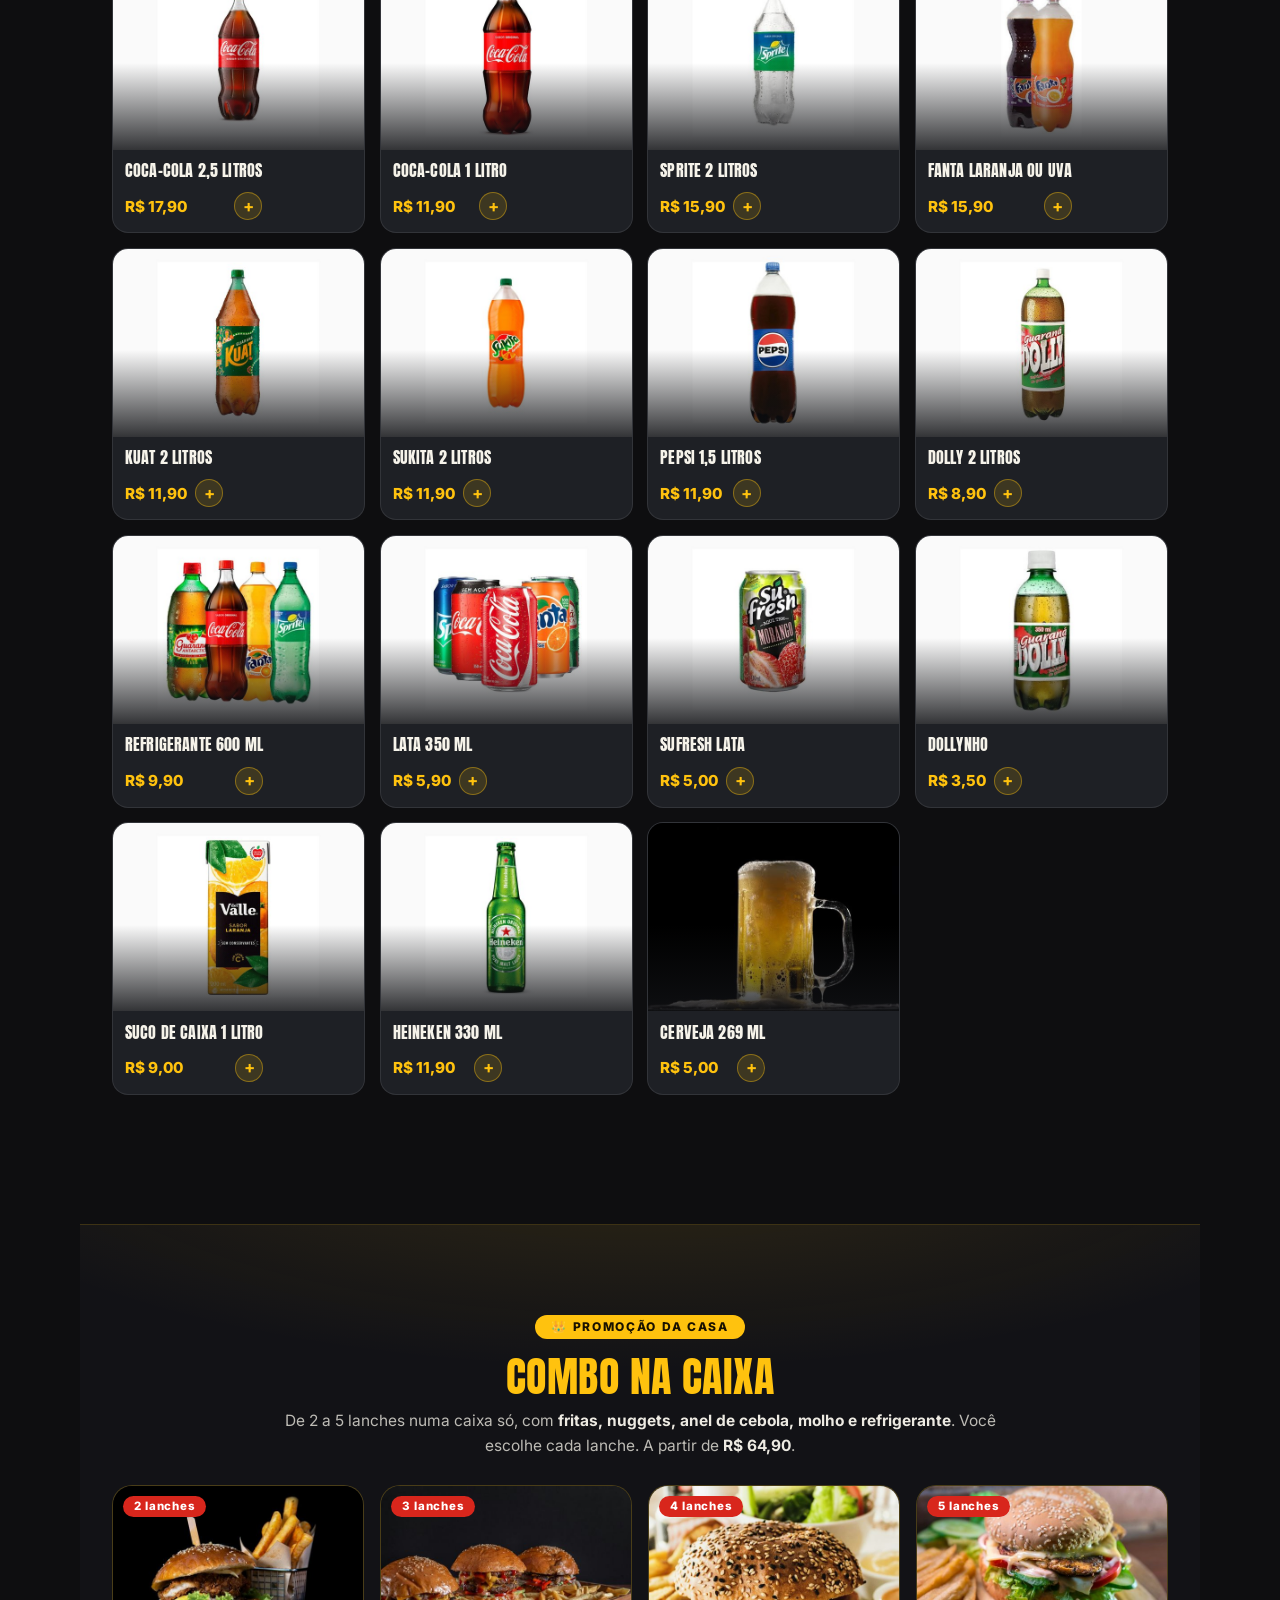
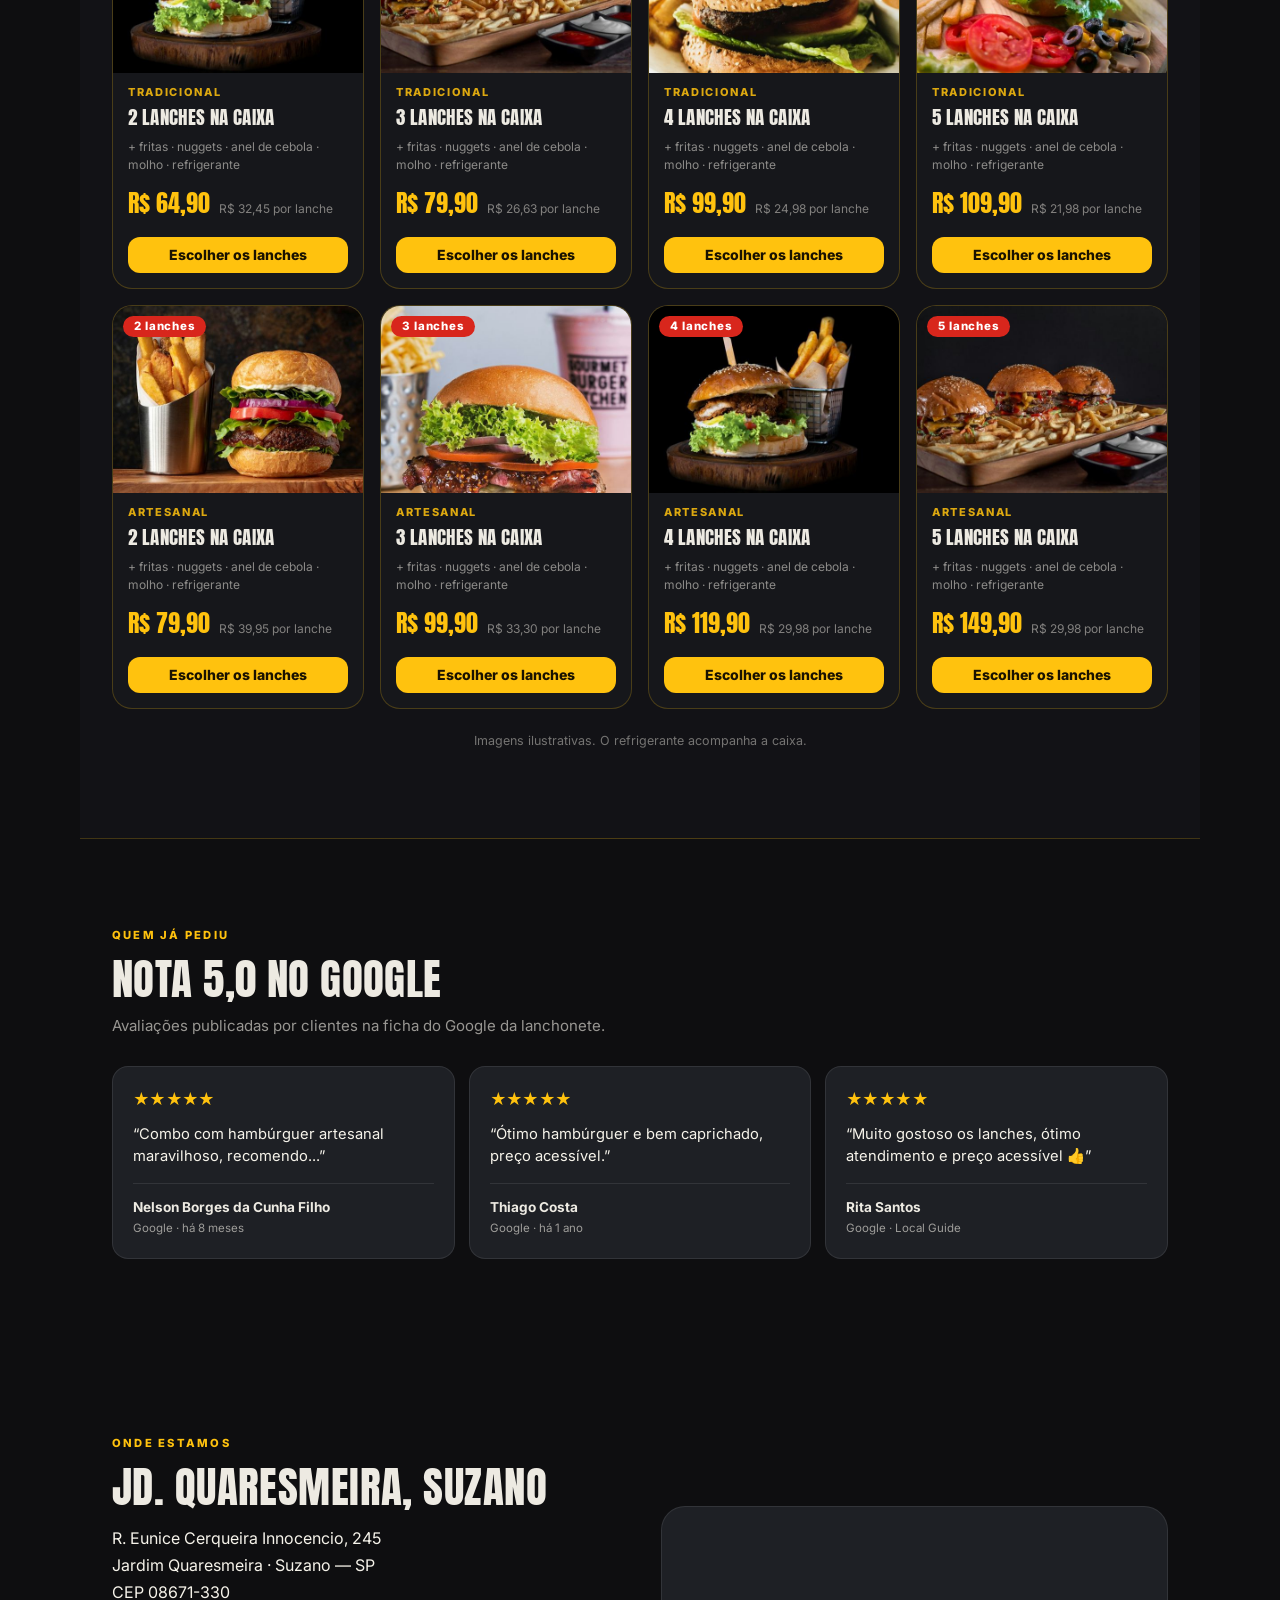
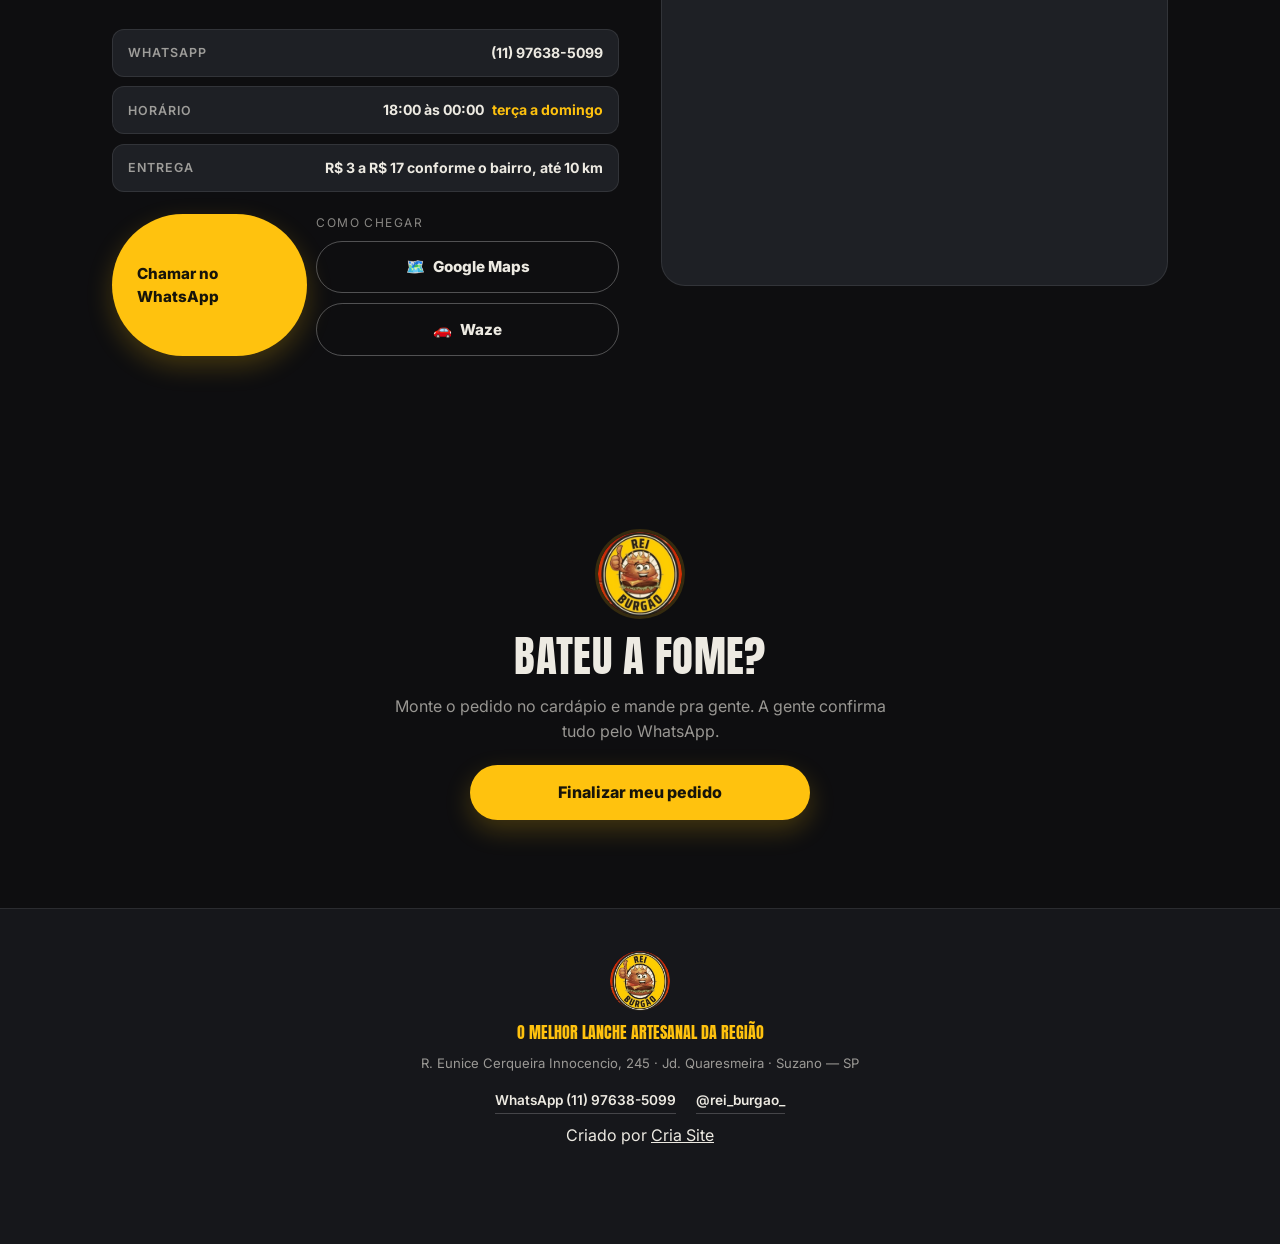
==== commit da4d9d7f: "Rodape do site: credito passa a levar para o site da Cria Site, nao mais para a pagina antiga" ====
--- a/index.html
+++ b/index.html
@@ -214,7 +214,10 @@
     <a href="https://wa.me/5511976385099" target="_blank" rel="noopener">WhatsApp (11) 97638-5099</a>
     <a href="https://www.instagram.com/rei_burgao_/" target="_blank" rel="noopener">@rei_burgao_</a>
   </div>
-  <small>Site por <a href="https://criasiteweb.github.io" target="_blank" rel="noopener">Criasiteweb</a></small>
+  <div class="credito-cria">
+    <span>Criado por</span>
+    <a href="https://criasite.site/cria-site-vitrine" target="_blank" rel="noopener">Cria Site</a>
+  </div>
 </footer>
 
 <button class="flutuante" type="button" data-abrir-carrinho hidden data-flutuante>
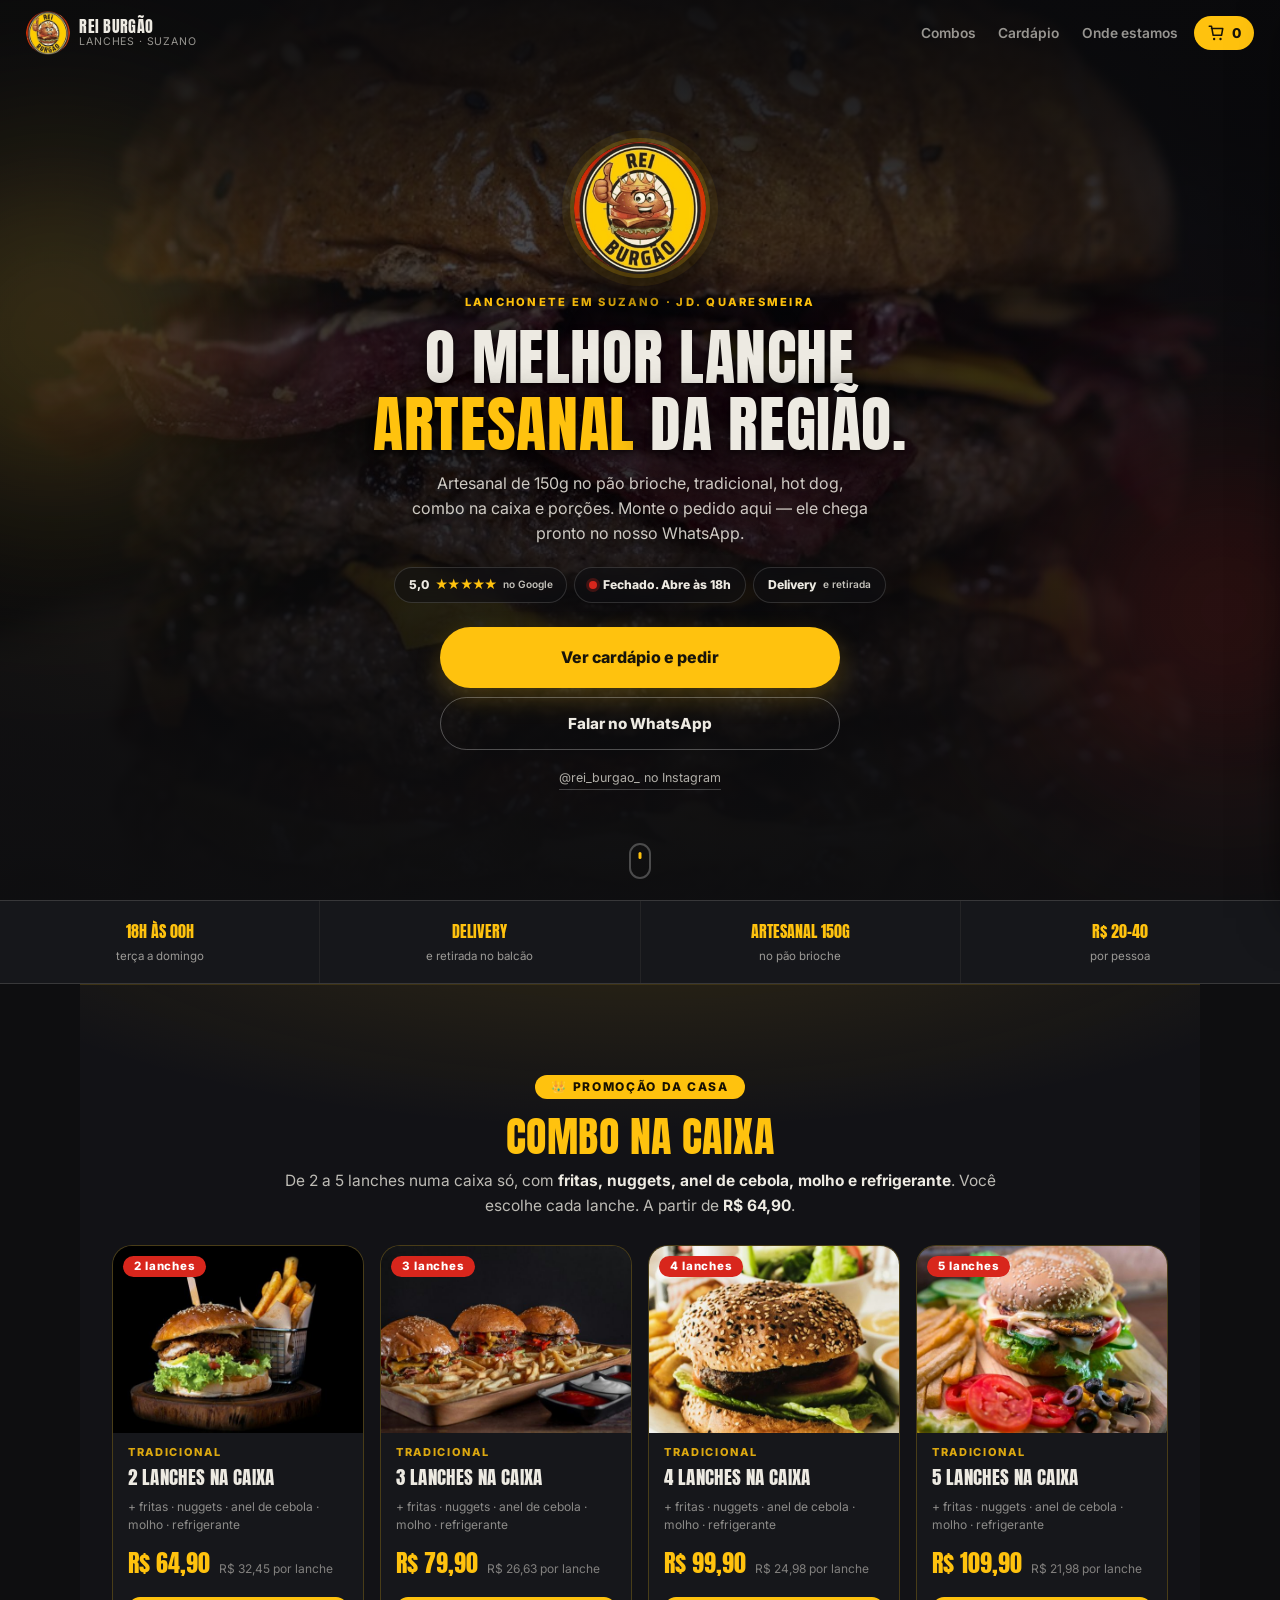
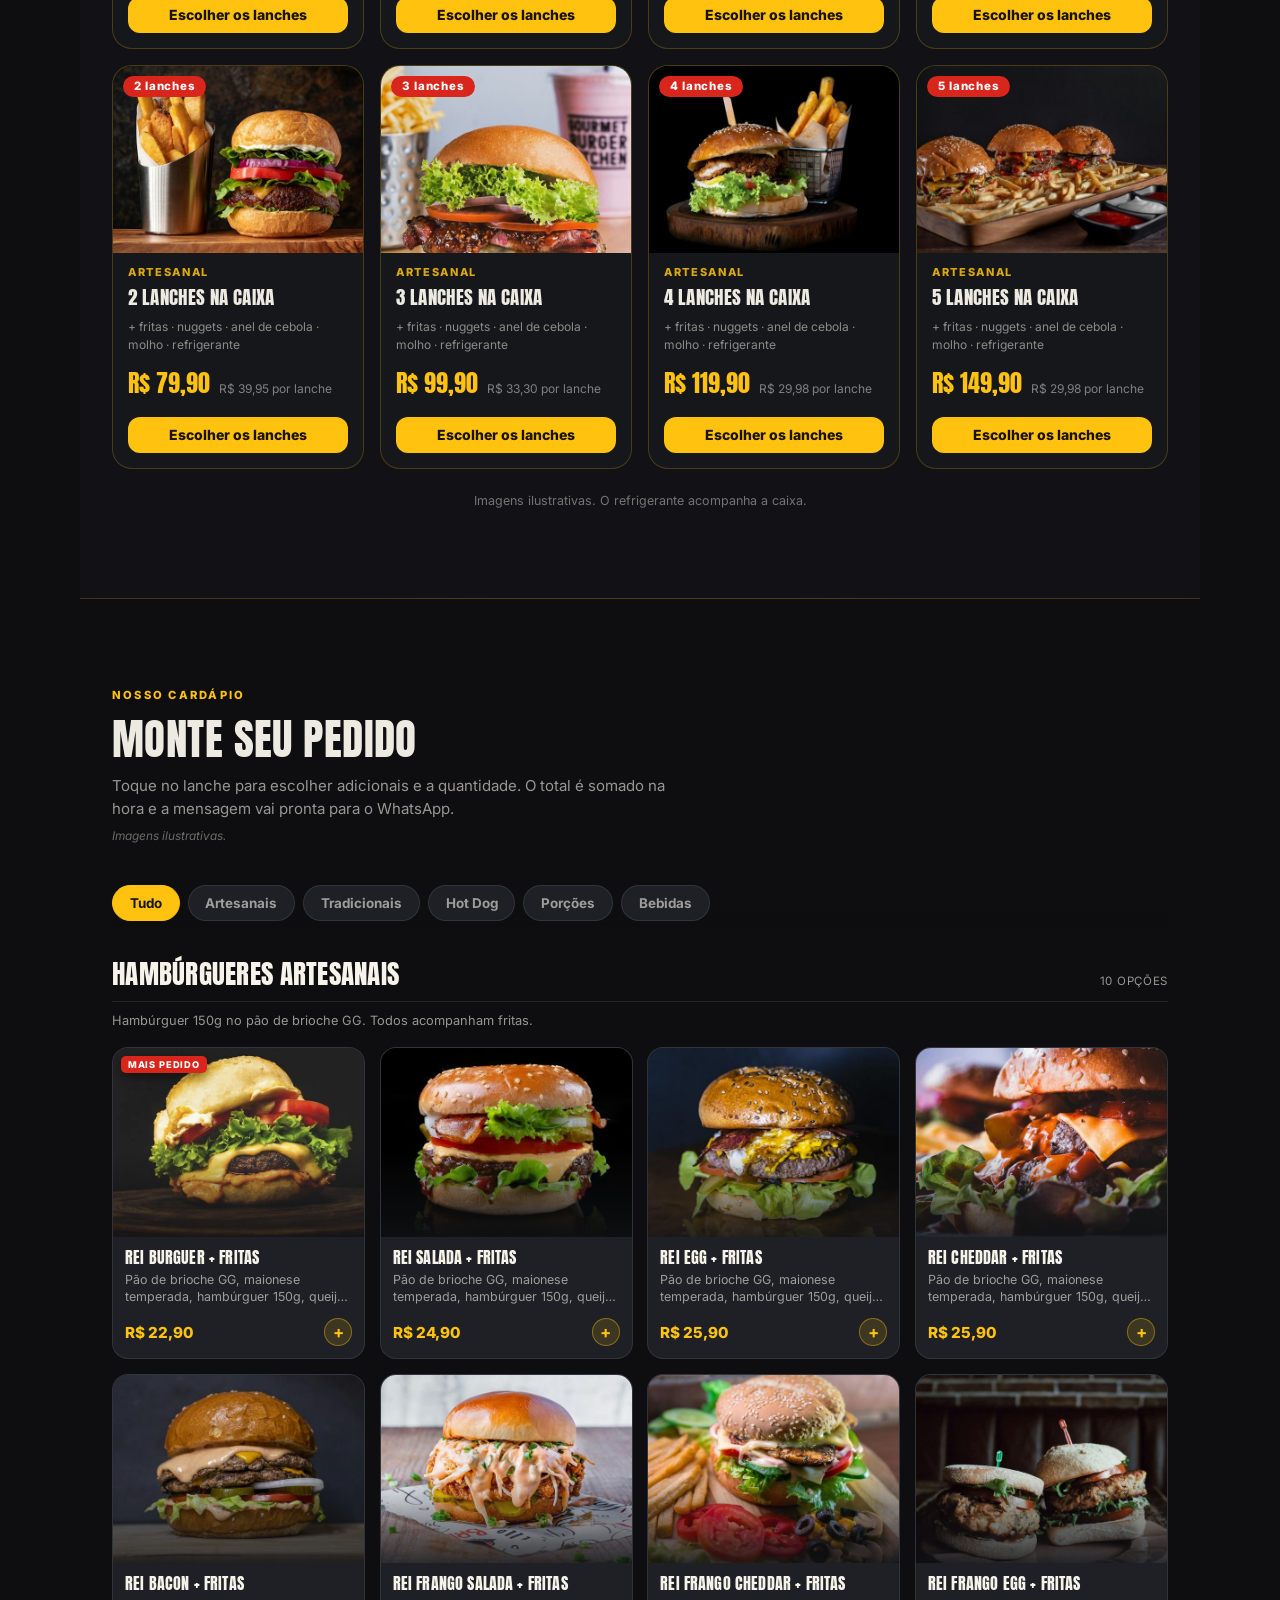
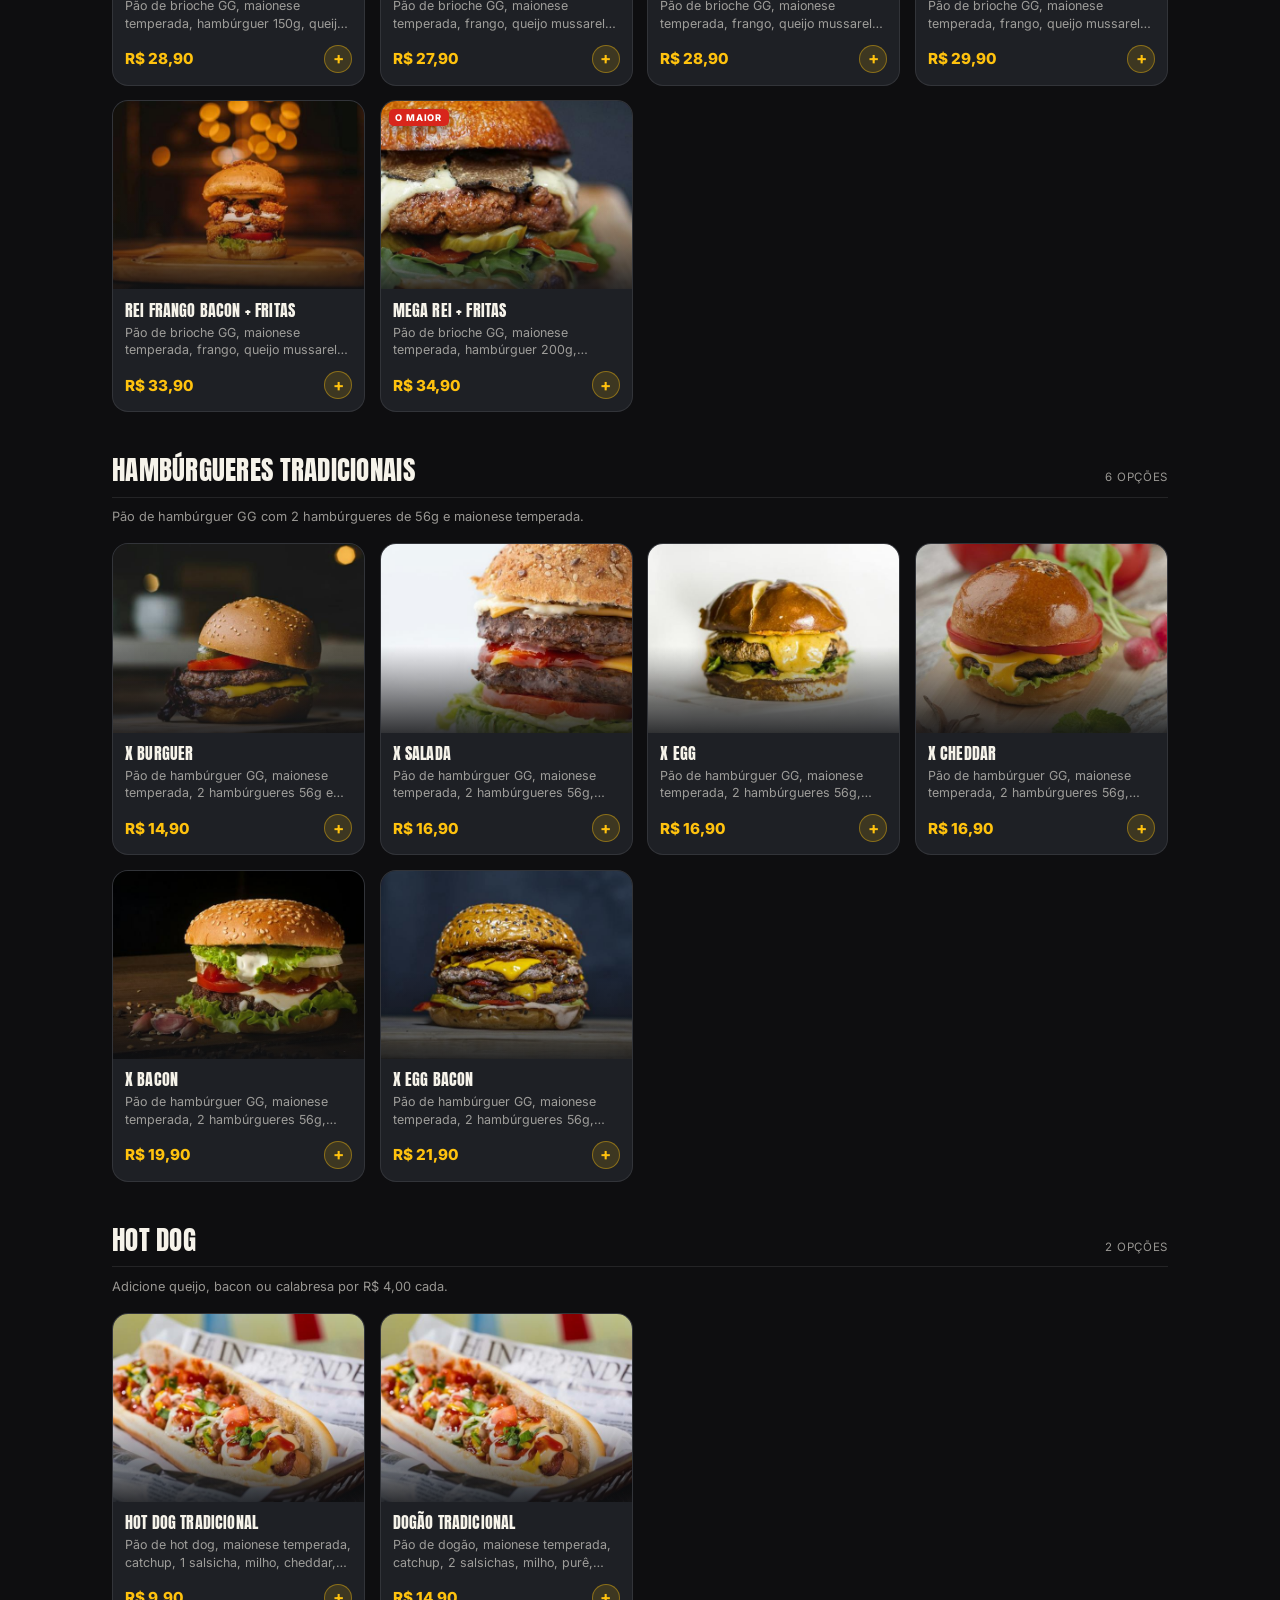
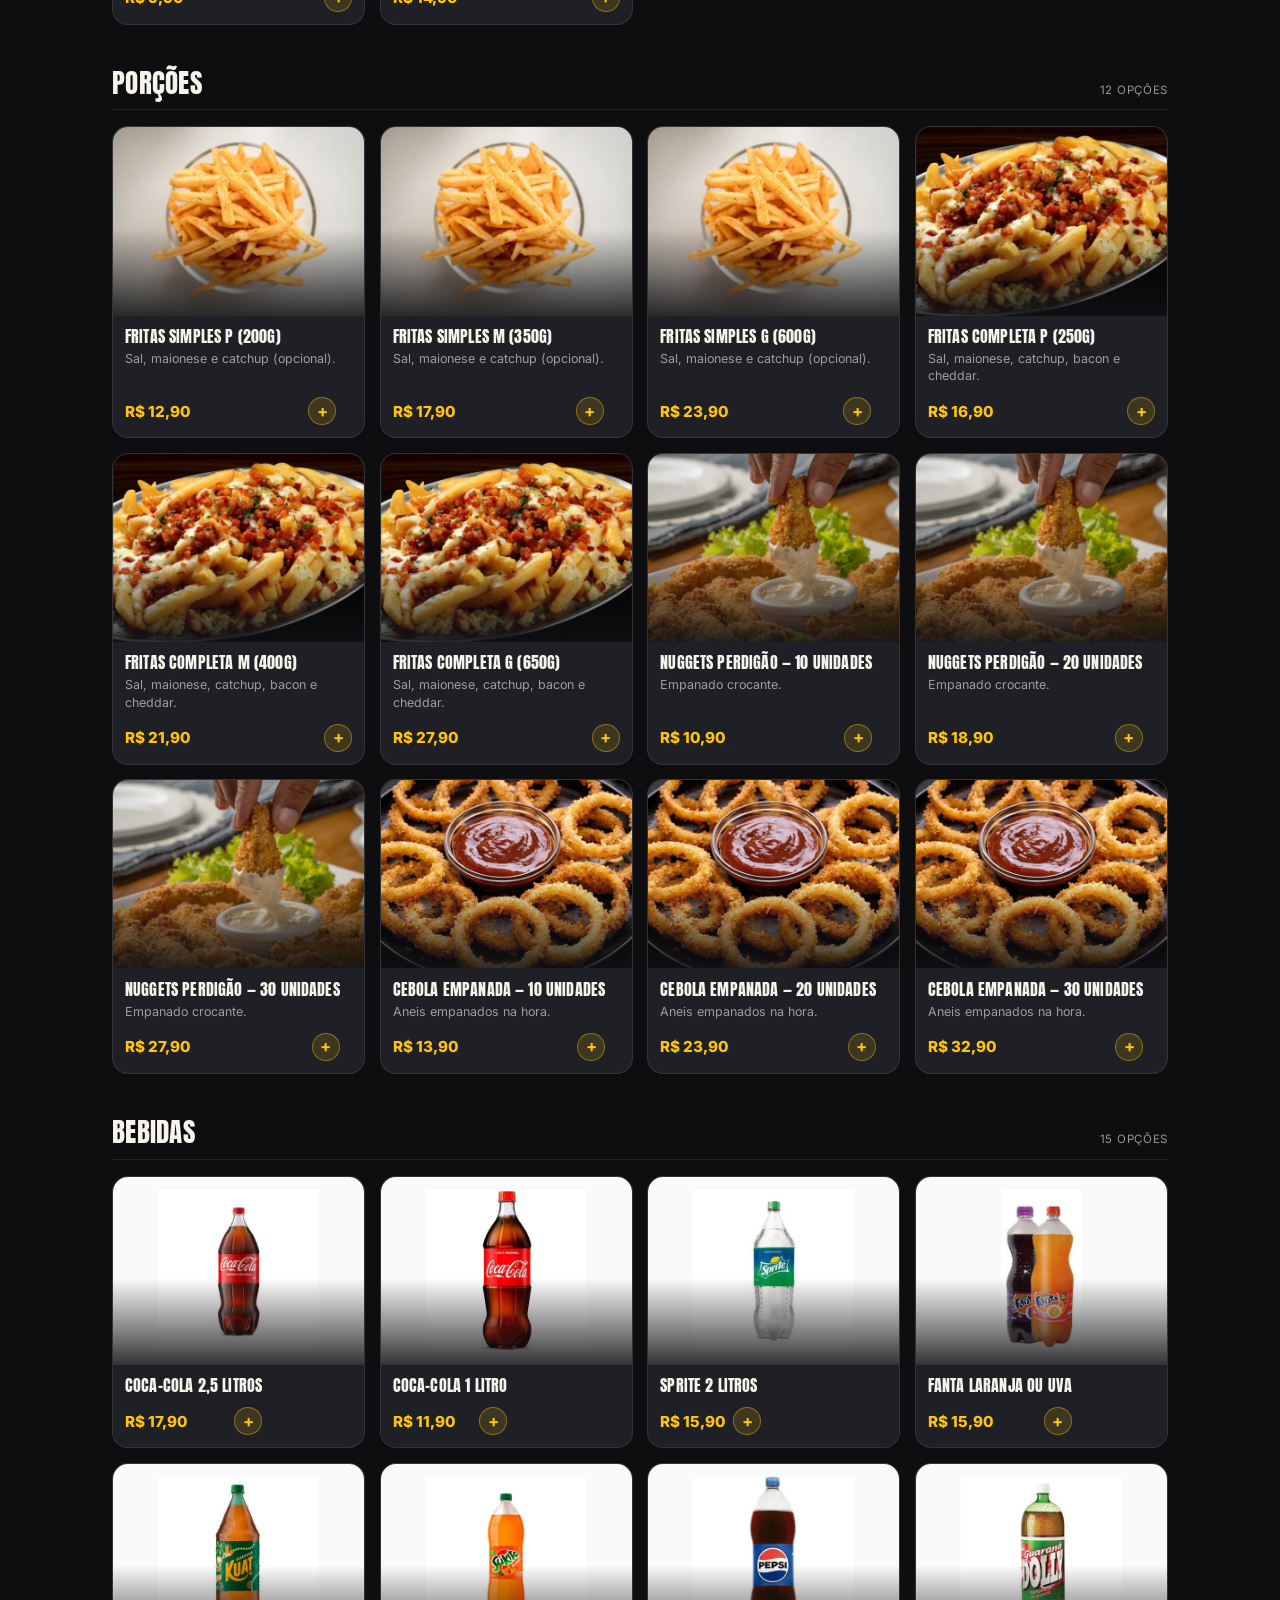
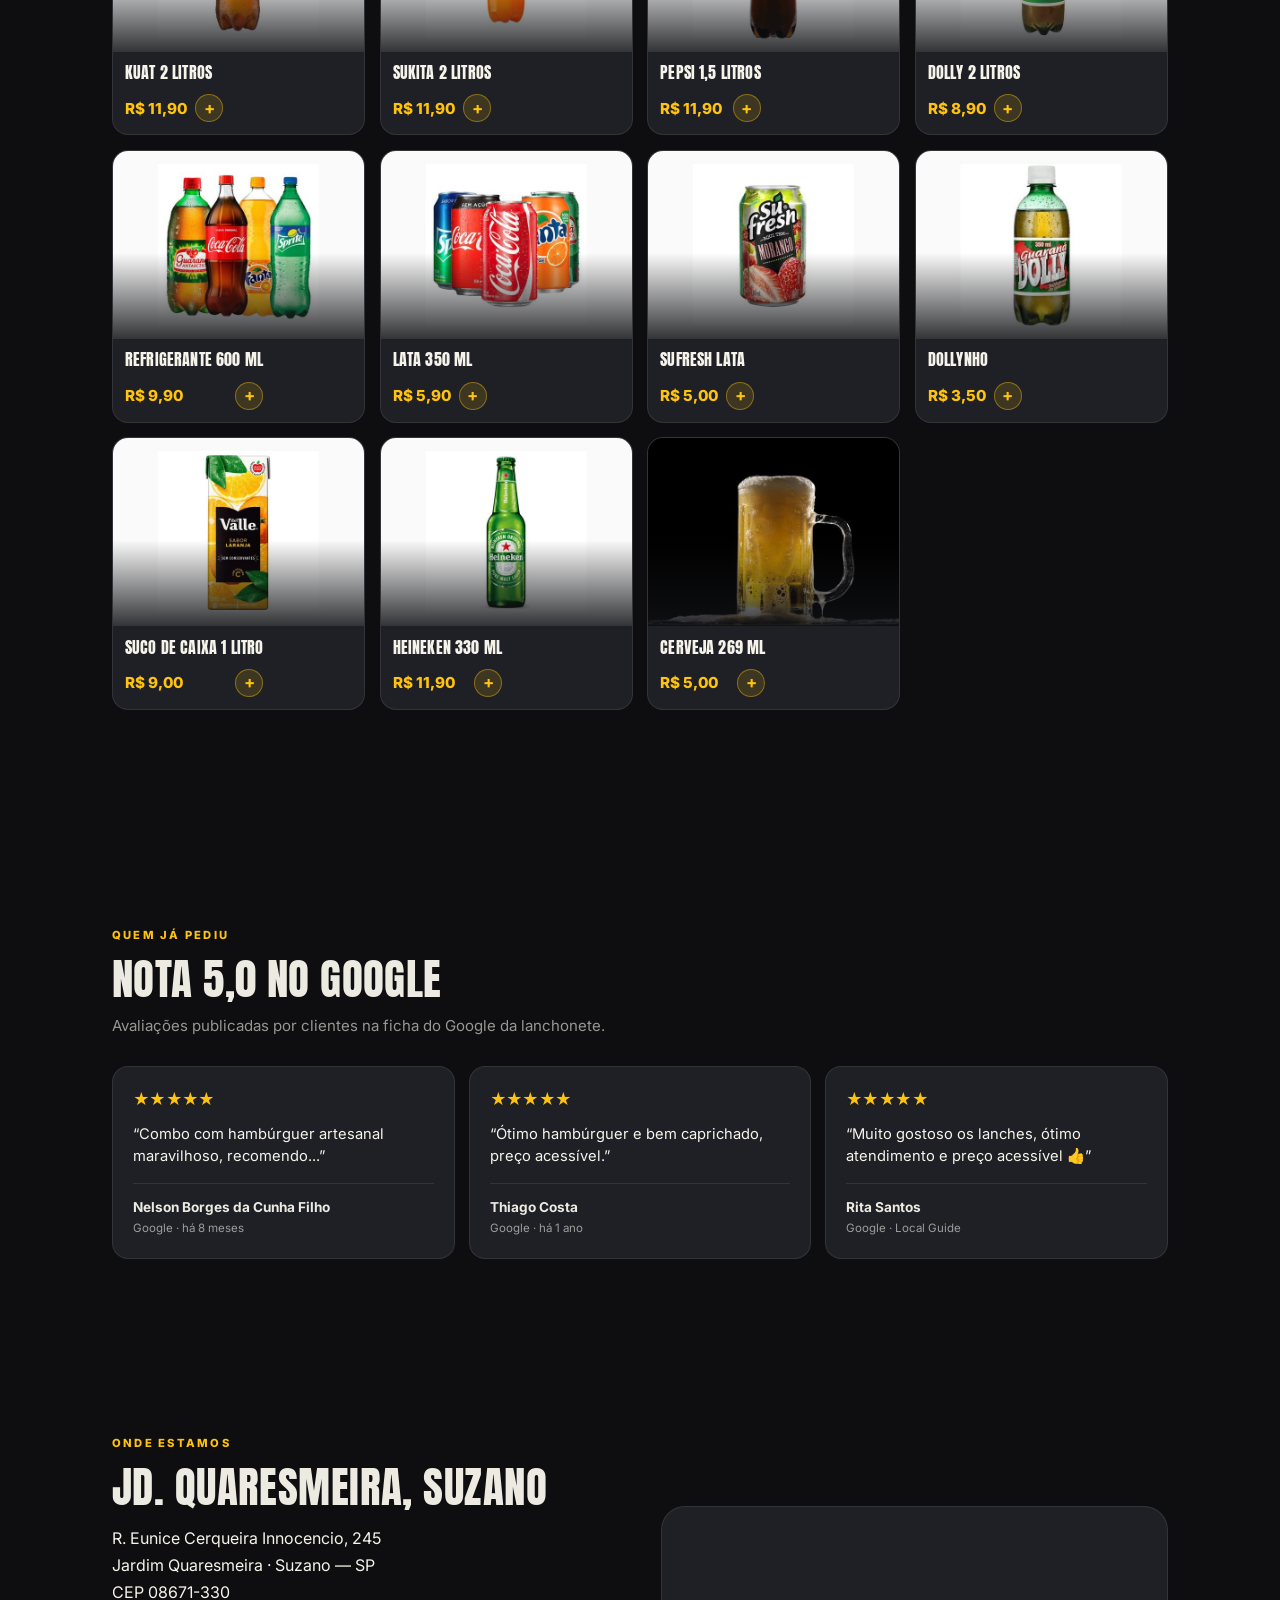
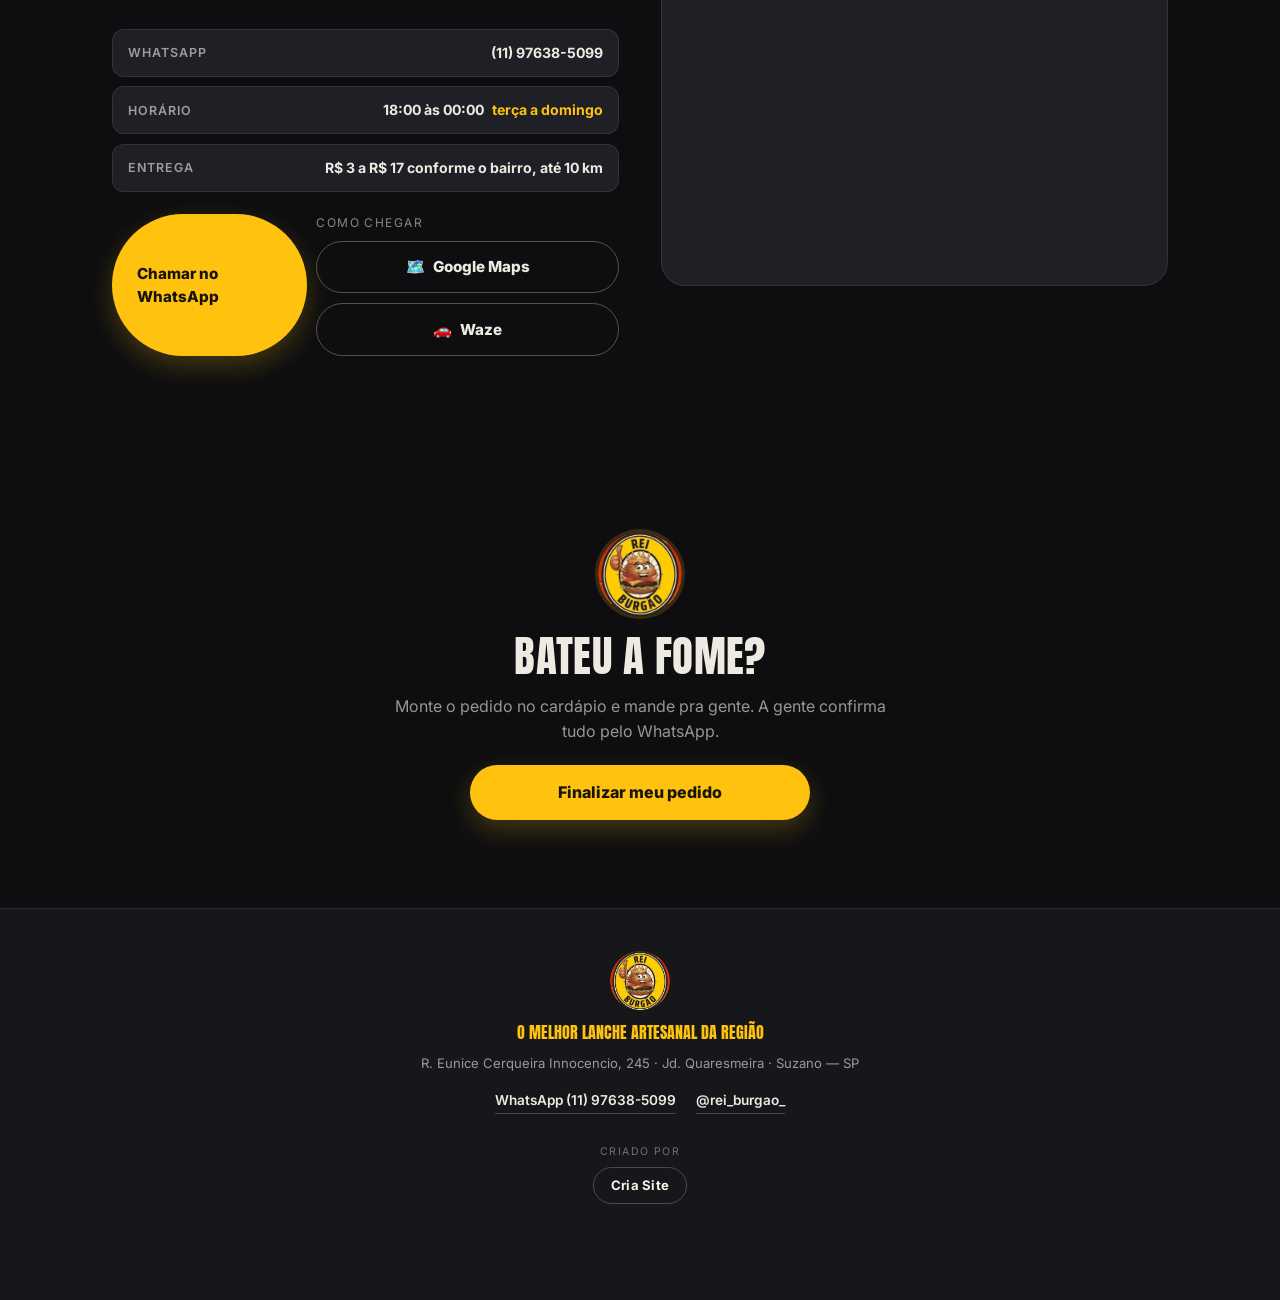
==== commit b6a7d8e9: "Painel: aviso ao cliente abre direto na conversa do WhatsApp e pedido pode ser aceito sem imprimir; " ====
--- a/index.html
+++ b/index.html
@@ -71,8 +71,8 @@
     </span>
   </a>
   <nav class="atalhos" aria-label="Seções">
+    <a href="#combos">Combos</a>
     <a href="#cardapio">Cardápio</a>
-    <a href="#combos">Combos</a>
     <a href="#onde">Onde estamos</a>
   </nav>
   <button class="btn-carrinho" type="button" data-abrir-carrinho aria-label="Abrir carrinho">
@@ -116,17 +116,6 @@
     <div><b>Delivery</b><small>e retirada no balcão</small></div>
     <div><b>Artesanal 150g</b><small>no pão brioche</small></div>
     <div><b>R$ 20–40</b><small>por pessoa</small></div>
-  </section>
-
-  <section id="cardapio" class="secao">
-    <div class="titulo-secao" data-surge>
-      <p class="chamada">Nosso cardápio</p>
-      <h2>Monte seu pedido</h2>
-      <p class="apoio">Toque no lanche para escolher adicionais e a quantidade. O total é somado na hora e a mensagem vai pronta para o WhatsApp. <span class="ilustrativa">Imagens ilustrativas.</span></p>
-    </div>
-
-    <div class="filtros" role="tablist" aria-label="Filtrar cardápio" data-filtros></div>
-    <div class="cardapio" data-cardapio></div>
   </section>
 
   <section id="combos" class="secao promo" data-surge>
@@ -140,6 +129,17 @@
     </div>
     <div class="promo-vitrine" data-vitrine-combos></div>
     <p class="promo-rodape">Imagens ilustrativas. O refrigerante acompanha a caixa.</p>
+  </section>
+
+  <section id="cardapio" class="secao">
+    <div class="titulo-secao" data-surge>
+      <p class="chamada">Nosso cardápio</p>
+      <h2>Monte seu pedido</h2>
+      <p class="apoio">Toque no lanche para escolher adicionais e a quantidade. O total é somado na hora e a mensagem vai pronta para o WhatsApp. <span class="ilustrativa">Imagens ilustrativas.</span></p>
+    </div>
+
+    <div class="filtros" role="tablist" aria-label="Filtrar cardápio" data-filtros></div>
+    <div class="cardapio" data-cardapio></div>
   </section>
 
   <section class="secao avaliacoes" aria-labelledby="t-aval">
--- a/assets/css/estilo.css
+++ b/assets/css/estilo.css
@@ -540,3 +540,15 @@
   background:var(--giz);color:var(--texto-suave);border:1px solid var(--linha);
   cursor:not-allowed;font-size:.92rem;line-height:1.35;
 }
+
+/* crédito da Cria Site no rodapé — botão que leva ao site da agência */
+.credito-cria{margin-top:1.3rem;display:flex;flex-direction:column;align-items:center;gap:.45rem}
+.credito-cria span{font-size:.66rem;letter-spacing:.14em;text-transform:uppercase;color:rgba(237,234,226,.42)}
+.credito-cria a{
+  display:inline-flex;align-items:center;gap:.4rem;
+  font-size:.82rem;font-weight:700;letter-spacing:.02em;
+  color:var(--creme);text-decoration:none;
+  border:1px solid rgba(255,255,255,.22);border-radius:999px;
+  padding:.45rem 1.05rem;transition:background .18s,color .18s,border-color .18s;
+}
+.credito-cria a:hover,.credito-cria a:focus-visible{background:var(--amarelo);color:#141414;border-color:var(--amarelo)}
--- a/assets/css/estilo.css
+++ b/assets/css/estilo.css
@@ -540,3 +540,15 @@
   background:var(--giz);color:var(--texto-suave);border:1px solid var(--linha);
   cursor:not-allowed;font-size:.92rem;line-height:1.35;
 }
+
+/* crédito da Cria Site no rodapé — botão que leva ao site da agência */
+.credito-cria{margin-top:1.3rem;display:flex;flex-direction:column;align-items:center;gap:.45rem}
+.credito-cria span{font-size:.66rem;letter-spacing:.14em;text-transform:uppercase;color:rgba(237,234,226,.42)}
+.credito-cria a{
+  display:inline-flex;align-items:center;gap:.4rem;
+  font-size:.82rem;font-weight:700;letter-spacing:.02em;
+  color:var(--creme);text-decoration:none;
+  border:1px solid rgba(255,255,255,.22);border-radius:999px;
+  padding:.45rem 1.05rem;transition:background .18s,color .18s,border-color .18s;
+}
+.credito-cria a:hover,.credito-cria a:focus-visible{background:var(--amarelo);color:#141414;border-color:var(--amarelo)}
